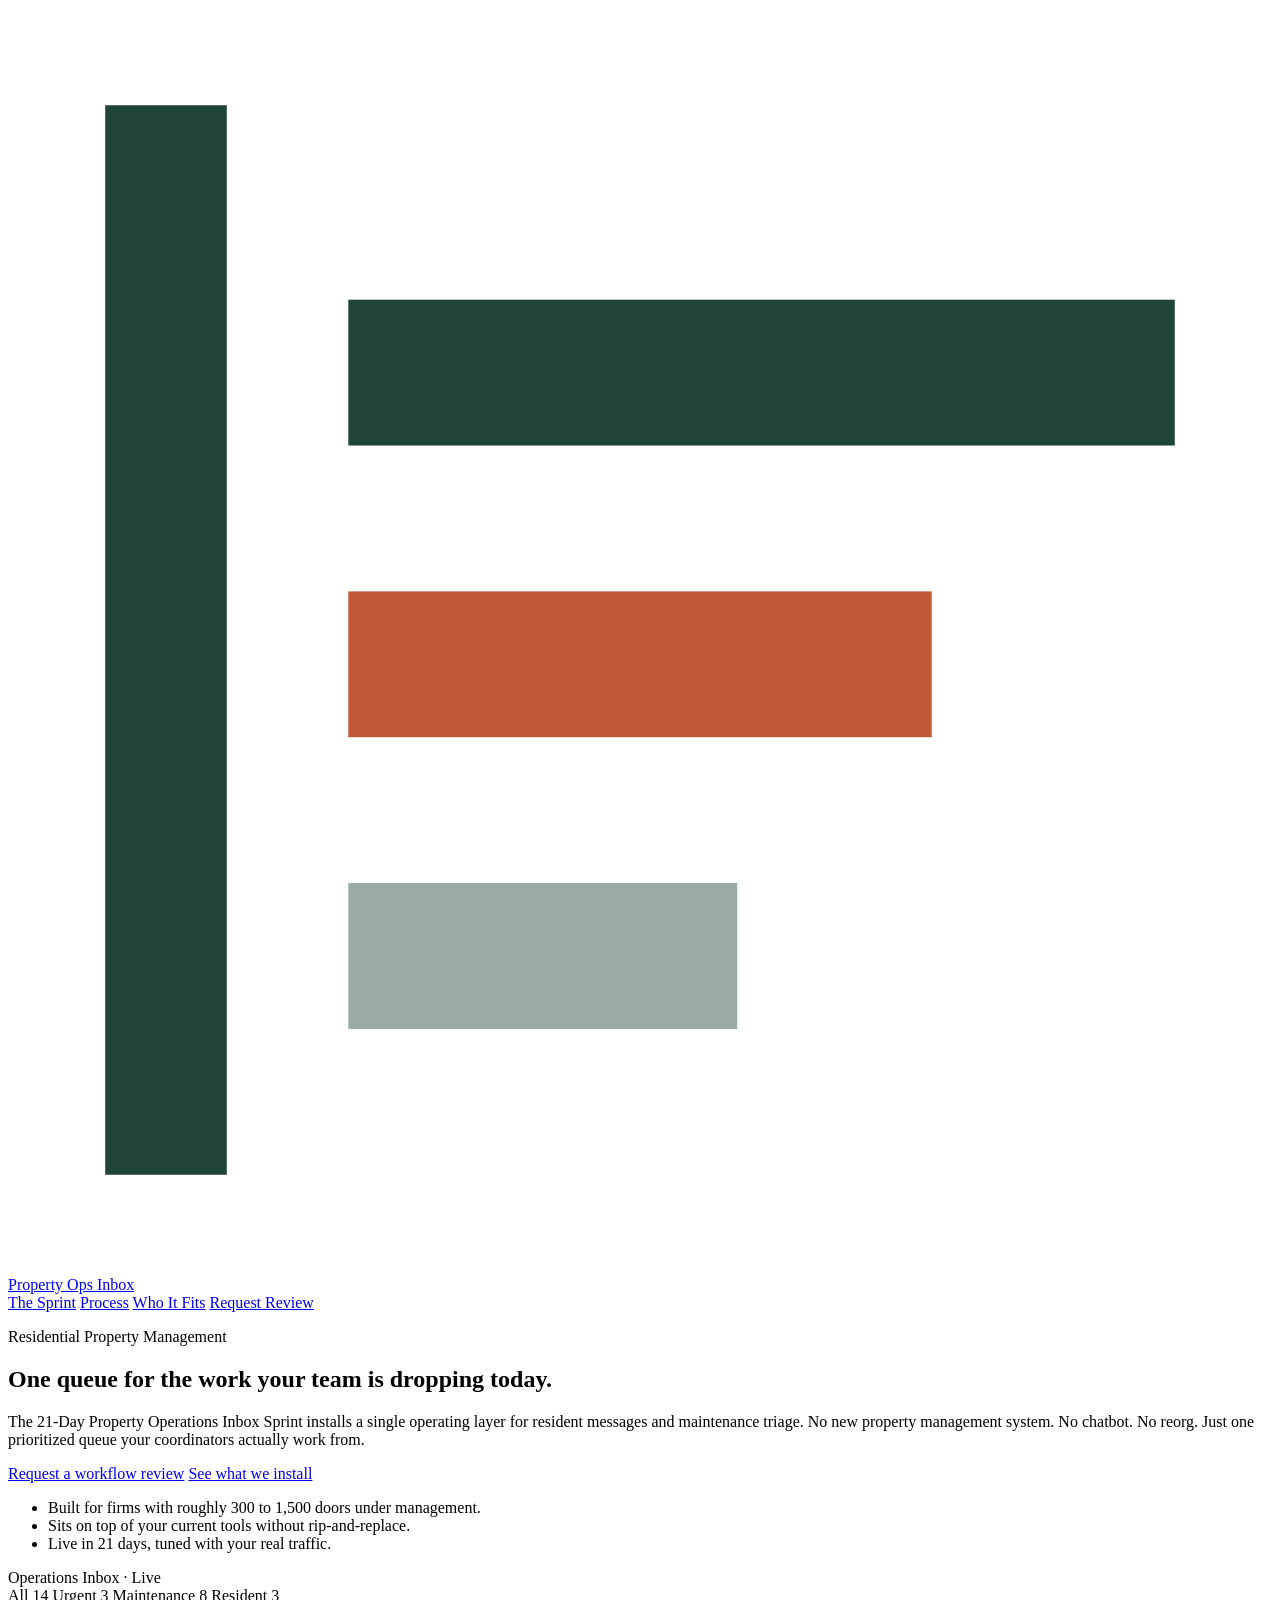
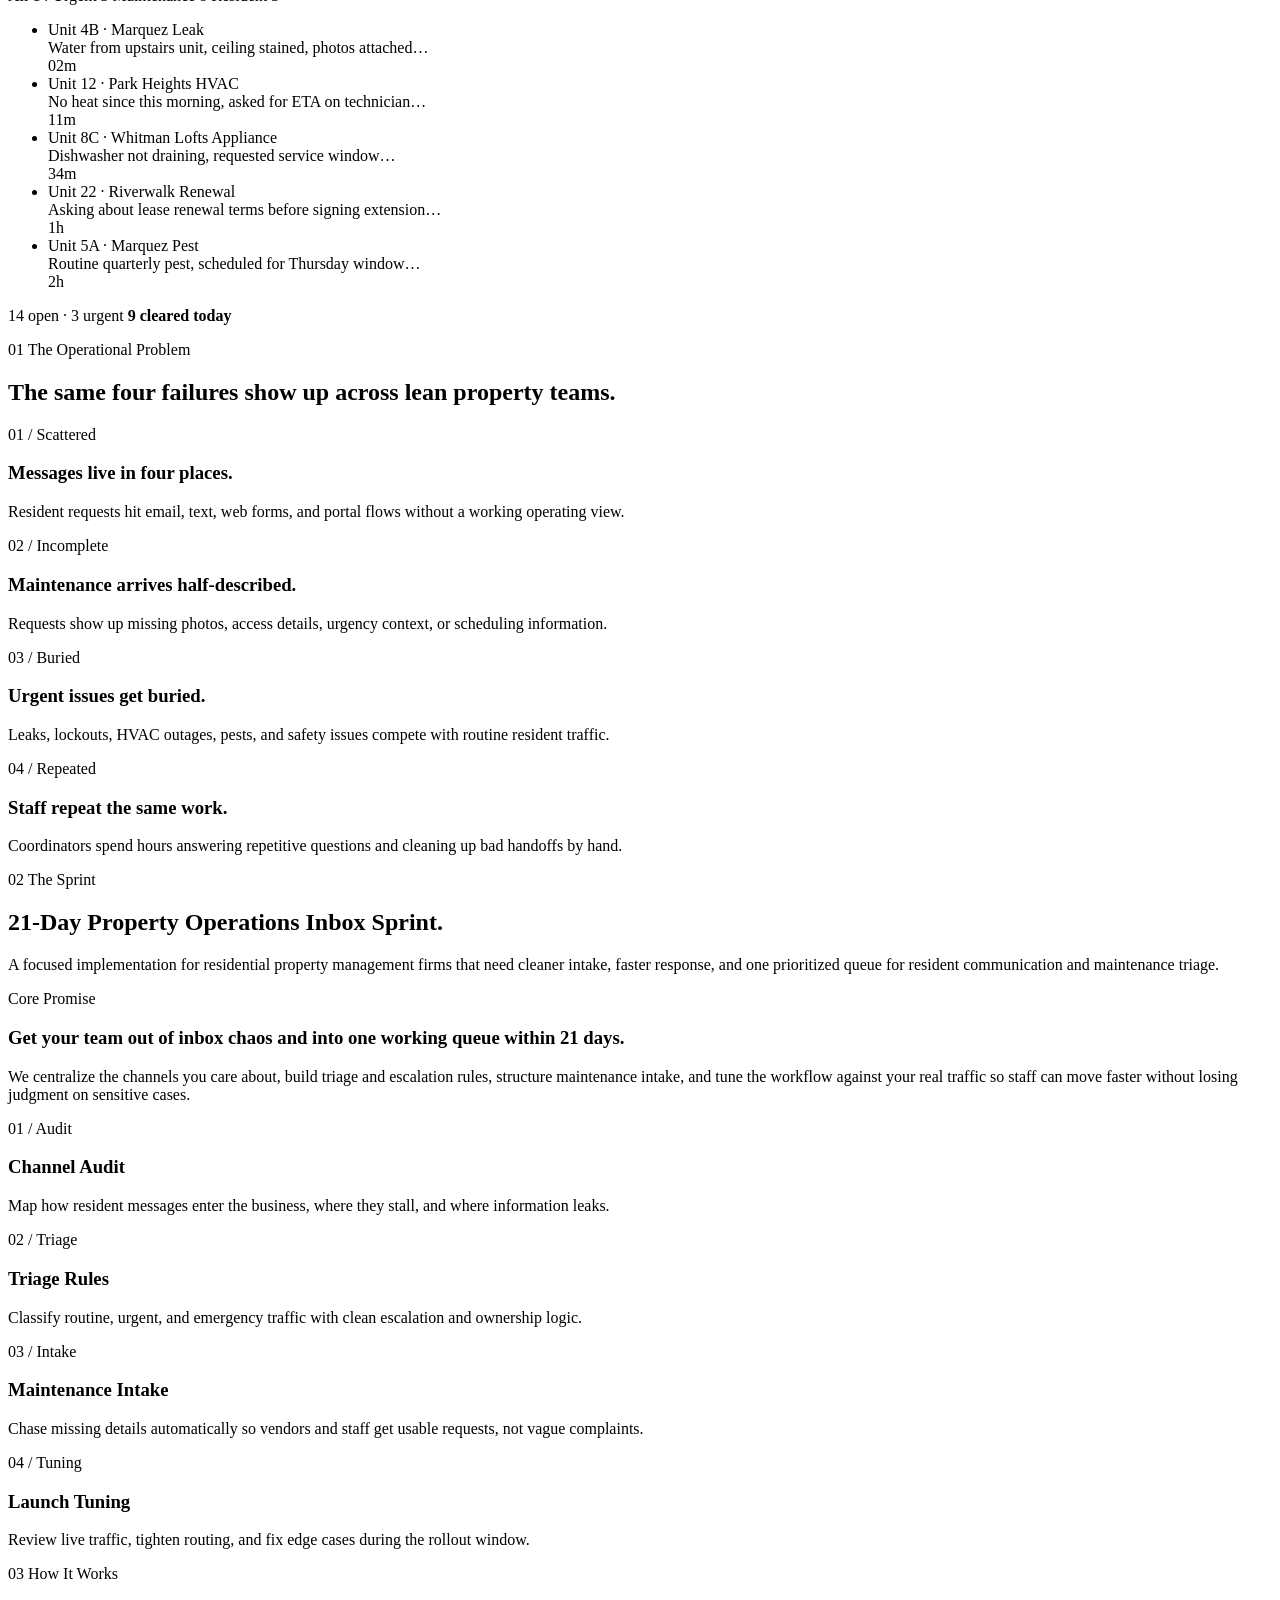
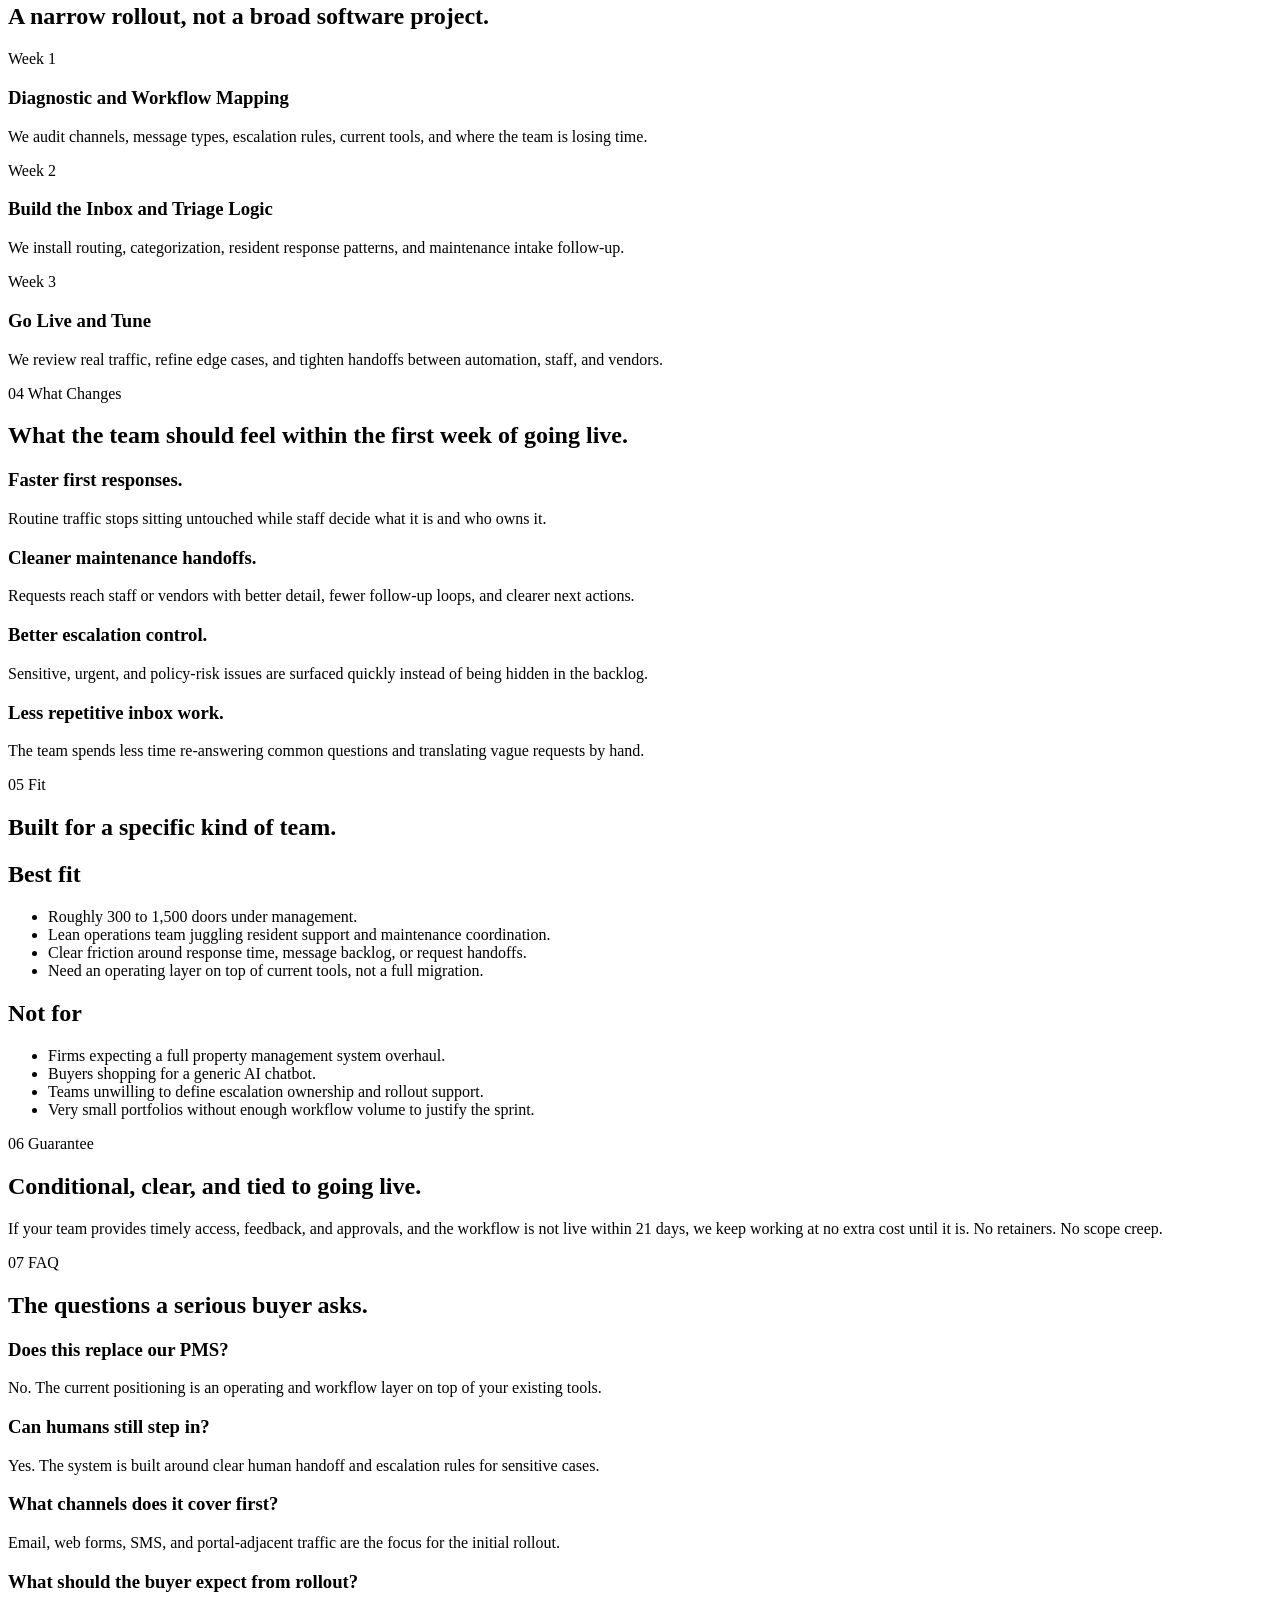
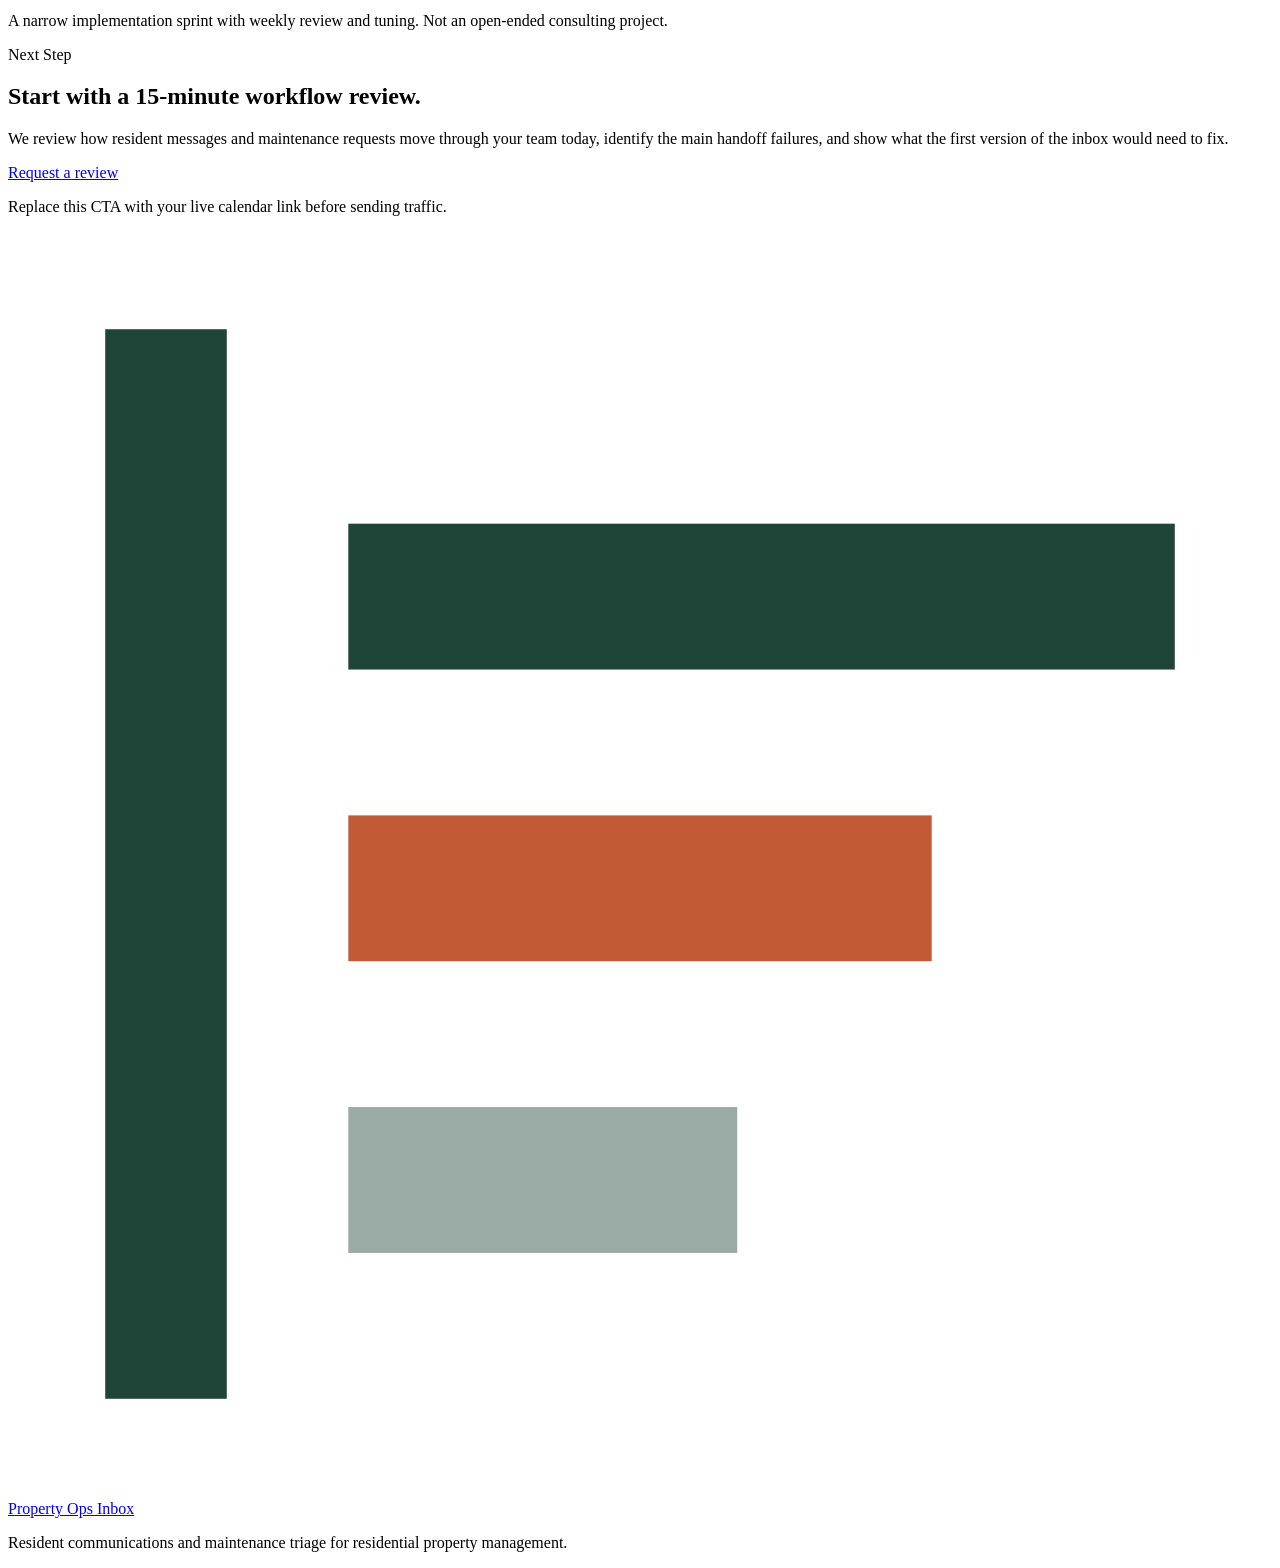
==== index.html @ 81536e62 "Create index.html" ====
<!doctype html>
<html lang="en">
  <head>
    <meta charset="UTF-8" />
    <meta name="viewport" content="width=device-width, initial-scale=1.0" />
    <title>Property Ops Inbox — One queue for resident messages and maintenance</title>
    <meta
      name="description"
      content="A 21-day implementation sprint that installs an operating layer for resident communications and maintenance triage. Built for residential property management firms with 300 to 1,500 doors."
    />
    <link rel="preconnect" href="https://fonts.googleapis.com" />
    <link rel="preconnect" href="https://fonts.gstatic.com" crossorigin />
    <link
      href="https://fonts.googleapis.com/css2?family=Fraunces:opsz,wght@9..144,500;9..144,600;9..144,700&family=IBM+Plex+Mono:wght@500;600&family=IBM+Plex+Sans:wght@400;500;600;700&display=swap"
      rel="stylesheet"
    />
    <link rel="stylesheet" href="styles.css" />
    <script src="script.js" defer></script>
  </head>
  <body>
    <div class="page-shell">
      <header class="site-header">
        <div class="shell header-inner">
          <a class="brand" href="#top" aria-label="Property Ops Inbox home">
            <svg class="brand-mark" viewBox="0 0 26 26" fill="none" xmlns="http://www.w3.org/2000/svg" aria-hidden="true">
              <rect x="2" y="2" width="2.5" height="22" fill="#1f4438" />
              <rect x="7" y="6" width="17" height="3" fill="#1f4438" />
              <rect x="7" y="12" width="12" height="3" fill="#c25a36" />
              <rect x="7" y="18" width="8" height="3" fill="#1f4438" opacity="0.45" />
            </svg>
            <span class="brand-text">Property Ops Inbox</span>
          </a>
          <nav class="site-nav" aria-label="Primary">
            <a href="#offer">The Sprint</a>
            <a href="#process">Process</a>
            <a href="#fit">Who It Fits</a>
            <a href="#contact" class="nav-cta">Request Review</a>
          </nav>
        </div>
      </header>

      <main id="top">
        <section class="hero shell reveal">
          <div class="hero-copy">
            <p class="label">Residential Property Management</p>
            <h1>One queue for the work your team is dropping today.</h1>
            <p class="lead">
              The 21-Day Property Operations Inbox Sprint installs a single operating layer for resident messages and maintenance triage. No new property management system. No chatbot. No reorg. Just one prioritized queue your coordinators actually work from.
            </p>
            <div class="hero-actions">
              <a class="button button-primary" href="#contact">Request a workflow review</a>
              <a class="button button-secondary" href="#offer">See what we install</a>
            </div>
            <ul class="hero-points" aria-label="Key points">
              <li>Built for firms with roughly 300 to 1,500 doors under management.</li>
              <li>Sits on top of your current tools without rip-and-replace.</li>
              <li>Live in 21 days, tuned with your real traffic.</li>
            </ul>
          </div>

          <aside class="inbox-preview" aria-label="Operations inbox preview">
            <div class="inbox-bar">
              <span>Operations Inbox · Live</span>
              <span class="inbox-bar-dots" aria-hidden="true">
                <span></span><span></span><span></span>
              </span>
            </div>
            <div class="inbox-tabs">
              <span class="inbox-tab active">All <span class="count">14</span></span>
              <span class="inbox-tab">Urgent <span class="count">3</span></span>
              <span class="inbox-tab">Maintenance <span class="count">8</span></span>
              <span class="inbox-tab">Resident <span class="count">3</span></span>
            </div>
            <ul class="inbox-list">
              <li class="inbox-item">
                <span class="priority urgent" aria-hidden="true"></span>
                <div class="inbox-meta">
                  <div class="inbox-from">
                    Unit 4B · Marquez
                    <span class="tag urgent">Leak</span>
                  </div>
                  <div class="inbox-snippet">Water from upstairs unit, ceiling stained, photos attached…</div>
                </div>
                <span class="inbox-time">02m</span>
              </li>
              <li class="inbox-item">
                <span class="priority urgent" aria-hidden="true"></span>
                <div class="inbox-meta">
                  <div class="inbox-from">
                    Unit 12 · Park Heights
                    <span class="tag urgent">HVAC</span>
                  </div>
                  <div class="inbox-snippet">No heat since this morning, asked for ETA on technician…</div>
                </div>
                <span class="inbox-time">11m</span>
              </li>
              <li class="inbox-item">
                <span class="priority normal" aria-hidden="true"></span>
                <div class="inbox-meta">
                  <div class="inbox-from">
                    Unit 8C · Whitman Lofts
                    <span class="tag">Appliance</span>
                  </div>
                  <div class="inbox-snippet">Dishwasher not draining, requested service window…</div>
                </div>
                <span class="inbox-time">34m</span>
              </li>
              <li class="inbox-item">
                <span class="priority normal" aria-hidden="true"></span>
                <div class="inbox-meta">
                  <div class="inbox-from">
                    Unit 22 · Riverwalk
                    <span class="tag">Renewal</span>
                  </div>
                  <div class="inbox-snippet">Asking about lease renewal terms before signing extension…</div>
                </div>
                <span class="inbox-time">1h</span>
              </li>
              <li class="inbox-item">
                <span class="priority routine" aria-hidden="true"></span>
                <div class="inbox-meta">
                  <div class="inbox-from">
                    Unit 5A · Marquez
                    <span class="tag">Pest</span>
                  </div>
                  <div class="inbox-snippet">Routine quarterly pest, scheduled for Thursday window…</div>
                </div>
                <span class="inbox-time">2h</span>
              </li>
            </ul>
            <div class="inbox-foot">
              <span>14 open · 3 urgent</span>
              <span><strong>9 cleared today</strong></span>
            </div>
          </aside>
        </section>

        <section class="problem-strip shell reveal">
          <div class="section-intro">
            <p class="label"><span class="label-num">01</span> The Operational Problem</p>
            <h2>The same four failures show up across lean property teams.</h2>
          </div>
          <div class="problem-grid">
            <article class="problem-item">
              <p class="problem-num">01 / Scattered</p>
              <h3>Messages live in four places.</h3>
              <p>Resident requests hit email, text, web forms, and portal flows without a working operating view.</p>
            </article>
            <article class="problem-item">
              <p class="problem-num">02 / Incomplete</p>
              <h3>Maintenance arrives half-described.</h3>
              <p>Requests show up missing photos, access details, urgency context, or scheduling information.</p>
            </article>
            <article class="problem-item">
              <p class="problem-num">03 / Buried</p>
              <h3>Urgent issues get buried.</h3>
              <p>Leaks, lockouts, HVAC outages, pests, and safety issues compete with routine resident traffic.</p>
            </article>
            <article class="problem-item">
              <p class="problem-num">04 / Repeated</p>
              <h3>Staff repeat the same work.</h3>
              <p>Coordinators spend hours answering repetitive questions and cleaning up bad handoffs by hand.</p>
            </article>
          </div>
        </section>

        <section class="offer-section shell reveal" id="offer">
          <div class="section-intro">
            <p class="label"><span class="label-num">02</span> The Sprint</p>
            <h2>21-Day Property Operations Inbox Sprint.</h2>
            <p>
              A focused implementation for residential property management firms that need cleaner intake, faster response, and one prioritized queue for resident communication and maintenance triage.
            </p>
          </div>

          <div class="offer-grid">
            <article class="offer-headline">
              <p class="label">Core Promise</p>
              <h3>Get your team out of inbox chaos and into one working queue within 21 days.</h3>
              <p>
                We centralize the channels you care about, build triage and escalation rules, structure maintenance intake, and tune the workflow against your real traffic so staff can move faster without losing judgment on sensitive cases.
              </p>
            </article>

            <div class="offer-deliverables">
              <article class="deliverable">
                <p class="deliverable-num">01 / Audit</p>
                <h3>Channel Audit</h3>
                <p>Map how resident messages enter the business, where they stall, and where information leaks.</p>
              </article>
              <article class="deliverable">
                <p class="deliverable-num">02 / Triage</p>
                <h3>Triage Rules</h3>
                <p>Classify routine, urgent, and emergency traffic with clean escalation and ownership logic.</p>
              </article>
              <article class="deliverable">
                <p class="deliverable-num">03 / Intake</p>
                <h3>Maintenance Intake</h3>
                <p>Chase missing details automatically so vendors and staff get usable requests, not vague complaints.</p>
              </article>
              <article class="deliverable">
                <p class="deliverable-num">04 / Tuning</p>
                <h3>Launch Tuning</h3>
                <p>Review live traffic, tighten routing, and fix edge cases during the rollout window.</p>
              </article>
            </div>
          </div>
        </section>

        <section class="process-section shell reveal" id="process">
          <div class="section-intro">
            <p class="label"><span class="label-num">03</span> How It Works</p>
            <h2>A narrow rollout, not a broad software project.</h2>
          </div>
          <div class="timeline">
            <article class="timeline-step">
              <p class="timeline-week">Week 1</p>
              <h3>Diagnostic and Workflow Mapping</h3>
              <p>We audit channels, message types, escalation rules, current tools, and where the team is losing time.</p>
            </article>
            <article class="timeline-step">
              <p class="timeline-week">Week 2</p>
              <h3>Build the Inbox and Triage Logic</h3>
              <p>We install routing, categorization, resident response patterns, and maintenance intake follow-up.</p>
            </article>
            <article class="timeline-step">
              <p class="timeline-week">Week 3</p>
              <h3>Go Live and Tune</h3>
              <p>We review real traffic, refine edge cases, and tighten handoffs between automation, staff, and vendors.</p>
            </article>
          </div>
        </section>

        <section class="results-section shell reveal">
          <div class="section-intro">
            <p class="label"><span class="label-num">04</span> What Changes</p>
            <h2>What the team should feel within the first week of going live.</h2>
          </div>
          <div class="results-board">
            <article class="result-item">
              <h3>Faster first responses.</h3>
              <p>Routine traffic stops sitting untouched while staff decide what it is and who owns it.</p>
            </article>
            <article class="result-item">
              <h3>Cleaner maintenance handoffs.</h3>
              <p>Requests reach staff or vendors with better detail, fewer follow-up loops, and clearer next actions.</p>
            </article>
            <article class="result-item">
              <h3>Better escalation control.</h3>
              <p>Sensitive, urgent, and policy-risk issues are surfaced quickly instead of being hidden in the backlog.</p>
            </article>
            <article class="result-item">
              <h3>Less repetitive inbox work.</h3>
              <p>The team spends less time re-answering common questions and translating vague requests by hand.</p>
            </article>
          </div>
        </section>

        <section class="fit-section shell reveal" id="fit">
          <div class="section-intro">
            <p class="label"><span class="label-num">05</span> Fit</p>
            <h2>Built for a specific kind of team.</h2>
          </div>
          <div class="fit-grid">
            <article class="fit-col good">
              <h2>Best fit</h2>
              <ul>
                <li>Roughly 300 to 1,500 doors under management.</li>
                <li>Lean operations team juggling resident support and maintenance coordination.</li>
                <li>Clear friction around response time, message backlog, or request handoffs.</li>
                <li>Need an operating layer on top of current tools, not a full migration.</li>
              </ul>
            </article>
            <article class="fit-col bad">
              <h2>Not for</h2>
              <ul>
                <li>Firms expecting a full property management system overhaul.</li>
                <li>Buyers shopping for a generic AI chatbot.</li>
                <li>Teams unwilling to define escalation ownership and rollout support.</li>
                <li>Very small portfolios without enough workflow volume to justify the sprint.</li>
              </ul>
            </article>
          </div>
        </section>

        <section class="guarantee-section shell reveal">
          <div class="guarantee-card">
            <div>
              <p class="label"><span class="label-num">06</span> Guarantee</p>
              <h2>Conditional, clear, and tied to going live.</h2>
            </div>
            <p>
              If your team provides timely access, feedback, and approvals, and the workflow is not live within 21 days, we keep working at no extra cost until it is. No retainers. No scope creep.
            </p>
          </div>
        </section>

        <section class="faq-section shell reveal">
          <div class="section-intro">
            <p class="label"><span class="label-num">07</span> FAQ</p>
            <h2>The questions a serious buyer asks.</h2>
          </div>
          <div class="faq-list">
            <article class="faq-item">
              <h3>Does this replace our PMS?</h3>
              <p>No. The current positioning is an operating and workflow layer on top of your existing tools.</p>
            </article>
            <article class="faq-item">
              <h3>Can humans still step in?</h3>
              <p>Yes. The system is built around clear human handoff and escalation rules for sensitive cases.</p>
            </article>
            <article class="faq-item">
              <h3>What channels does it cover first?</h3>
              <p>Email, web forms, SMS, and portal-adjacent traffic are the focus for the initial rollout.</p>
            </article>
            <article class="faq-item">
              <h3>What should the buyer expect from rollout?</h3>
              <p>A narrow implementation sprint with weekly review and tuning. Not an open-ended consulting project.</p>
            </article>
          </div>
        </section>

        <section class="contact-section shell reveal" id="contact">
          <div class="contact-card">
            <div>
              <p class="label">Next Step</p>
              <h2>Start with a 15-minute workflow review.</h2>
              <p>
                We review how resident messages and maintenance requests move through your team today, identify the main handoff failures, and show what the first version of the inbox would need to fix.
              </p>
            </div>
            <div class="contact-actions">
              <a class="button button-primary" href="#top">Request a review</a>
              <p class="contact-note">Replace this CTA with your live calendar link before sending traffic.</p>
            </div>
          </div>
        </section>
      </main>

      <footer class="site-footer">
        <div class="shell footer-inner">
          <a class="brand" href="#top">
            <svg class="brand-mark" viewBox="0 0 26 26" fill="none" xmlns="http://www.w3.org/2000/svg" aria-hidden="true">
              <rect x="2" y="2" width="2.5" height="22" fill="#1f4438" />
              <rect x="7" y="6" width="17" height="3" fill="#1f4438" />
              <rect x="7" y="12" width="12" height="3" fill="#c25a36" />
              <rect x="7" y="18" width="8" height="3" fill="#1f4438" opacity="0.45" />
            </svg>
            <span class="brand-text">Property Ops Inbox</span>
          </a>
          <p>Resident communications and maintenance triage for residential property management.</p>
        </div>
      </footer>
    </div>
  </body>
</html>
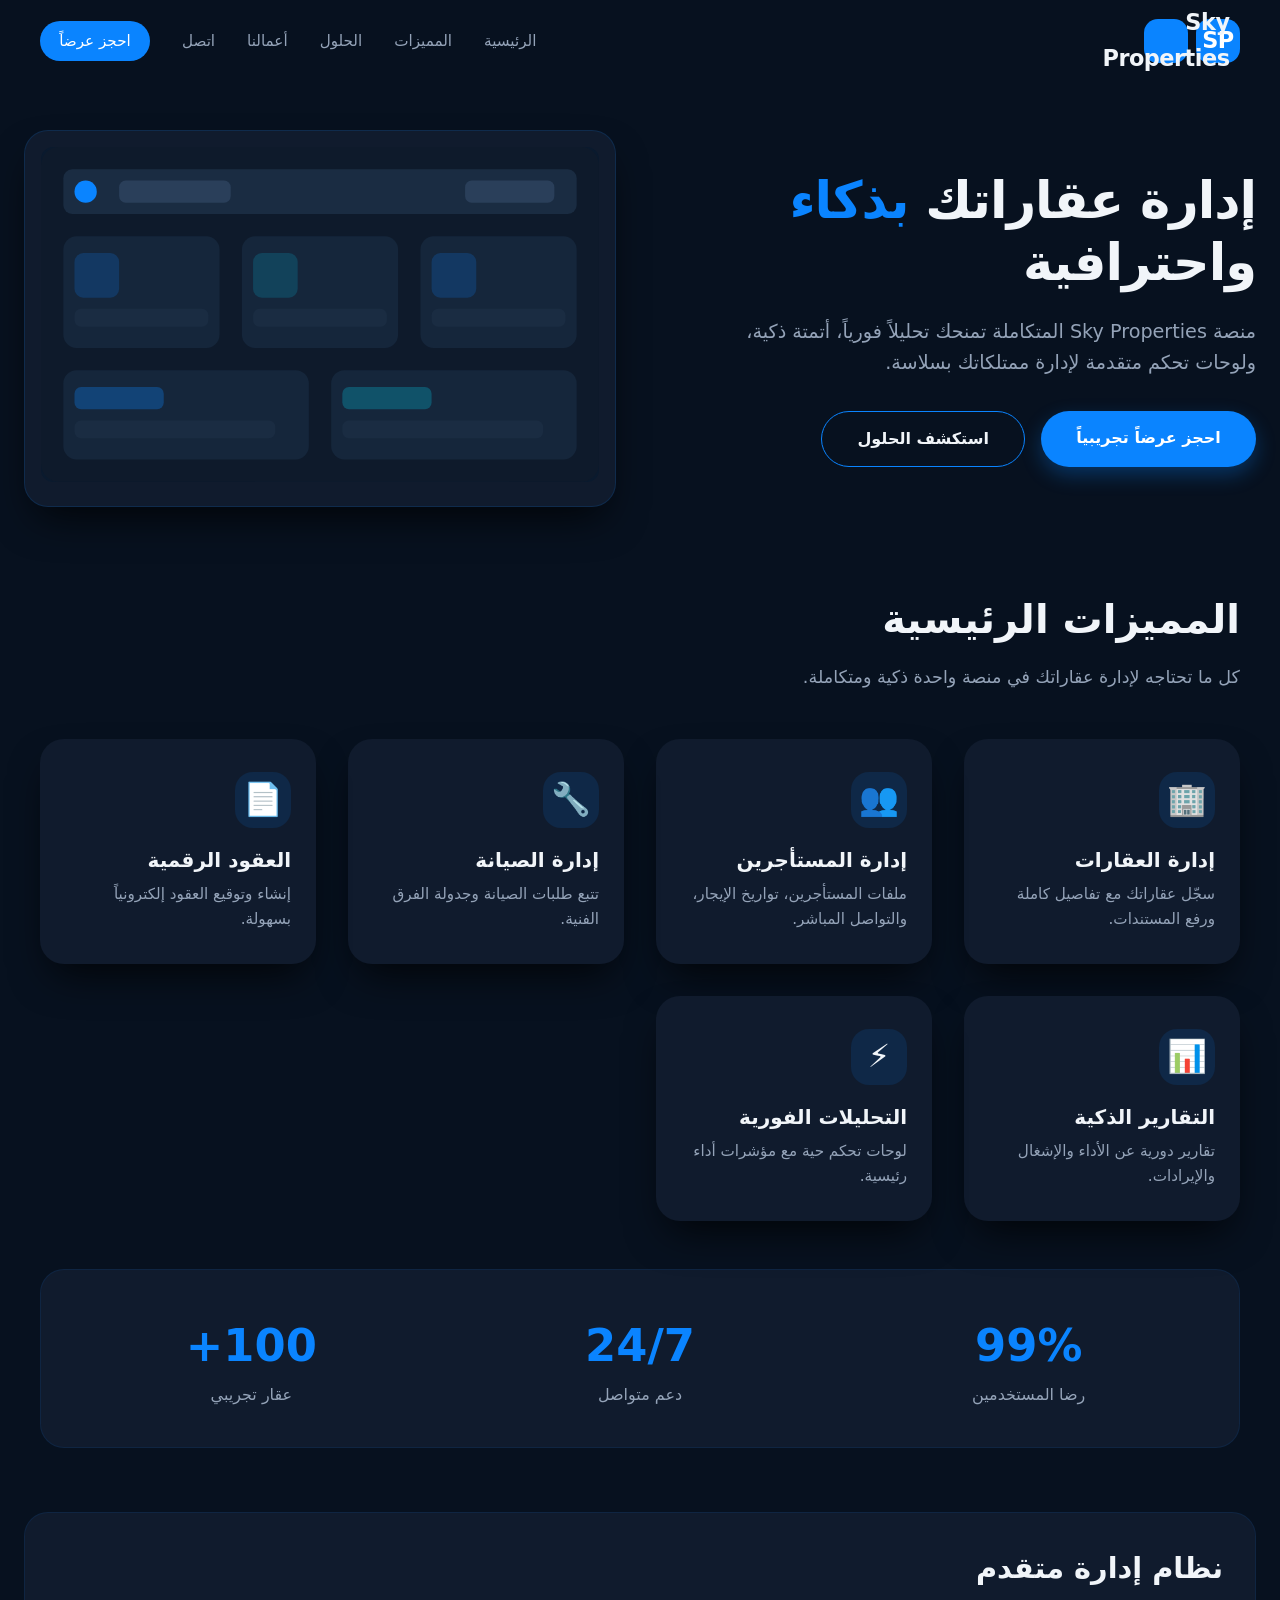
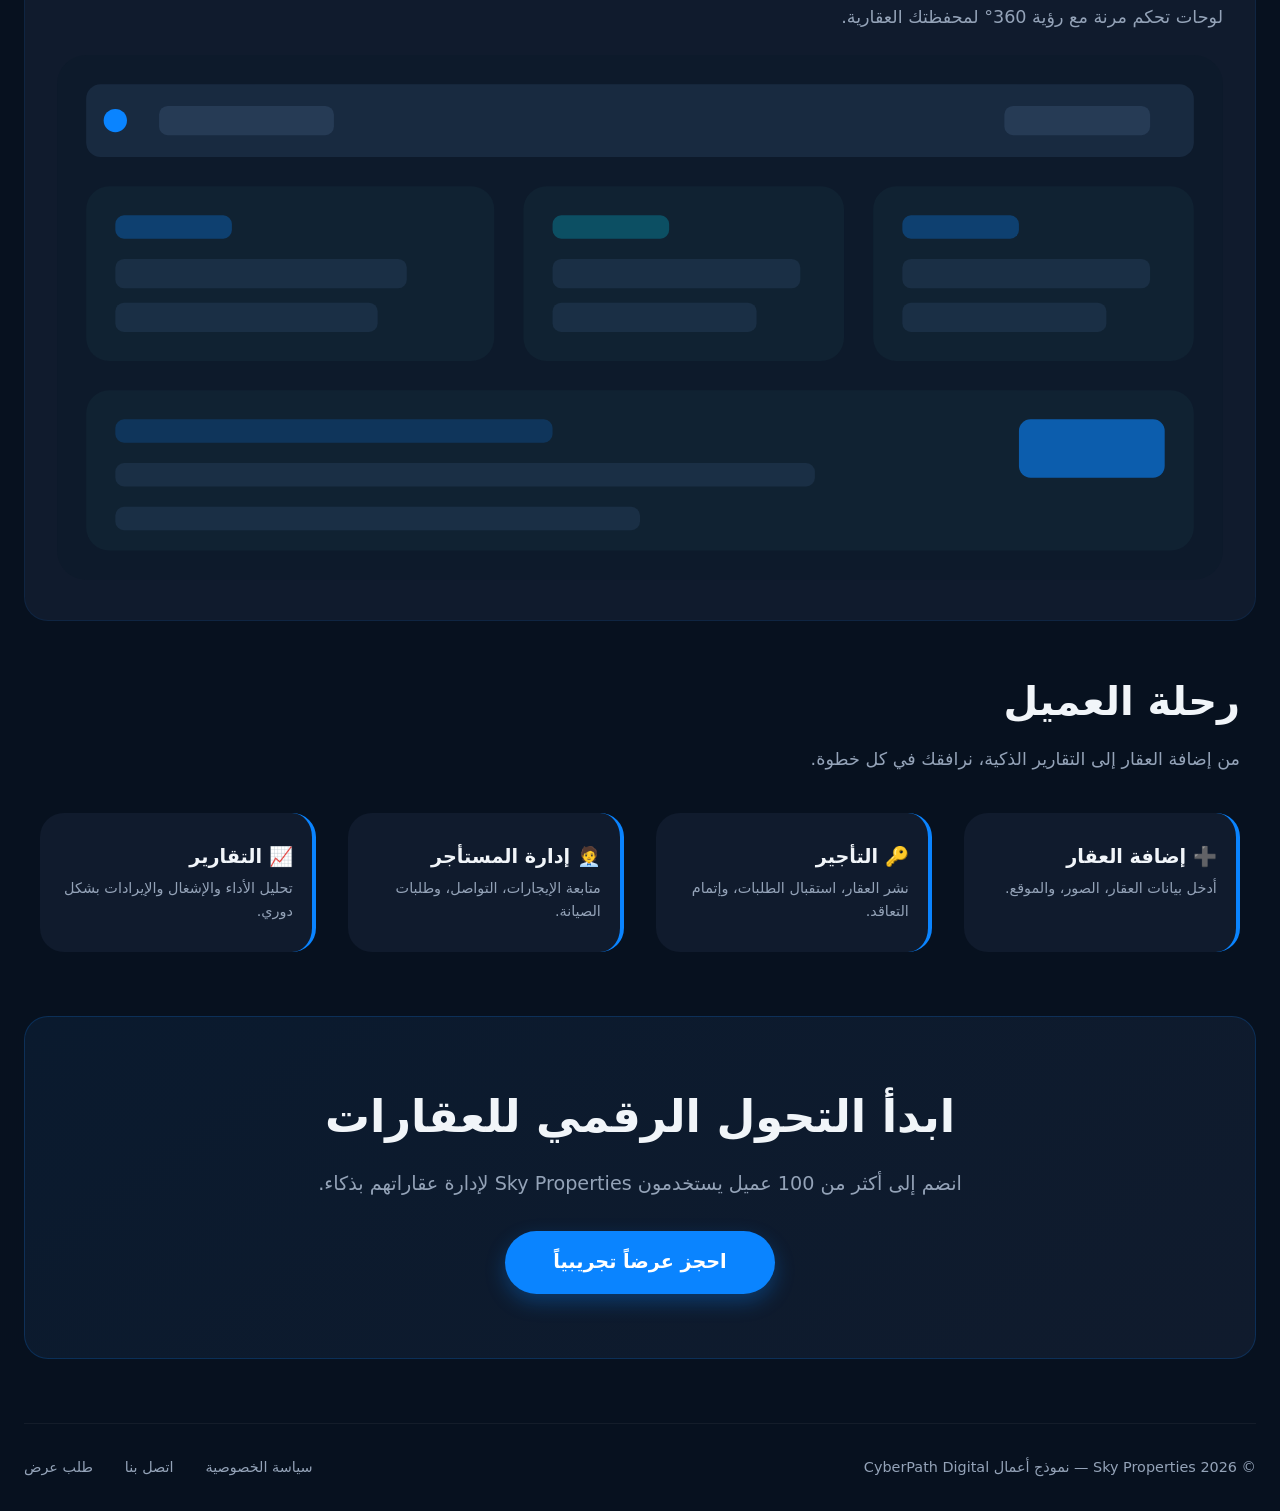
==== commit 362a3181: "Create index.html" ====
--- a/index.html
+++ b/index.html
@@ -1,356 +1,576 @@
-<!doctype html>
-<html lang="en">
-  <head>
-    <meta charset="UTF-8" />
-    <meta name="viewport" content="width=device-width, initial-scale=1.0" />
-    <title>Property Ops Inbox — One queue for resident messages and maintenance</title>
-    <meta
-      name="description"
-      content="A 21-day implementation sprint that installs an operating layer for resident communications and maintenance triage. Built for residential property management firms with 300 to 1,500 doors."
-    />
-    <link rel="preconnect" href="https://fonts.googleapis.com" />
-    <link rel="preconnect" href="https://fonts.gstatic.com" crossorigin />
-    <link
-      href="https://fonts.googleapis.com/css2?family=Fraunces:opsz,wght@9..144,500;9..144,600;9..144,700&family=IBM+Plex+Mono:wght@500;600&family=IBM+Plex+Sans:wght@400;500;600;700&display=swap"
-      rel="stylesheet"
-    />
-    <link rel="stylesheet" href="styles.css" />
-    <script src="script.js" defer></script>
-  </head>
-  <body>
-    <div class="page-shell">
-      <header class="site-header">
-        <div class="shell header-inner">
-          <a class="brand" href="#top" aria-label="Property Ops Inbox home">
-            <svg class="brand-mark" viewBox="0 0 26 26" fill="none" xmlns="http://www.w3.org/2000/svg" aria-hidden="true">
-              <rect x="2" y="2" width="2.5" height="22" fill="#1f4438" />
-              <rect x="7" y="6" width="17" height="3" fill="#1f4438" />
-              <rect x="7" y="12" width="12" height="3" fill="#c25a36" />
-              <rect x="7" y="18" width="8" height="3" fill="#1f4438" opacity="0.45" />
-            </svg>
-            <span class="brand-text">Property Ops Inbox</span>
-          </a>
-          <nav class="site-nav" aria-label="Primary">
-            <a href="#offer">The Sprint</a>
-            <a href="#process">Process</a>
-            <a href="#fit">Who It Fits</a>
-            <a href="#contact" class="nav-cta">Request Review</a>
-          </nav>
+<!DOCTYPE html>
+<html lang="ar" dir="rtl">
+<head>
+  <meta charset="UTF-8" />
+  <meta name="viewport" content="width=device-width, initial-scale=1.0" />
+  <title>Sky Properties | سكاي بروبرتيز - منصة إدارة العقارات الذكية</title>
+  <meta name="description" content="منصة Sky Properties لإدارة وتسويق العقارات بحلول رقمية متقدمة، لوحات تحكم، تقارير ذكية، وأتمتة العقارات." />
+  <link rel="icon" href="data:image/svg+xml,<svg xmlns='http://www.w3.org/2000/svg' viewBox='0 0 100 100'><text y='.9em' font-size='90'>🏙️</text></svg>" />
+  
+  <!-- Open Graph / Social -->
+  <meta property="og:title" content="Sky Properties | سكاي بروبرتيز" />
+  <meta property="og:description" content="منصة إدارة العقارات المتكاملة بحلول رقمية وتقارير ذكية." />
+  <meta property="og:type" content="website" />
+  <meta property="og:url" content="#" />
+  <meta name="theme-color" content="#0A84FF" />
+
+  <style>
+    /* ===== CSS Variables ===== */
+    :root {
+      --primary: #0A84FF;
+      --secondary: #06B6D4;
+      --bg-dark: #07111F;
+      --bg-card: #101B2D;
+      --text-light: #F1F5F9;
+      --text-muted: #94A3B8;
+      --border-glow: rgba(10, 132, 255, 0.2);
+      --shadow-card: 0 20px 40px -12px rgba(0,0,0,0.8);
+      --radius-card: 24px;
+      --transition: 0.25s cubic-bezier(0.4, 0, 0.2, 1);
+      --font-sans: 'Segoe UI', system-ui, -apple-system, sans-serif;
+    }
+
+    /* ===== Reset & Base ===== */
+    * {
+      margin: 0;
+      padding: 0;
+      box-sizing: border-box;
+    }
+    html {
+      scroll-behavior: smooth;
+      -webkit-font-smoothing: antialiased;
+    }
+    body {
+      background: var(--bg-dark);
+      color: var(--text-light);
+      font-family: var(--font-sans);
+      line-height: 1.6;
+      padding: 0 1.5rem;
+    }
+    a { color: var(--primary); text-decoration: none; }
+    img { max-width: 100%; display: block; }
+    .container {
+      max-width: 1280px;
+      margin: 0 auto;
+      padding: 0 1rem;
+    }
+
+    /* ===== Accessibility / Focus ===== */
+    :focus-visible {
+      outline: 2px solid var(--primary);
+      outline-offset: 4px;
+      border-radius: 6px;
+    }
+
+    /* ===== Buttons ===== */
+    .btn-primary {
+      background: var(--primary);
+      color: #fff;
+      border: none;
+      padding: 0.9rem 2.2rem;
+      border-radius: 60px;
+      font-weight: 600;
+      font-size: 1rem;
+      cursor: pointer;
+      transition: var(--transition);
+      box-shadow: 0 8px 20px rgba(10, 132, 255, 0.3);
+      display: inline-block;
+    }
+    .btn-primary:hover {
+      background: #0066cc;
+      transform: translateY(-3px);
+      box-shadow: 0 12px 28px rgba(10, 132, 255, 0.5);
+    }
+    .btn-outline {
+      background: transparent;
+      border: 1.5px solid var(--primary);
+      color: var(--text-light);
+      padding: 0.9rem 2.2rem;
+      border-radius: 60px;
+      font-weight: 600;
+      font-size: 1rem;
+      cursor: pointer;
+      transition: var(--transition);
+      display: inline-block;
+    }
+    .btn-outline:hover {
+      background: var(--primary);
+      color: #fff;
+      transform: translateY(-3px);
+    }
+
+    /* ===== Header / Nav ===== */
+    .navbar {
+      display: flex;
+      align-items: center;
+      justify-content: space-between;
+      padding: 1.2rem 0;
+      flex-wrap: wrap;
+      gap: 1rem;
+    }
+    .logo {
+      display: flex;
+      align-items: center;
+      gap: 8px;
+      font-size: 1.6rem;
+      font-weight: 700;
+      letter-spacing: -0.5px;
+    }
+    .logo span {
+      background: var(--primary);
+      color: #fff;
+      width: 44px;
+      height: 44px;
+      display: flex;
+      align-items: center;
+      justify-content: center;
+      border-radius: 14px;
+      font-size: 1.4rem;
+      font-weight: 800;
+    }
+    .nav-links {
+      display: flex;
+      gap: 2rem;
+      align-items: center;
+      flex-wrap: wrap;
+    }
+    .nav-links a {
+      color: var(--text-muted);
+      font-weight: 500;
+      transition: var(--transition);
+      font-size: 0.95rem;
+    }
+    .nav-links a:hover {
+      color: #fff;
+    }
+    .nav-cta {
+      background: var(--primary);
+      color: #fff !important;
+      padding: 0.5rem 1.2rem;
+      border-radius: 40px;
+      font-weight: 600;
+    }
+    .nav-cta:hover {
+      background: #0066cc !important;
+      color: #fff !important;
+    }
+
+    /* ===== Hero ===== */
+    .hero {
+      display: grid;
+      grid-template-columns: 1fr 1fr;
+      gap: 3rem;
+      align-items: center;
+      padding: 3rem 0 5rem;
+    }
+    .hero-content h1 {
+      font-size: 3.2rem;
+      font-weight: 800;
+      line-height: 1.2;
+      letter-spacing: -1px;
+    }
+    .hero-content h1 span {
+      color: var(--primary);
+    }
+    .hero-content p {
+      color: var(--text-muted);
+      font-size: 1.2rem;
+      margin: 1.5rem 0 2rem;
+      max-width: 90%;
+    }
+    .hero-buttons {
+      display: flex;
+      gap: 1rem;
+      flex-wrap: wrap;
+    }
+    .hero-image {
+      background: var(--bg-card);
+      border-radius: var(--radius-card);
+      padding: 1rem;
+      box-shadow: var(--shadow-card);
+      border: 1px solid rgba(10, 132, 255, 0.15);
+    }
+    .hero-image svg {
+      width: 100%;
+      height: auto;
+      border-radius: 12px;
+      background: #0a1a2e;
+    }
+
+    /* ===== Section Headers ===== */
+    .section-title {
+      font-size: 2.5rem;
+      font-weight: 700;
+      margin-bottom: 0.75rem;
+    }
+    .section-sub {
+      color: var(--text-muted);
+      font-size: 1.1rem;
+      max-width: 650px;
+    }
+
+    /* ===== Features Grid ===== */
+    .features-grid {
+      display: grid;
+      grid-template-columns: repeat(auto-fit, minmax(220px, 1fr));
+      gap: 2rem;
+      margin: 3rem 0;
+    }
+    .feature-card {
+      background: var(--bg-card);
+      padding: 2rem 1.5rem;
+      border-radius: var(--radius-card);
+      border: 1px solid transparent;
+      transition: var(--transition);
+      box-shadow: var(--shadow-card);
+    }
+    .feature-card:hover {
+      border-color: var(--primary);
+      transform: translateY(-8px);
+    }
+    .feature-card .icon {
+      background: rgba(10, 132, 255, 0.12);
+      width: 56px;
+      height: 56px;
+      border-radius: 18px;
+      display: flex;
+      align-items: center;
+      justify-content: center;
+      font-size: 2rem;
+      margin-bottom: 1rem;
+    }
+    .feature-card h3 {
+      font-size: 1.25rem;
+      margin-bottom: 0.4rem;
+    }
+    .feature-card p {
+      color: var(--text-muted);
+      font-size: 0.95rem;
+    }
+
+    /* ===== Stats ===== */
+    .stats-grid {
+      display: grid;
+      grid-template-columns: repeat(3, 1fr);
+      gap: 2rem;
+      background: var(--bg-card);
+      padding: 2.5rem 2rem;
+      border-radius: var(--radius-card);
+      margin: 2rem 0 4rem;
+      text-align: center;
+      border: 1px solid rgba(10, 132, 255, 0.1);
+    }
+    .stats-grid h2 {
+      font-size: 2.8rem;
+      color: var(--primary);
+      font-weight: 700;
+    }
+    .stats-grid p {
+      color: var(--text-muted);
+      font-size: 1rem;
+    }
+
+    /* ===== Mockup / Dashboard ===== */
+    .mockup-section {
+      background: var(--bg-card);
+      border-radius: var(--radius-card);
+      padding: 2rem;
+      border: 1px solid rgba(10, 132, 255, 0.1);
+      margin: 3rem 0;
+    }
+    .mockup-section svg {
+      width: 100%;
+      height: auto;
+    }
+
+    /* ===== Journey ===== */
+    .journey-grid {
+      display: grid;
+      grid-template-columns: repeat(auto-fit, minmax(200px, 1fr));
+      gap: 2rem;
+      margin: 2.5rem 0;
+    }
+    .journey-step {
+      background: var(--bg-card);
+      padding: 1.8rem 1.2rem;
+      border-radius: var(--radius-card);
+      border-right: 4px solid var(--primary);
+      transition: var(--transition);
+    }
+    .journey-step:hover {
+      transform: translateX(-6px);
+    }
+    .journey-step h4 {
+      font-size: 1.2rem;
+      margin-bottom: 0.3rem;
+    }
+    .journey-step p {
+      color: var(--text-muted);
+      font-size: 0.9rem;
+    }
+
+    /* ===== CTA ===== */
+    .cta-section {
+      background: linear-gradient(145deg, #0a1a2e, var(--bg-card));
+      border-radius: var(--radius-card);
+      padding: 4rem 2rem;
+      text-align: center;
+      border: 1px solid rgba(10, 132, 255, 0.2);
+      margin: 4rem 0;
+    }
+    .cta-section h2 {
+      font-size: 2.8rem;
+      font-weight: 700;
+    }
+    .cta-section p {
+      color: var(--text-muted);
+      margin: 1rem 0 2rem;
+      font-size: 1.2rem;
+    }
+
+    /* ===== Footer ===== */
+    .footer {
+      border-top: 1px solid rgba(255,255,255,0.05);
+      padding: 2rem 0;
+      display: flex;
+      justify-content: space-between;
+      flex-wrap: wrap;
+      gap: 1rem;
+      color: var(--text-muted);
+      font-size: 0.9rem;
+    }
+    .footer-links {
+      display: flex;
+      gap: 2rem;
+    }
+    .footer-links a {
+      color: var(--text-muted);
+    }
+    .footer-links a:hover {
+      color: #fff;
+    }
+
+    /* ===== Responsive ===== */
+    @media (max-width: 900px) {
+      .hero {
+        grid-template-columns: 1fr;
+        text-align: center;
+      }
+      .hero-content p {
+        max-width: 100%;
+      }
+      .hero-buttons {
+        justify-content: center;
+      }
+      .stats-grid {
+        grid-template-columns: 1fr 1fr;
+      }
+      .section-title {
+        font-size: 2rem;
+      }
+    }
+    @media (max-width: 600px) {
+      body { padding: 0 1rem; }
+      .nav-links { gap: 1rem; }
+      .stats-grid { grid-template-columns: 1fr; }
+      .hero-content h1 { font-size: 2.3rem; }
+      .cta-section h2 { font-size: 2rem; }
+      .footer { flex-direction: column; align-items: center; }
+    }
+
+    /* ===== Lazy loading / utility ===== */
+    .lazy {
+      opacity: 0;
+      transition: opacity 0.6s;
+    }
+    .lazy.loaded {
+      opacity: 1;
+    }
+  </style>
+</head>
+<body>
+
+  <!-- ===== HEADER ===== -->
+  <header class="container">
+    <nav class="navbar" aria-label="القائمة الرئيسية">
+      <div class="logo">
+        <span>SP</span>
+        <span style="color: var(--text-light);">Sky Properties</span>
+      </div>
+      <div class="nav-links">
+        <a href="#">الرئيسية</a>
+        <a href="#features">المميزات</a>
+        <a href="#solutions">الحلول</a>
+        <a href="#portfolio">أعمالنا</a>
+        <a href="#contact">اتصل</a>
+        <a href="#" class="nav-cta">احجز عرضاً</a>
+      </div>
+    </nav>
+  </header>
+
+  <main>
+    <!-- ===== HERO ===== -->
+    <section class="container hero" aria-label="القسم الرئيسي">
+      <div class="hero-content">
+        <h1>إدارة عقاراتك <span>بذكاء</span> واحترافية</h1>
+        <p>منصة Sky Properties المتكاملة تمنحك تحليلاً فورياً، أتمتة ذكية، ولوحات تحكم متقدمة لإدارة ممتلكاتك بسلاسة.</p>
+        <div class="hero-buttons">
+          <a href="#" class="btn-primary">احجز عرضاً تجريبياً</a>
+          <a href="#" class="btn-outline">استكشف الحلول</a>
         </div>
-      </header>
-
-      <main id="top">
-        <section class="hero shell reveal">
-          <div class="hero-copy">
-            <p class="label">Residential Property Management</p>
-            <h1>One queue for the work your team is dropping today.</h1>
-            <p class="lead">
-              The 21-Day Property Operations Inbox Sprint installs a single operating layer for resident messages and maintenance triage. No new property management system. No chatbot. No reorg. Just one prioritized queue your coordinators actually work from.
-            </p>
-            <div class="hero-actions">
-              <a class="button button-primary" href="#contact">Request a workflow review</a>
-              <a class="button button-secondary" href="#offer">See what we install</a>
-            </div>
-            <ul class="hero-points" aria-label="Key points">
-              <li>Built for firms with roughly 300 to 1,500 doors under management.</li>
-              <li>Sits on top of your current tools without rip-and-replace.</li>
-              <li>Live in 21 days, tuned with your real traffic.</li>
-            </ul>
-          </div>
-
-          <aside class="inbox-preview" aria-label="Operations inbox preview">
-            <div class="inbox-bar">
-              <span>Operations Inbox · Live</span>
-              <span class="inbox-bar-dots" aria-hidden="true">
-                <span></span><span></span><span></span>
-              </span>
-            </div>
-            <div class="inbox-tabs">
-              <span class="inbox-tab active">All <span class="count">14</span></span>
-              <span class="inbox-tab">Urgent <span class="count">3</span></span>
-              <span class="inbox-tab">Maintenance <span class="count">8</span></span>
-              <span class="inbox-tab">Resident <span class="count">3</span></span>
-            </div>
-            <ul class="inbox-list">
-              <li class="inbox-item">
-                <span class="priority urgent" aria-hidden="true"></span>
-                <div class="inbox-meta">
-                  <div class="inbox-from">
-                    Unit 4B · Marquez
-                    <span class="tag urgent">Leak</span>
-                  </div>
-                  <div class="inbox-snippet">Water from upstairs unit, ceiling stained, photos attached…</div>
-                </div>
-                <span class="inbox-time">02m</span>
-              </li>
-              <li class="inbox-item">
-                <span class="priority urgent" aria-hidden="true"></span>
-                <div class="inbox-meta">
-                  <div class="inbox-from">
-                    Unit 12 · Park Heights
-                    <span class="tag urgent">HVAC</span>
-                  </div>
-                  <div class="inbox-snippet">No heat since this morning, asked for ETA on technician…</div>
-                </div>
-                <span class="inbox-time">11m</span>
-              </li>
-              <li class="inbox-item">
-                <span class="priority normal" aria-hidden="true"></span>
-                <div class="inbox-meta">
-                  <div class="inbox-from">
-                    Unit 8C · Whitman Lofts
-                    <span class="tag">Appliance</span>
-                  </div>
-                  <div class="inbox-snippet">Dishwasher not draining, requested service window…</div>
-                </div>
-                <span class="inbox-time">34m</span>
-              </li>
-              <li class="inbox-item">
-                <span class="priority normal" aria-hidden="true"></span>
-                <div class="inbox-meta">
-                  <div class="inbox-from">
-                    Unit 22 · Riverwalk
-                    <span class="tag">Renewal</span>
-                  </div>
-                  <div class="inbox-snippet">Asking about lease renewal terms before signing extension…</div>
-                </div>
-                <span class="inbox-time">1h</span>
-              </li>
-              <li class="inbox-item">
-                <span class="priority routine" aria-hidden="true"></span>
-                <div class="inbox-meta">
-                  <div class="inbox-from">
-                    Unit 5A · Marquez
-                    <span class="tag">Pest</span>
-                  </div>
-                  <div class="inbox-snippet">Routine quarterly pest, scheduled for Thursday window…</div>
-                </div>
-                <span class="inbox-time">2h</span>
-              </li>
-            </ul>
-            <div class="inbox-foot">
-              <span>14 open · 3 urgent</span>
-              <span><strong>9 cleared today</strong></span>
-            </div>
-          </aside>
-        </section>
-
-        <section class="problem-strip shell reveal">
-          <div class="section-intro">
-            <p class="label"><span class="label-num">01</span> The Operational Problem</p>
-            <h2>The same four failures show up across lean property teams.</h2>
-          </div>
-          <div class="problem-grid">
-            <article class="problem-item">
-              <p class="problem-num">01 / Scattered</p>
-              <h3>Messages live in four places.</h3>
-              <p>Resident requests hit email, text, web forms, and portal flows without a working operating view.</p>
-            </article>
-            <article class="problem-item">
-              <p class="problem-num">02 / Incomplete</p>
-              <h3>Maintenance arrives half-described.</h3>
-              <p>Requests show up missing photos, access details, urgency context, or scheduling information.</p>
-            </article>
-            <article class="problem-item">
-              <p class="problem-num">03 / Buried</p>
-              <h3>Urgent issues get buried.</h3>
-              <p>Leaks, lockouts, HVAC outages, pests, and safety issues compete with routine resident traffic.</p>
-            </article>
-            <article class="problem-item">
-              <p class="problem-num">04 / Repeated</p>
-              <h3>Staff repeat the same work.</h3>
-              <p>Coordinators spend hours answering repetitive questions and cleaning up bad handoffs by hand.</p>
-            </article>
-          </div>
-        </section>
-
-        <section class="offer-section shell reveal" id="offer">
-          <div class="section-intro">
-            <p class="label"><span class="label-num">02</span> The Sprint</p>
-            <h2>21-Day Property Operations Inbox Sprint.</h2>
-            <p>
-              A focused implementation for residential property management firms that need cleaner intake, faster response, and one prioritized queue for resident communication and maintenance triage.
-            </p>
-          </div>
-
-          <div class="offer-grid">
-            <article class="offer-headline">
-              <p class="label">Core Promise</p>
-              <h3>Get your team out of inbox chaos and into one working queue within 21 days.</h3>
-              <p>
-                We centralize the channels you care about, build triage and escalation rules, structure maintenance intake, and tune the workflow against your real traffic so staff can move faster without losing judgment on sensitive cases.
-              </p>
-            </article>
-
-            <div class="offer-deliverables">
-              <article class="deliverable">
-                <p class="deliverable-num">01 / Audit</p>
-                <h3>Channel Audit</h3>
-                <p>Map how resident messages enter the business, where they stall, and where information leaks.</p>
-              </article>
-              <article class="deliverable">
-                <p class="deliverable-num">02 / Triage</p>
-                <h3>Triage Rules</h3>
-                <p>Classify routine, urgent, and emergency traffic with clean escalation and ownership logic.</p>
-              </article>
-              <article class="deliverable">
-                <p class="deliverable-num">03 / Intake</p>
-                <h3>Maintenance Intake</h3>
-                <p>Chase missing details automatically so vendors and staff get usable requests, not vague complaints.</p>
-              </article>
-              <article class="deliverable">
-                <p class="deliverable-num">04 / Tuning</p>
-                <h3>Launch Tuning</h3>
-                <p>Review live traffic, tighten routing, and fix edge cases during the rollout window.</p>
-              </article>
-            </div>
-          </div>
-        </section>
-
-        <section class="process-section shell reveal" id="process">
-          <div class="section-intro">
-            <p class="label"><span class="label-num">03</span> How It Works</p>
-            <h2>A narrow rollout, not a broad software project.</h2>
-          </div>
-          <div class="timeline">
-            <article class="timeline-step">
-              <p class="timeline-week">Week 1</p>
-              <h3>Diagnostic and Workflow Mapping</h3>
-              <p>We audit channels, message types, escalation rules, current tools, and where the team is losing time.</p>
-            </article>
-            <article class="timeline-step">
-              <p class="timeline-week">Week 2</p>
-              <h3>Build the Inbox and Triage Logic</h3>
-              <p>We install routing, categorization, resident response patterns, and maintenance intake follow-up.</p>
-            </article>
-            <article class="timeline-step">
-              <p class="timeline-week">Week 3</p>
-              <h3>Go Live and Tune</h3>
-              <p>We review real traffic, refine edge cases, and tighten handoffs between automation, staff, and vendors.</p>
-            </article>
-          </div>
-        </section>
-
-        <section class="results-section shell reveal">
-          <div class="section-intro">
-            <p class="label"><span class="label-num">04</span> What Changes</p>
-            <h2>What the team should feel within the first week of going live.</h2>
-          </div>
-          <div class="results-board">
-            <article class="result-item">
-              <h3>Faster first responses.</h3>
-              <p>Routine traffic stops sitting untouched while staff decide what it is and who owns it.</p>
-            </article>
-            <article class="result-item">
-              <h3>Cleaner maintenance handoffs.</h3>
-              <p>Requests reach staff or vendors with better detail, fewer follow-up loops, and clearer next actions.</p>
-            </article>
-            <article class="result-item">
-              <h3>Better escalation control.</h3>
-              <p>Sensitive, urgent, and policy-risk issues are surfaced quickly instead of being hidden in the backlog.</p>
-            </article>
-            <article class="result-item">
-              <h3>Less repetitive inbox work.</h3>
-              <p>The team spends less time re-answering common questions and translating vague requests by hand.</p>
-            </article>
-          </div>
-        </section>
-
-        <section class="fit-section shell reveal" id="fit">
-          <div class="section-intro">
-            <p class="label"><span class="label-num">05</span> Fit</p>
-            <h2>Built for a specific kind of team.</h2>
-          </div>
-          <div class="fit-grid">
-            <article class="fit-col good">
-              <h2>Best fit</h2>
-              <ul>
-                <li>Roughly 300 to 1,500 doors under management.</li>
-                <li>Lean operations team juggling resident support and maintenance coordination.</li>
-                <li>Clear friction around response time, message backlog, or request handoffs.</li>
-                <li>Need an operating layer on top of current tools, not a full migration.</li>
-              </ul>
-            </article>
-            <article class="fit-col bad">
-              <h2>Not for</h2>
-              <ul>
-                <li>Firms expecting a full property management system overhaul.</li>
-                <li>Buyers shopping for a generic AI chatbot.</li>
-                <li>Teams unwilling to define escalation ownership and rollout support.</li>
-                <li>Very small portfolios without enough workflow volume to justify the sprint.</li>
-              </ul>
-            </article>
-          </div>
-        </section>
-
-        <section class="guarantee-section shell reveal">
-          <div class="guarantee-card">
-            <div>
-              <p class="label"><span class="label-num">06</span> Guarantee</p>
-              <h2>Conditional, clear, and tied to going live.</h2>
-            </div>
-            <p>
-              If your team provides timely access, feedback, and approvals, and the workflow is not live within 21 days, we keep working at no extra cost until it is. No retainers. No scope creep.
-            </p>
-          </div>
-        </section>
-
-        <section class="faq-section shell reveal">
-          <div class="section-intro">
-            <p class="label"><span class="label-num">07</span> FAQ</p>
-            <h2>The questions a serious buyer asks.</h2>
-          </div>
-          <div class="faq-list">
-            <article class="faq-item">
-              <h3>Does this replace our PMS?</h3>
-              <p>No. The current positioning is an operating and workflow layer on top of your existing tools.</p>
-            </article>
-            <article class="faq-item">
-              <h3>Can humans still step in?</h3>
-              <p>Yes. The system is built around clear human handoff and escalation rules for sensitive cases.</p>
-            </article>
-            <article class="faq-item">
-              <h3>What channels does it cover first?</h3>
-              <p>Email, web forms, SMS, and portal-adjacent traffic are the focus for the initial rollout.</p>
-            </article>
-            <article class="faq-item">
-              <h3>What should the buyer expect from rollout?</h3>
-              <p>A narrow implementation sprint with weekly review and tuning. Not an open-ended consulting project.</p>
-            </article>
-          </div>
-        </section>
-
-        <section class="contact-section shell reveal" id="contact">
-          <div class="contact-card">
-            <div>
-              <p class="label">Next Step</p>
-              <h2>Start with a 15-minute workflow review.</h2>
-              <p>
-                We review how resident messages and maintenance requests move through your team today, identify the main handoff failures, and show what the first version of the inbox would need to fix.
-              </p>
-            </div>
-            <div class="contact-actions">
-              <a class="button button-primary" href="#top">Request a review</a>
-              <p class="contact-note">Replace this CTA with your live calendar link before sending traffic.</p>
-            </div>
-          </div>
-        </section>
-      </main>
-
-      <footer class="site-footer">
-        <div class="shell footer-inner">
-          <a class="brand" href="#top">
-            <svg class="brand-mark" viewBox="0 0 26 26" fill="none" xmlns="http://www.w3.org/2000/svg" aria-hidden="true">
-              <rect x="2" y="2" width="2.5" height="22" fill="#1f4438" />
-              <rect x="7" y="6" width="17" height="3" fill="#1f4438" />
-              <rect x="7" y="12" width="12" height="3" fill="#c25a36" />
-              <rect x="7" y="18" width="8" height="3" fill="#1f4438" opacity="0.45" />
-            </svg>
-            <span class="brand-text">Property Ops Inbox</span>
-          </a>
-          <p>Resident communications and maintenance triage for residential property management.</p>
-        </div>
-      </footer>
+      </div>
+      <div class="hero-image">
+        <!-- Mockup Dashboard SVG (minimal) -->
+        <svg viewBox="0 0 500 300" fill="none" xmlns="http://www.w3.org/2000/svg">
+          <rect width="500" height="300" rx="16" fill="#0E1A2B" />
+          <rect x="20" y="20" width="460" height="40" rx="8" fill="#1A2C42" />
+          <circle cx="40" cy="40" r="10" fill="#0A84FF" />
+          <rect x="70" y="30" width="100" height="20" rx="6" fill="#2A3F5A" />
+          <rect x="380" y="30" width="80" height="20" rx="6" fill="#2A3F5A" />
+          
+          <rect x="20" y="80" width="140" height="100" rx="12" fill="#15263B" />
+          <rect x="30" y="95" width="40" height="40" rx="8" fill="#0A84FF" opacity="0.2" />
+          <rect x="30" y="145" width="120" height="16" rx="6" fill="#1A2C42" />
+          
+          <rect x="180" y="80" width="140" height="100" rx="12" fill="#15263B" />
+          <rect x="190" y="95" width="40" height="40" rx="8" fill="#06B6D4" opacity="0.2" />
+          <rect x="190" y="145" width="120" height="16" rx="6" fill="#1A2C42" />
+          
+          <rect x="340" y="80" width="140" height="100" rx="12" fill="#15263B" />
+          <rect x="350" y="95" width="40" height="40" rx="8" fill="#0A84FF" opacity="0.2" />
+          <rect x="350" y="145" width="120" height="16" rx="6" fill="#1A2C42" />
+
+          <rect x="20" y="200" width="220" height="80" rx="12" fill="#15263B" />
+          <rect x="30" y="215" width="80" height="20" rx="6" fill="#0A84FF" opacity="0.3" />
+          <rect x="30" y="245" width="180" height="16" rx="6" fill="#1A2C42" />
+          
+          <rect x="260" y="200" width="220" height="80" rx="12" fill="#15263B" />
+          <rect x="270" y="215" width="80" height="20" rx="6" fill="#06B6D4" opacity="0.3" />
+          <rect x="270" y="245" width="180" height="16" rx="6" fill="#1A2C42" />
+        </svg>
+      </div>
+    </section>
+
+    <!-- ===== FEATURES ===== -->
+    <section id="features" class="container">
+      <h2 class="section-title">المميزات الرئيسية</h2>
+      <p class="section-sub">كل ما تحتاجه لإدارة عقاراتك في منصة واحدة ذكية ومتكاملة.</p>
+      <div class="features-grid">
+        <div class="feature-card"><div class="icon">🏢</div><h3>إدارة العقارات</h3><p>سجّل عقاراتك مع تفاصيل كاملة ورفع المستندات.</p></div>
+        <div class="feature-card"><div class="icon">👥</div><h3>إدارة المستأجرين</h3><p>ملفات المستأجرين، تواريخ الإيجار، والتواصل المباشر.</p></div>
+        <div class="feature-card"><div class="icon">🔧</div><h3>إدارة الصيانة</h3><p>تتبع طلبات الصيانة وجدولة الفرق الفنية.</p></div>
+        <div class="feature-card"><div class="icon">📄</div><h3>العقود الرقمية</h3><p>إنشاء وتوقيع العقود إلكترونياً بسهولة.</p></div>
+        <div class="feature-card"><div class="icon">📊</div><h3>التقارير الذكية</h3><p>تقارير دورية عن الأداء والإشغال والإيرادات.</p></div>
+        <div class="feature-card"><div class="icon">⚡</div><h3>التحليلات الفورية</h3><p>لوحات تحكم حية مع مؤشرات أداء رئيسية.</p></div>
+      </div>
+    </section>
+
+    <!-- ===== STATS ===== -->
+    <section class="container">
+      <div class="stats-grid">
+        <div><h2>99%</h2><p>رضا المستخدمين</p></div>
+        <div><h2>24/7</h2><p>دعم متواصل</p></div>
+        <div><h2>100+</h2><p>عقار تجريبي</p></div>
+      </div>
+    </section>
+
+    <!-- ===== MOCKUP ===== -->
+    <section class="container mockup-section">
+      <h2 class="section-title" style="font-size: 1.8rem;">نظام إدارة متقدم</h2>
+      <p class="section-sub" style="margin-bottom: 1.5rem;">لوحات تحكم مرنة مع رؤية 360° لمحفظتك العقارية.</p>
+      <svg viewBox="0 0 800 360" fill="none" xmlns="http://www.w3.org/2000/svg">
+        <rect width="800" height="360" rx="20" fill="#0D1A2B" />
+        <rect x="20" y="20" width="760" height="50" rx="10" fill="#182A40" />
+        <circle cx="40" cy="45" r="8" fill="#0A84FF" />
+        <rect x="70" y="35" width="120" height="20" rx="6" fill="#263B55" />
+        <rect x="650" y="35" width="100" height="20" rx="6" fill="#263B55" />
+        
+        <rect x="20" y="90" width="280" height="120" rx="16" fill="#102232" />
+        <rect x="40" y="110" width="80" height="16" rx="6" fill="#0A84FF" opacity="0.3" />
+        <rect x="40" y="140" width="200" height="20" rx="6" fill="#1A2F45" />
+        <rect x="40" y="170" width="180" height="20" rx="6" fill="#1A2F45" />
+        
+        <rect x="320" y="90" width="220" height="120" rx="16" fill="#102232" />
+        <rect x="340" y="110" width="80" height="16" rx="6" fill="#06B6D4" opacity="0.3" />
+        <rect x="340" y="140" width="170" height="20" rx="6" fill="#1A2F45" />
+        <rect x="340" y="170" width="140" height="20" rx="6" fill="#1A2F45" />
+
+        <rect x="560" y="90" width="220" height="120" rx="16" fill="#102232" />
+        <rect x="580" y="110" width="80" height="16" rx="6" fill="#0A84FF" opacity="0.3" />
+        <rect x="580" y="140" width="170" height="20" rx="6" fill="#1A2F45" />
+        <rect x="580" y="170" width="140" height="20" rx="6" fill="#1A2F45" />
+
+        <rect x="20" y="230" width="760" height="110" rx="16" fill="#102232" />
+        <rect x="40" y="250" width="300" height="16" rx="6" fill="#0A84FF" opacity="0.2" />
+        <rect x="40" y="280" width="480" height="16" rx="6" fill="#1A2F45" />
+        <rect x="40" y="310" width="360" height="16" rx="6" fill="#1A2F45" />
+        <rect x="660" y="250" width="100" height="40" rx="8" fill="#0A84FF" opacity="0.6" />
+      </svg>
+    </section>
+
+    <!-- ===== JOURNEY ===== -->
+    <section class="container">
+      <h2 class="section-title">رحلة العميل</h2>
+      <p class="section-sub">من إضافة العقار إلى التقارير الذكية، نرافقك في كل خطوة.</p>
+      <div class="journey-grid">
+        <div class="journey-step"><h4>➕ إضافة العقار</h4><p>أدخل بيانات العقار، الصور، والموقع.</p></div>
+        <div class="journey-step"><h4>🔑 التأجير</h4><p>نشر العقار، استقبال الطلبات، وإتمام التعاقد.</p></div>
+        <div class="journey-step"><h4>🧑‍💼 إدارة المستأجر</h4><p>متابعة الإيجارات، التواصل، وطلبات الصيانة.</p></div>
+        <div class="journey-step"><h4>📈 التقارير</h4><p>تحليل الأداء والإشغال والإيرادات بشكل دوري.</p></div>
+      </div>
+    </section>
+
+    <!-- ===== CTA ===== -->
+    <section class="container cta-section">
+      <h2>ابدأ التحول الرقمي للعقارات</h2>
+      <p>انضم إلى أكثر من 100 عميل يستخدمون Sky Properties لإدارة عقاراتهم بذكاء.</p>
+      <a href="#" class="btn-primary" style="font-size: 1.2rem; padding: 1rem 3rem;">احجز عرضاً تجريبياً</a>
+    </section>
+  </main>
+
+  <!-- ===== FOOTER ===== -->
+  <footer class="container footer">
+    <div>© 2026 Sky Properties — نموذج أعمال CyberPath Digital</div>
+    <div class="footer-links">
+      <a href="#">سياسة الخصوصية</a>
+      <a href="#">اتصل بنا</a>
+      <a href="#">طلب عرض</a>
     </div>
-  </body>
+  </footer>
+
+  <!-- ===== JavaScript (minimal) ===== -->
+  <script>
+    (function() {
+      // Lazy loading simulation for demo (just a class toggling)
+      const lazyElements = document.querySelectorAll('.lazy');
+      if ('IntersectionObserver' in window) {
+        const observer = new IntersectionObserver((entries) => {
+          entries.forEach(entry => {
+            if (entry.isIntersecting) {
+              entry.target.classList.add('loaded');
+              observer.unobserve(entry.target);
+            }
+          });
+        }, { rootMargin: '0px 0px -50px 0px' });
+        lazyElements.forEach(el => observer.observe(el));
+      } else {
+        // fallback
+        lazyElements.forEach(el => el.classList.add('loaded'));
+      }
+
+      // smooth anchor (optional)
+      document.querySelectorAll('a[href^="#"]').forEach(anchor => {
+        anchor.addEventListener('click', function(e) {
+          const targetId = this.getAttribute('href');
+          if (targetId === '#') return;
+          const target = document.querySelector(targetId);
+          if (target) {
+            e.preventDefault();
+            target.scrollIntoView({ behavior: 'smooth', block: 'start' });
+          }
+        });
+      });
+    })();
+  </script>
+</body>
 </html>
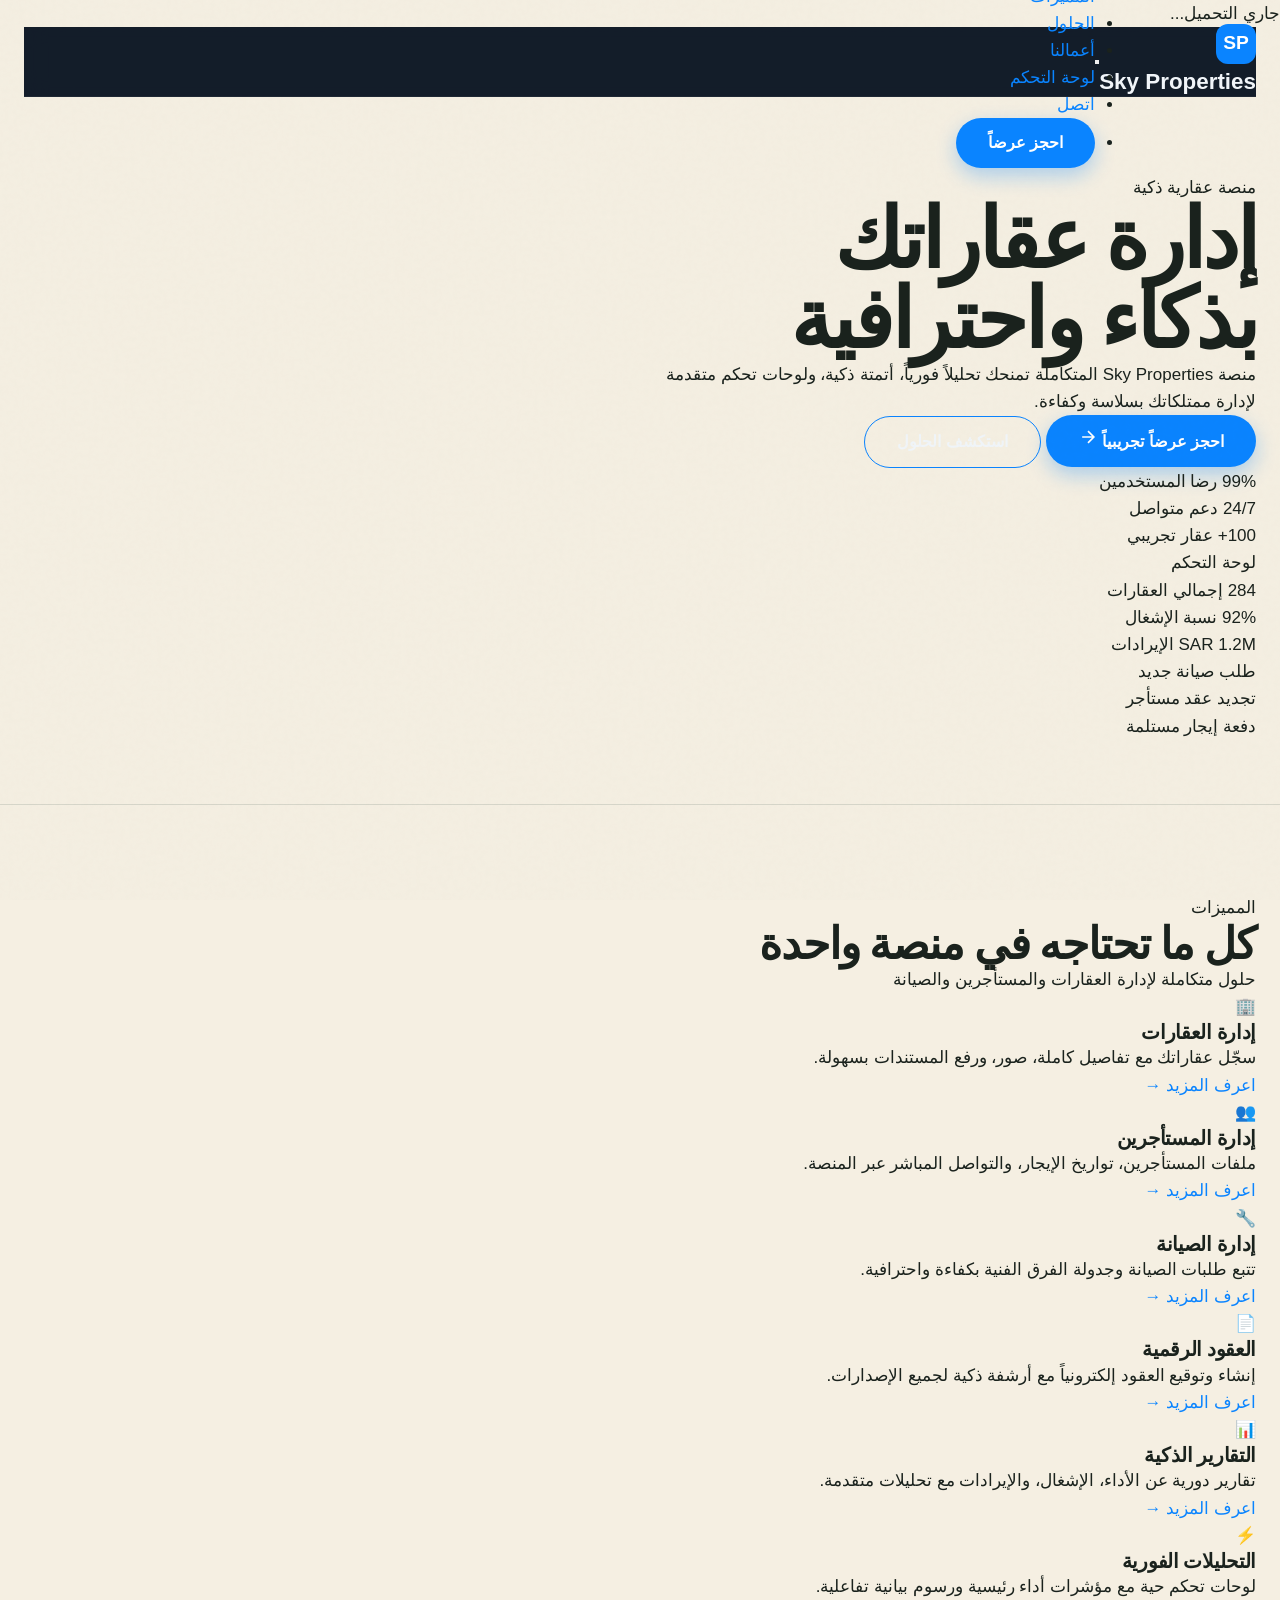
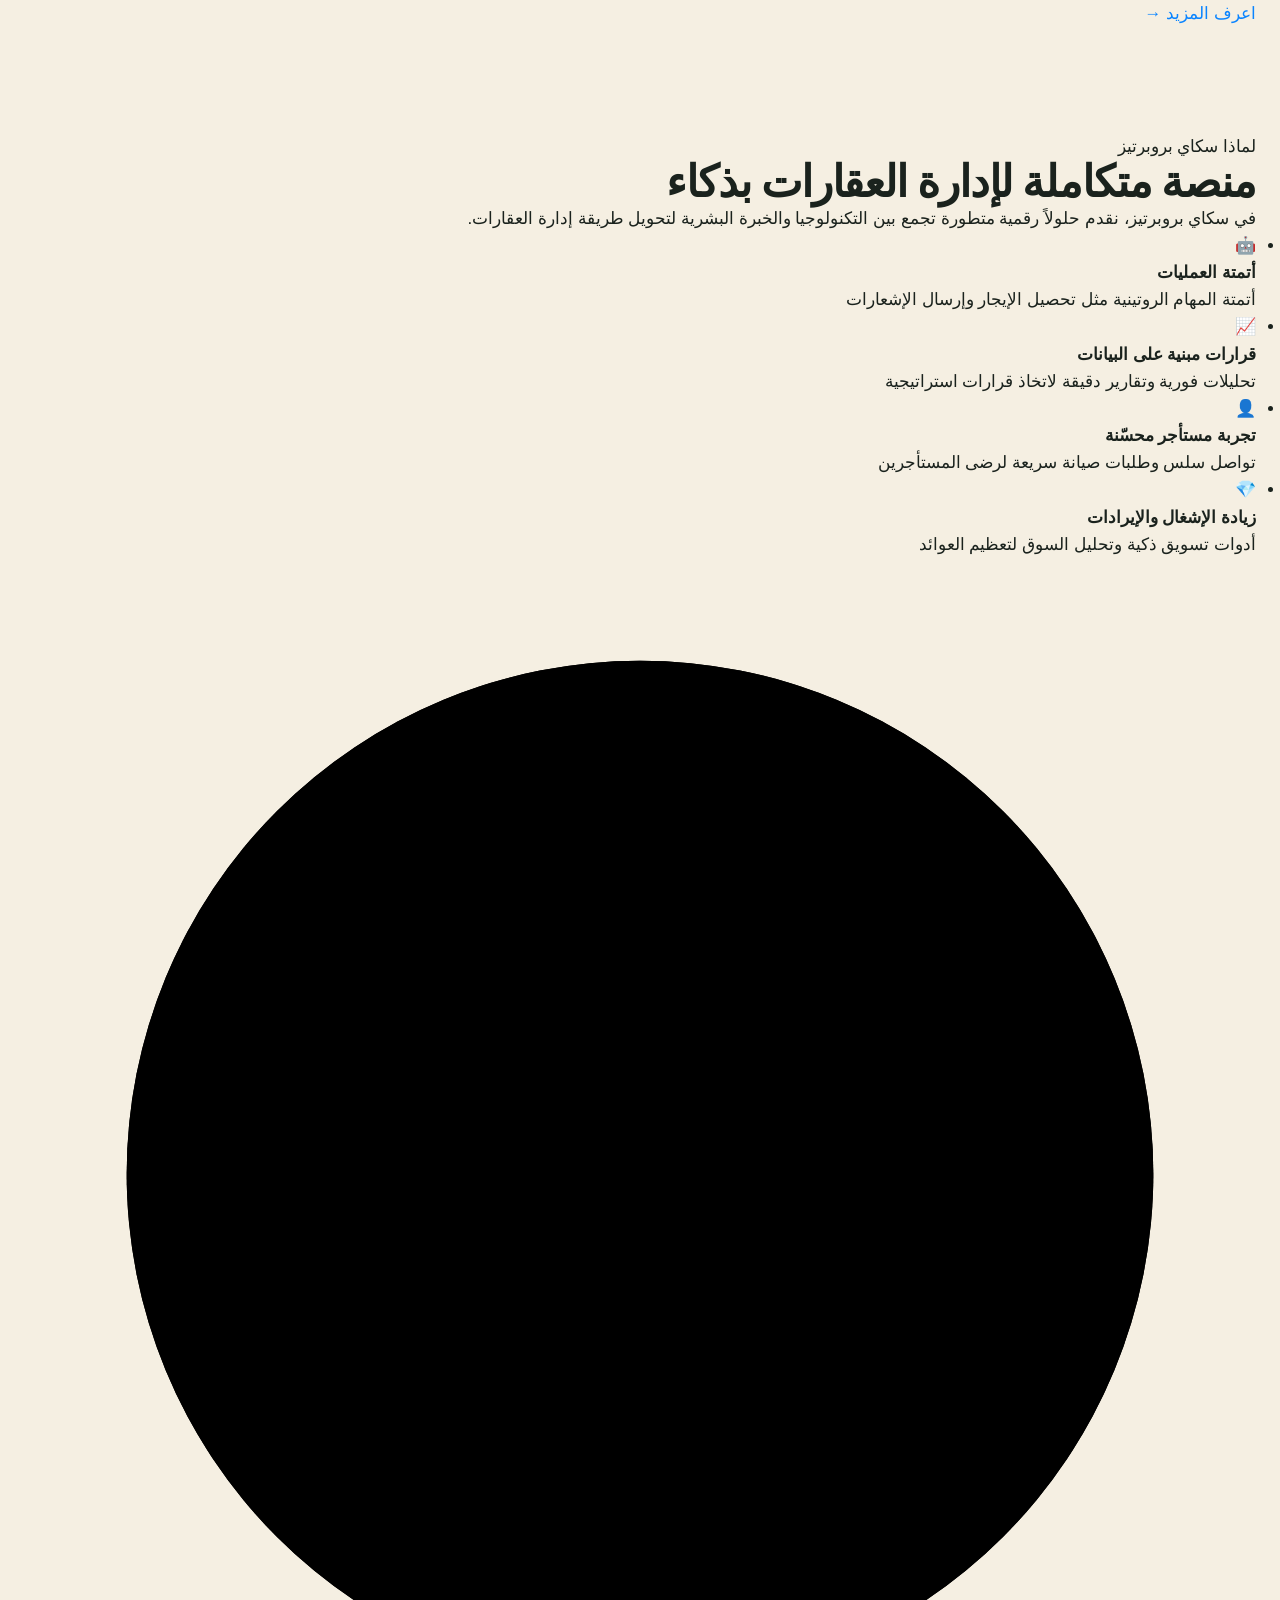
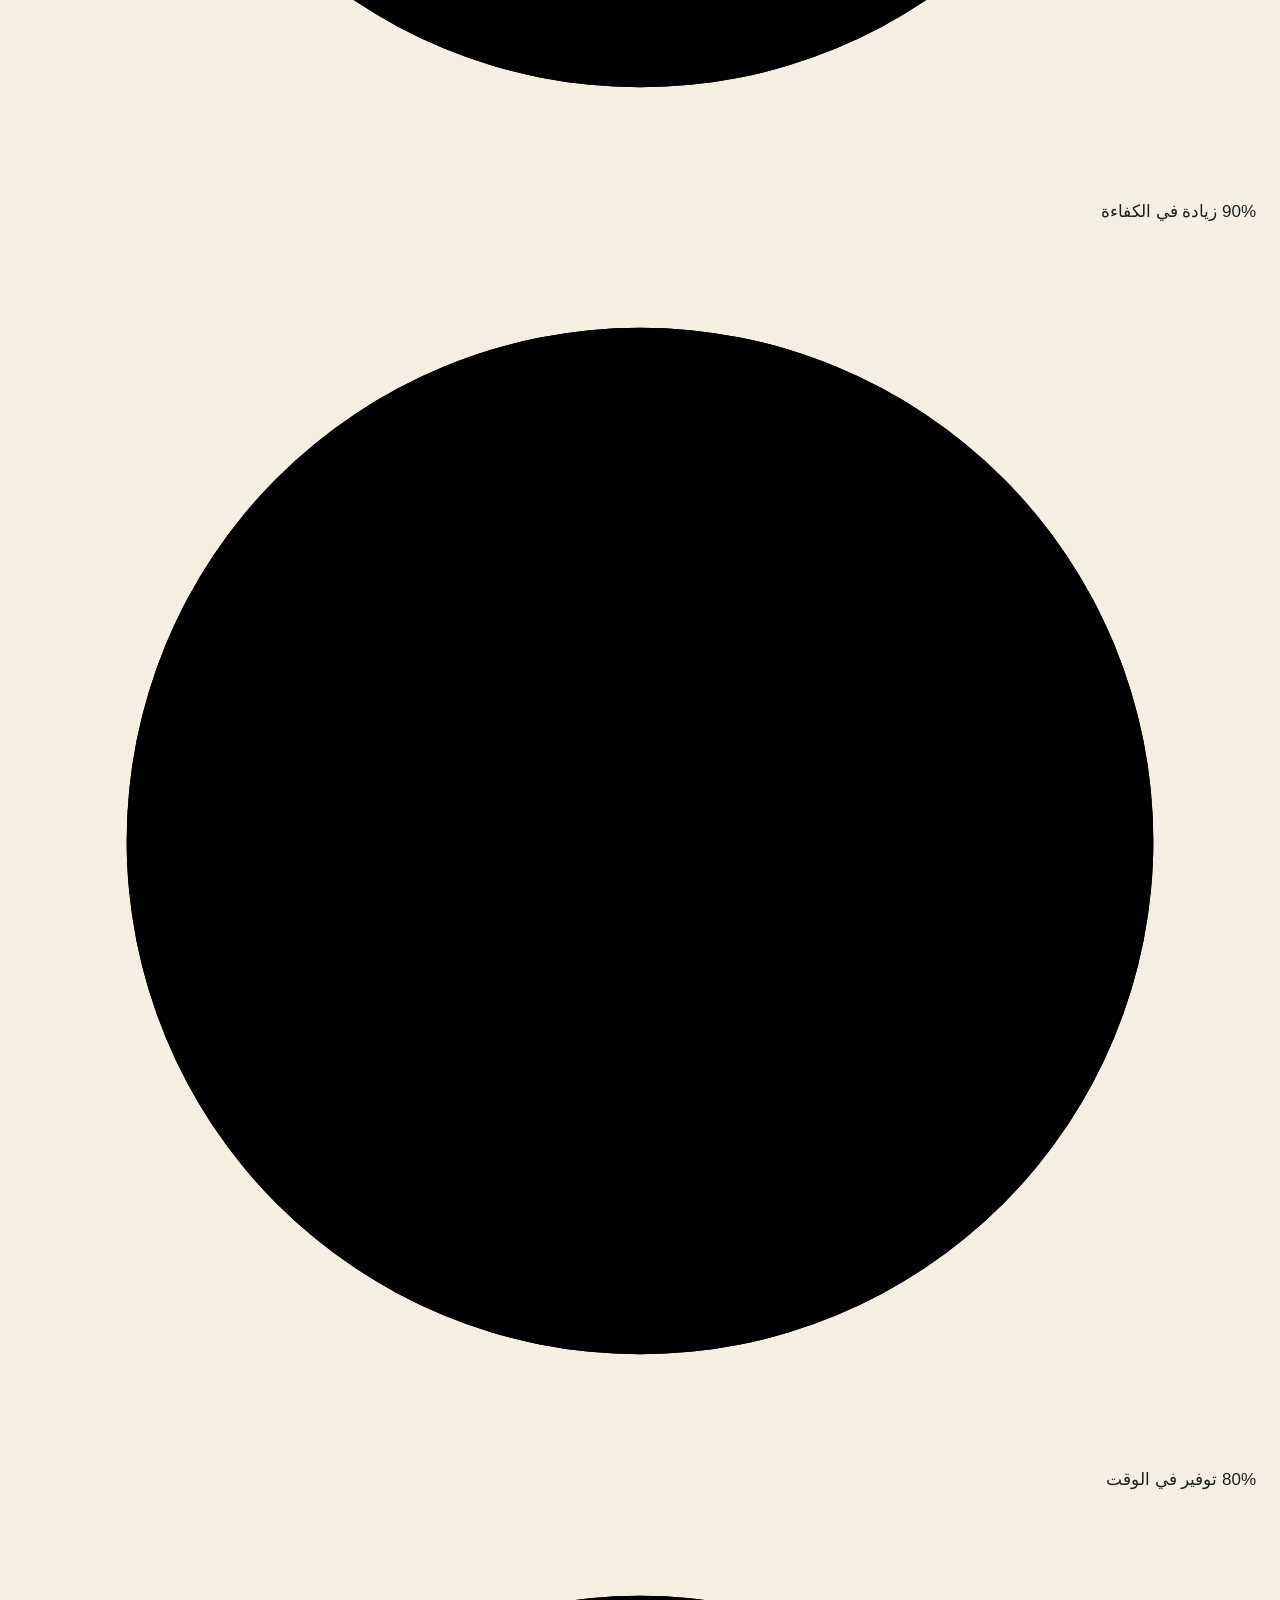
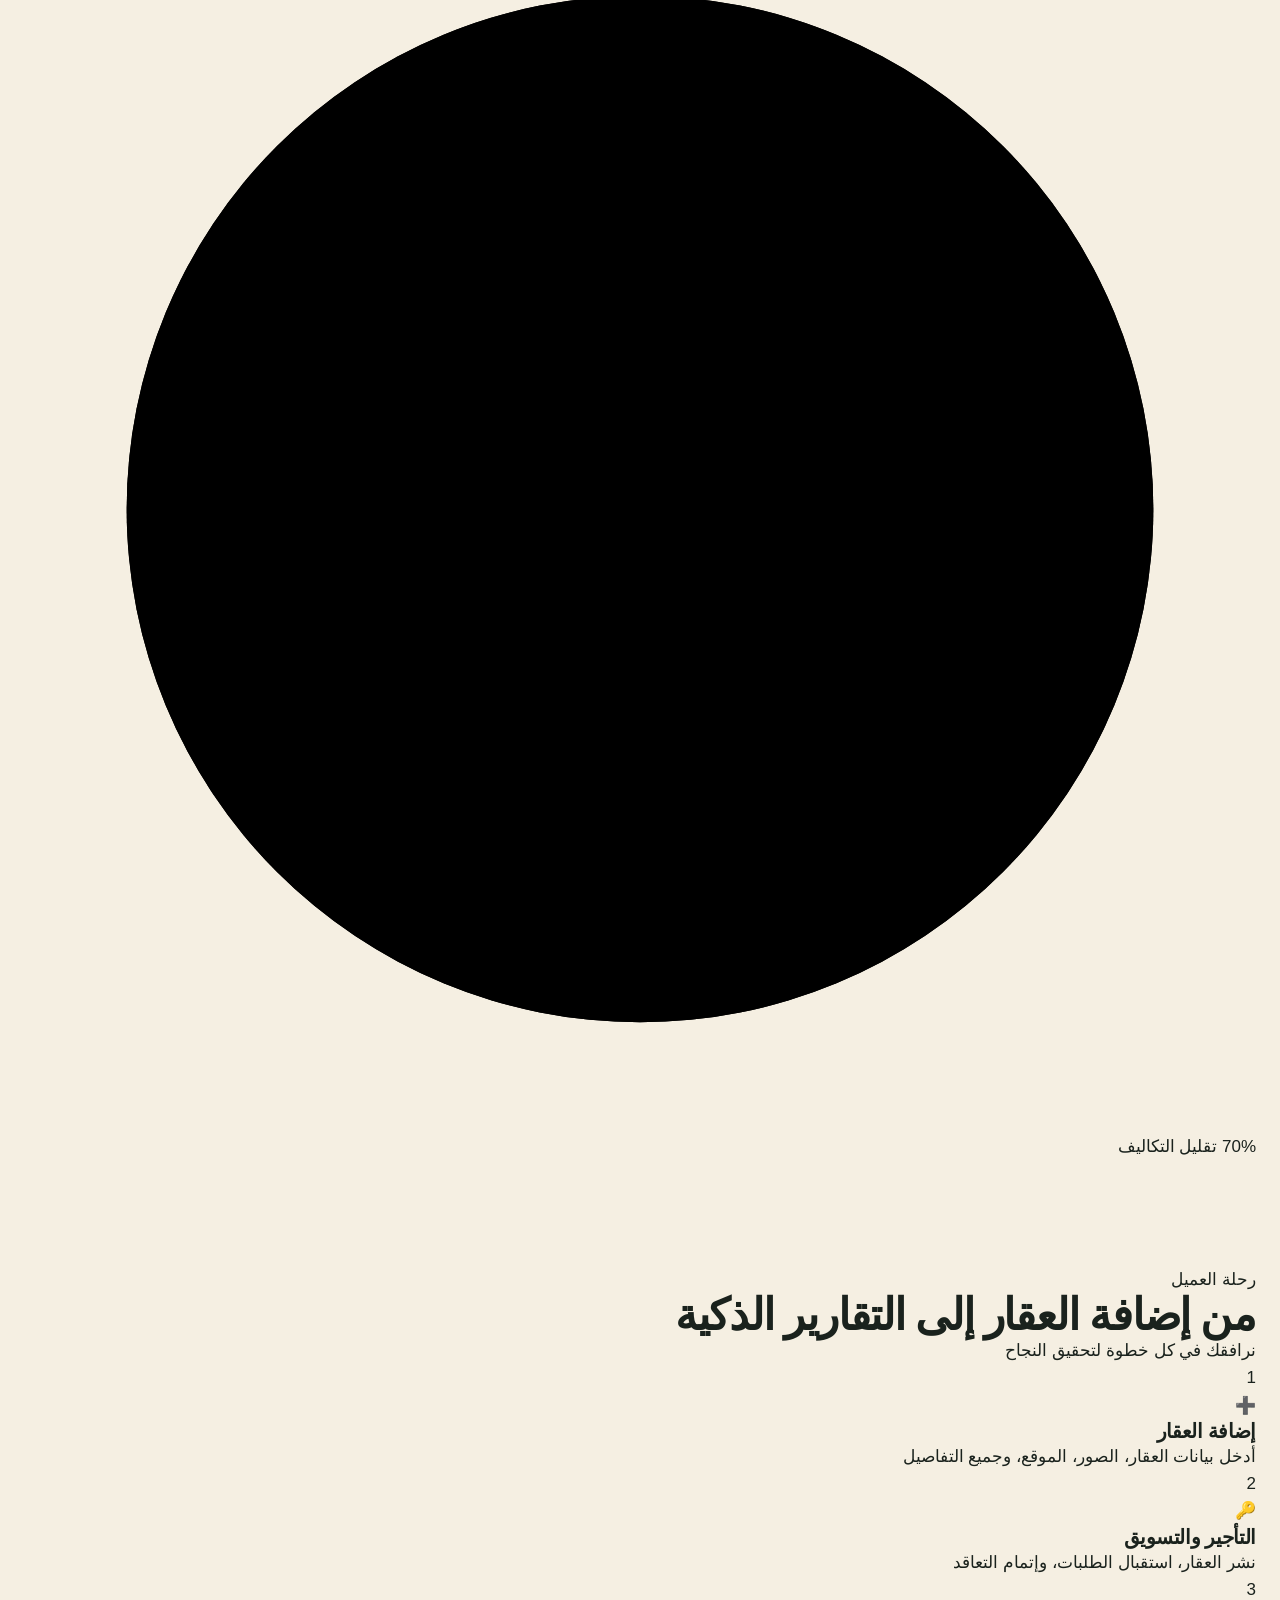
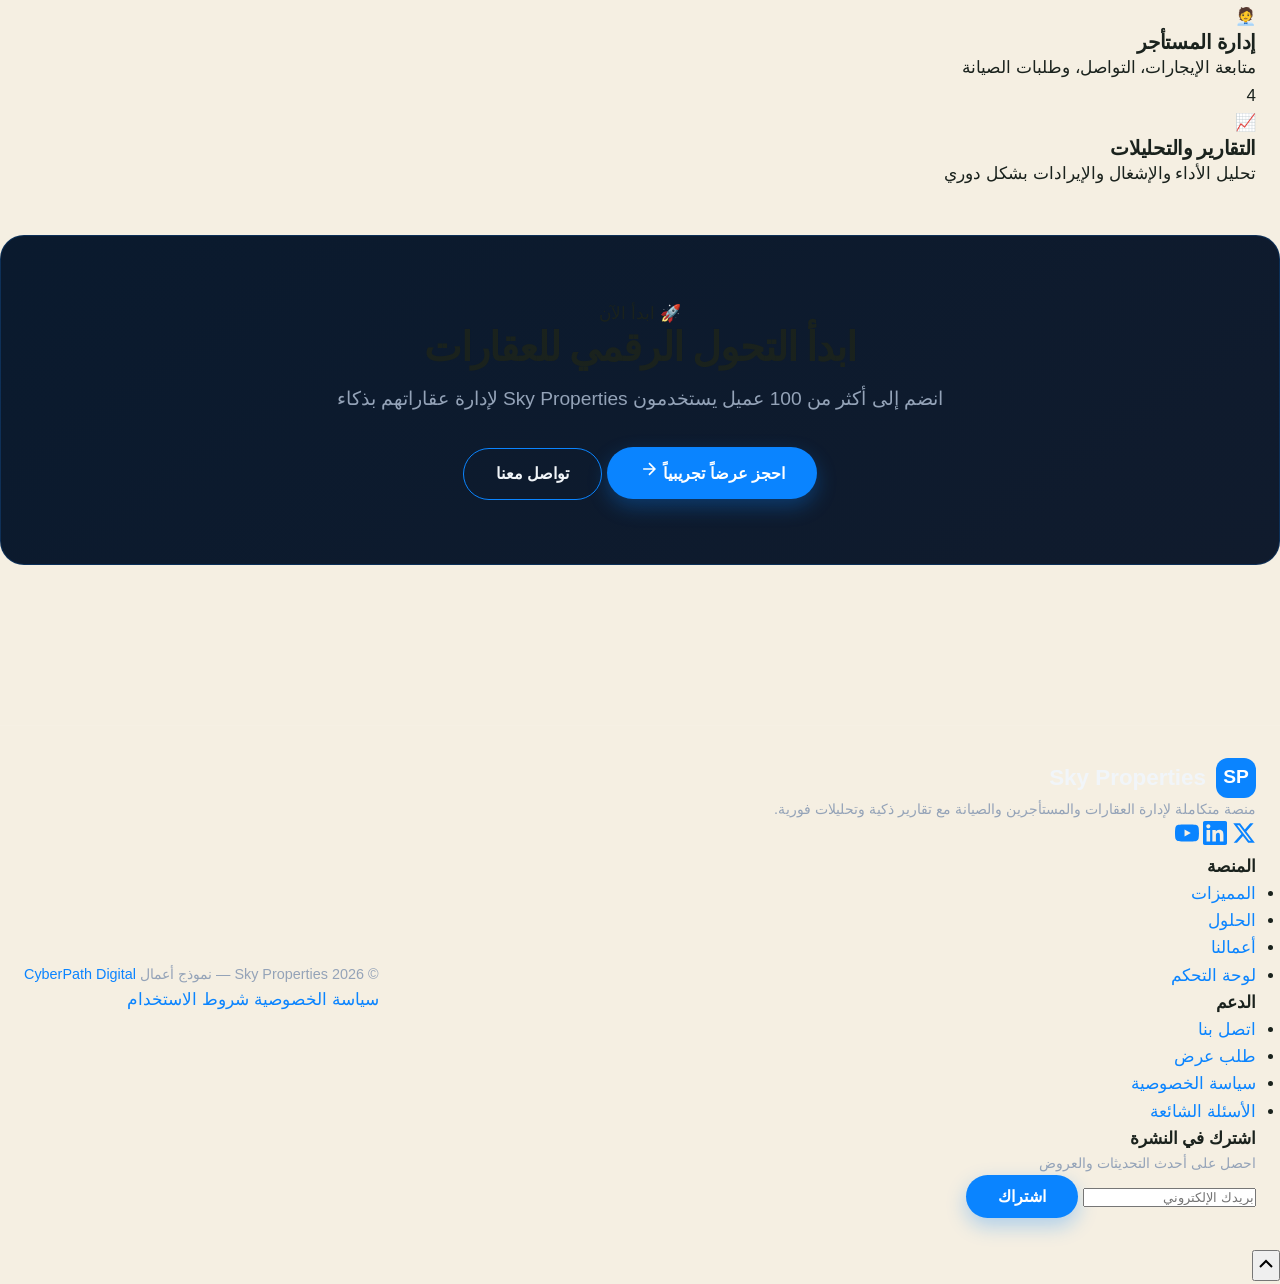
==== commit 1c106d2c: "Update index.html" ====
--- a/index.html
+++ b/index.html
@@ -1,576 +1,475 @@
 <!DOCTYPE html>
 <html lang="ar" dir="rtl">
 <head>
-  <meta charset="UTF-8" />
-  <meta name="viewport" content="width=device-width, initial-scale=1.0" />
-  <title>Sky Properties | سكاي بروبرتيز - منصة إدارة العقارات الذكية</title>
-  <meta name="description" content="منصة Sky Properties لإدارة وتسويق العقارات بحلول رقمية متقدمة، لوحات تحكم، تقارير ذكية، وأتمتة العقارات." />
-  <link rel="icon" href="data:image/svg+xml,<svg xmlns='http://www.w3.org/2000/svg' viewBox='0 0 100 100'><text y='.9em' font-size='90'>🏙️</text></svg>" />
-  
-  <!-- Open Graph / Social -->
-  <meta property="og:title" content="Sky Properties | سكاي بروبرتيز" />
-  <meta property="og:description" content="منصة إدارة العقارات المتكاملة بحلول رقمية وتقارير ذكية." />
-  <meta property="og:type" content="website" />
-  <meta property="og:url" content="#" />
-  <meta name="theme-color" content="#0A84FF" />
-
-  <style>
-    /* ===== CSS Variables ===== */
-    :root {
-      --primary: #0A84FF;
-      --secondary: #06B6D4;
-      --bg-dark: #07111F;
-      --bg-card: #101B2D;
-      --text-light: #F1F5F9;
-      --text-muted: #94A3B8;
-      --border-glow: rgba(10, 132, 255, 0.2);
-      --shadow-card: 0 20px 40px -12px rgba(0,0,0,0.8);
-      --radius-card: 24px;
-      --transition: 0.25s cubic-bezier(0.4, 0, 0.2, 1);
-      --font-sans: 'Segoe UI', system-ui, -apple-system, sans-serif;
+    <meta charset="UTF-8" />
+    <meta name="viewport" content="width=device-width, initial-scale=1.0" />
+    <title>Sky Properties | سكاي بروبرتيز - منصة إدارة العقارات الذكية</title>
+    <meta name="description" content="منصة Sky Properties المتكاملة لإدارة العقارات، المستأجرين، الصيانة، مع تقارير ذكية وتحليلات فورية." />
+    <meta name="keywords" content="إدارة عقارات, منصة عقارية, PropTech, إدارة مستأجرين, صيانة عقارات" />
+    <link rel="icon" href="data:image/svg+xml,<svg xmlns='http://www.w3.org/2000/svg' viewBox='0 0 100 100'><text y='.9em' font-size='90'>🏙️</text></svg>" />
+    
+    <!-- Open Graph -->
+    <meta property="og:title" content="Sky Properties | سكاي بروبرتيز" />
+    <meta property="og:description" content="منصة إدارة العقارات المتكاملة بحلول رقمية وتقارير ذكية." />
+    <meta property="og:type" content="website" />
+    <meta property="og:url" content="https://yousif192025.github.io/sky-properties/" />
+    <meta property="og:image" content="https://yousif192025.github.io/sky-properties/assets/images/og-image.jpg" />
+    
+    <!-- Theme Color -->
+    <meta name="theme-color" content="#0A84FF" />
+    
+    <!-- Structured Data -->
+    <script type="application/ld+json">
+    {
+        "@context": "https://schema.org",
+        "@type": "SoftwareApplication",
+        "name": "Sky Properties",
+        "applicationCategory": "BusinessApplication",
+        "operatingSystem": "Web",
+        "description": "منصة متكاملة لإدارة العقارات والمستأجرين والصيانة مع تقارير ذكية وتحليلات فورية.",
+        "offers": {
+            "@type": "Offer",
+            "price": "0",
+            "priceCurrency": "USD"
+        }
     }
-
-    /* ===== Reset & Base ===== */
-    * {
-      margin: 0;
-      padding: 0;
-      box-sizing: border-box;
-    }
-    html {
-      scroll-behavior: smooth;
-      -webkit-font-smoothing: antialiased;
-    }
-    body {
-      background: var(--bg-dark);
-      color: var(--text-light);
-      font-family: var(--font-sans);
-      line-height: 1.6;
-      padding: 0 1.5rem;
-    }
-    a { color: var(--primary); text-decoration: none; }
-    img { max-width: 100%; display: block; }
-    .container {
-      max-width: 1280px;
-      margin: 0 auto;
-      padding: 0 1rem;
-    }
-
-    /* ===== Accessibility / Focus ===== */
-    :focus-visible {
-      outline: 2px solid var(--primary);
-      outline-offset: 4px;
-      border-radius: 6px;
-    }
-
-    /* ===== Buttons ===== */
-    .btn-primary {
-      background: var(--primary);
-      color: #fff;
-      border: none;
-      padding: 0.9rem 2.2rem;
-      border-radius: 60px;
-      font-weight: 600;
-      font-size: 1rem;
-      cursor: pointer;
-      transition: var(--transition);
-      box-shadow: 0 8px 20px rgba(10, 132, 255, 0.3);
-      display: inline-block;
-    }
-    .btn-primary:hover {
-      background: #0066cc;
-      transform: translateY(-3px);
-      box-shadow: 0 12px 28px rgba(10, 132, 255, 0.5);
-    }
-    .btn-outline {
-      background: transparent;
-      border: 1.5px solid var(--primary);
-      color: var(--text-light);
-      padding: 0.9rem 2.2rem;
-      border-radius: 60px;
-      font-weight: 600;
-      font-size: 1rem;
-      cursor: pointer;
-      transition: var(--transition);
-      display: inline-block;
-    }
-    .btn-outline:hover {
-      background: var(--primary);
-      color: #fff;
-      transform: translateY(-3px);
-    }
-
-    /* ===== Header / Nav ===== */
-    .navbar {
-      display: flex;
-      align-items: center;
-      justify-content: space-between;
-      padding: 1.2rem 0;
-      flex-wrap: wrap;
-      gap: 1rem;
-    }
-    .logo {
-      display: flex;
-      align-items: center;
-      gap: 8px;
-      font-size: 1.6rem;
-      font-weight: 700;
-      letter-spacing: -0.5px;
-    }
-    .logo span {
-      background: var(--primary);
-      color: #fff;
-      width: 44px;
-      height: 44px;
-      display: flex;
-      align-items: center;
-      justify-content: center;
-      border-radius: 14px;
-      font-size: 1.4rem;
-      font-weight: 800;
-    }
-    .nav-links {
-      display: flex;
-      gap: 2rem;
-      align-items: center;
-      flex-wrap: wrap;
-    }
-    .nav-links a {
-      color: var(--text-muted);
-      font-weight: 500;
-      transition: var(--transition);
-      font-size: 0.95rem;
-    }
-    .nav-links a:hover {
-      color: #fff;
-    }
-    .nav-cta {
-      background: var(--primary);
-      color: #fff !important;
-      padding: 0.5rem 1.2rem;
-      border-radius: 40px;
-      font-weight: 600;
-    }
-    .nav-cta:hover {
-      background: #0066cc !important;
-      color: #fff !important;
-    }
-
-    /* ===== Hero ===== */
-    .hero {
-      display: grid;
-      grid-template-columns: 1fr 1fr;
-      gap: 3rem;
-      align-items: center;
-      padding: 3rem 0 5rem;
-    }
-    .hero-content h1 {
-      font-size: 3.2rem;
-      font-weight: 800;
-      line-height: 1.2;
-      letter-spacing: -1px;
-    }
-    .hero-content h1 span {
-      color: var(--primary);
-    }
-    .hero-content p {
-      color: var(--text-muted);
-      font-size: 1.2rem;
-      margin: 1.5rem 0 2rem;
-      max-width: 90%;
-    }
-    .hero-buttons {
-      display: flex;
-      gap: 1rem;
-      flex-wrap: wrap;
-    }
-    .hero-image {
-      background: var(--bg-card);
-      border-radius: var(--radius-card);
-      padding: 1rem;
-      box-shadow: var(--shadow-card);
-      border: 1px solid rgba(10, 132, 255, 0.15);
-    }
-    .hero-image svg {
-      width: 100%;
-      height: auto;
-      border-radius: 12px;
-      background: #0a1a2e;
-    }
-
-    /* ===== Section Headers ===== */
-    .section-title {
-      font-size: 2.5rem;
-      font-weight: 700;
-      margin-bottom: 0.75rem;
-    }
-    .section-sub {
-      color: var(--text-muted);
-      font-size: 1.1rem;
-      max-width: 650px;
-    }
-
-    /* ===== Features Grid ===== */
-    .features-grid {
-      display: grid;
-      grid-template-columns: repeat(auto-fit, minmax(220px, 1fr));
-      gap: 2rem;
-      margin: 3rem 0;
-    }
-    .feature-card {
-      background: var(--bg-card);
-      padding: 2rem 1.5rem;
-      border-radius: var(--radius-card);
-      border: 1px solid transparent;
-      transition: var(--transition);
-      box-shadow: var(--shadow-card);
-    }
-    .feature-card:hover {
-      border-color: var(--primary);
-      transform: translateY(-8px);
-    }
-    .feature-card .icon {
-      background: rgba(10, 132, 255, 0.12);
-      width: 56px;
-      height: 56px;
-      border-radius: 18px;
-      display: flex;
-      align-items: center;
-      justify-content: center;
-      font-size: 2rem;
-      margin-bottom: 1rem;
-    }
-    .feature-card h3 {
-      font-size: 1.25rem;
-      margin-bottom: 0.4rem;
-    }
-    .feature-card p {
-      color: var(--text-muted);
-      font-size: 0.95rem;
-    }
-
-    /* ===== Stats ===== */
-    .stats-grid {
-      display: grid;
-      grid-template-columns: repeat(3, 1fr);
-      gap: 2rem;
-      background: var(--bg-card);
-      padding: 2.5rem 2rem;
-      border-radius: var(--radius-card);
-      margin: 2rem 0 4rem;
-      text-align: center;
-      border: 1px solid rgba(10, 132, 255, 0.1);
-    }
-    .stats-grid h2 {
-      font-size: 2.8rem;
-      color: var(--primary);
-      font-weight: 700;
-    }
-    .stats-grid p {
-      color: var(--text-muted);
-      font-size: 1rem;
-    }
-
-    /* ===== Mockup / Dashboard ===== */
-    .mockup-section {
-      background: var(--bg-card);
-      border-radius: var(--radius-card);
-      padding: 2rem;
-      border: 1px solid rgba(10, 132, 255, 0.1);
-      margin: 3rem 0;
-    }
-    .mockup-section svg {
-      width: 100%;
-      height: auto;
-    }
-
-    /* ===== Journey ===== */
-    .journey-grid {
-      display: grid;
-      grid-template-columns: repeat(auto-fit, minmax(200px, 1fr));
-      gap: 2rem;
-      margin: 2.5rem 0;
-    }
-    .journey-step {
-      background: var(--bg-card);
-      padding: 1.8rem 1.2rem;
-      border-radius: var(--radius-card);
-      border-right: 4px solid var(--primary);
-      transition: var(--transition);
-    }
-    .journey-step:hover {
-      transform: translateX(-6px);
-    }
-    .journey-step h4 {
-      font-size: 1.2rem;
-      margin-bottom: 0.3rem;
-    }
-    .journey-step p {
-      color: var(--text-muted);
-      font-size: 0.9rem;
-    }
-
-    /* ===== CTA ===== */
-    .cta-section {
-      background: linear-gradient(145deg, #0a1a2e, var(--bg-card));
-      border-radius: var(--radius-card);
-      padding: 4rem 2rem;
-      text-align: center;
-      border: 1px solid rgba(10, 132, 255, 0.2);
-      margin: 4rem 0;
-    }
-    .cta-section h2 {
-      font-size: 2.8rem;
-      font-weight: 700;
-    }
-    .cta-section p {
-      color: var(--text-muted);
-      margin: 1rem 0 2rem;
-      font-size: 1.2rem;
-    }
-
-    /* ===== Footer ===== */
-    .footer {
-      border-top: 1px solid rgba(255,255,255,0.05);
-      padding: 2rem 0;
-      display: flex;
-      justify-content: space-between;
-      flex-wrap: wrap;
-      gap: 1rem;
-      color: var(--text-muted);
-      font-size: 0.9rem;
-    }
-    .footer-links {
-      display: flex;
-      gap: 2rem;
-    }
-    .footer-links a {
-      color: var(--text-muted);
-    }
-    .footer-links a:hover {
-      color: #fff;
-    }
-
-    /* ===== Responsive ===== */
-    @media (max-width: 900px) {
-      .hero {
-        grid-template-columns: 1fr;
-        text-align: center;
-      }
-      .hero-content p {
-        max-width: 100%;
-      }
-      .hero-buttons {
-        justify-content: center;
-      }
-      .stats-grid {
-        grid-template-columns: 1fr 1fr;
-      }
-      .section-title {
-        font-size: 2rem;
-      }
-    }
-    @media (max-width: 600px) {
-      body { padding: 0 1rem; }
-      .nav-links { gap: 1rem; }
-      .stats-grid { grid-template-columns: 1fr; }
-      .hero-content h1 { font-size: 2.3rem; }
-      .cta-section h2 { font-size: 2rem; }
-      .footer { flex-direction: column; align-items: center; }
-    }
-
-    /* ===== Lazy loading / utility ===== */
-    .lazy {
-      opacity: 0;
-      transition: opacity 0.6s;
-    }
-    .lazy.loaded {
-      opacity: 1;
-    }
-  </style>
+    </script>
+
+    <!-- Google Fonts -->
+    <link rel="preconnect" href="https://fonts.googleapis.com">
+    <link rel="preconnect" href="https://fonts.gstatic.com" crossorigin>
+    <link href="https://fonts.googleapis.com/css2?family=Cairo:wght@400;600;700;800&display=swap" rel="stylesheet">
+    
+    <link rel="stylesheet" href="assets/css/style.css">
+    <link rel="stylesheet" href="assets/css/components.css">
 </head>
 <body>
-
-  <!-- ===== HEADER ===== -->
-  <header class="container">
-    <nav class="navbar" aria-label="القائمة الرئيسية">
-      <div class="logo">
-        <span>SP</span>
-        <span style="color: var(--text-light);">Sky Properties</span>
-      </div>
-      <div class="nav-links">
-        <a href="#">الرئيسية</a>
-        <a href="#features">المميزات</a>
-        <a href="#solutions">الحلول</a>
-        <a href="#portfolio">أعمالنا</a>
-        <a href="#contact">اتصل</a>
-        <a href="#" class="nav-cta">احجز عرضاً</a>
-      </div>
-    </nav>
-  </header>
-
-  <main>
-    <!-- ===== HERO ===== -->
-    <section class="container hero" aria-label="القسم الرئيسي">
-      <div class="hero-content">
-        <h1>إدارة عقاراتك <span>بذكاء</span> واحترافية</h1>
-        <p>منصة Sky Properties المتكاملة تمنحك تحليلاً فورياً، أتمتة ذكية، ولوحات تحكم متقدمة لإدارة ممتلكاتك بسلاسة.</p>
-        <div class="hero-buttons">
-          <a href="#" class="btn-primary">احجز عرضاً تجريبياً</a>
-          <a href="#" class="btn-outline">استكشف الحلول</a>
+    <!-- ===== PRELOADER ===== -->
+    <div id="preloader">
+        <div class="loader">
+            <div class="loader-spinner"></div>
+            <div class="loader-text">جاري التحميل...</div>
         </div>
-      </div>
-      <div class="hero-image">
-        <!-- Mockup Dashboard SVG (minimal) -->
-        <svg viewBox="0 0 500 300" fill="none" xmlns="http://www.w3.org/2000/svg">
-          <rect width="500" height="300" rx="16" fill="#0E1A2B" />
-          <rect x="20" y="20" width="460" height="40" rx="8" fill="#1A2C42" />
-          <circle cx="40" cy="40" r="10" fill="#0A84FF" />
-          <rect x="70" y="30" width="100" height="20" rx="6" fill="#2A3F5A" />
-          <rect x="380" y="30" width="80" height="20" rx="6" fill="#2A3F5A" />
-          
-          <rect x="20" y="80" width="140" height="100" rx="12" fill="#15263B" />
-          <rect x="30" y="95" width="40" height="40" rx="8" fill="#0A84FF" opacity="0.2" />
-          <rect x="30" y="145" width="120" height="16" rx="6" fill="#1A2C42" />
-          
-          <rect x="180" y="80" width="140" height="100" rx="12" fill="#15263B" />
-          <rect x="190" y="95" width="40" height="40" rx="8" fill="#06B6D4" opacity="0.2" />
-          <rect x="190" y="145" width="120" height="16" rx="6" fill="#1A2C42" />
-          
-          <rect x="340" y="80" width="140" height="100" rx="12" fill="#15263B" />
-          <rect x="350" y="95" width="40" height="40" rx="8" fill="#0A84FF" opacity="0.2" />
-          <rect x="350" y="145" width="120" height="16" rx="6" fill="#1A2C42" />
-
-          <rect x="20" y="200" width="220" height="80" rx="12" fill="#15263B" />
-          <rect x="30" y="215" width="80" height="20" rx="6" fill="#0A84FF" opacity="0.3" />
-          <rect x="30" y="245" width="180" height="16" rx="6" fill="#1A2C42" />
-          
-          <rect x="260" y="200" width="220" height="80" rx="12" fill="#15263B" />
-          <rect x="270" y="215" width="80" height="20" rx="6" fill="#06B6D4" opacity="0.3" />
-          <rect x="270" y="245" width="180" height="16" rx="6" fill="#1A2C42" />
+    </div>
+
+    <!-- ===== HEADER ===== -->
+    <header class="header" role="banner">
+        <div class="container">
+            <nav class="navbar" aria-label="القائمة الرئيسية">
+                <div class="logo">
+                    <a href="index.html" aria-label="الرئيسية">
+                        <span class="logo-icon">SP</span>
+                        <span class="logo-text">Sky Properties</span>
+                    </a>
+                </div>
+                
+                <button class="nav-toggle" aria-label="فتح القائمة" aria-expanded="false">
+                    <span></span>
+                    <span></span>
+                    <span></span>
+                </button>
+                
+                <ul class="nav-menu">
+                    <li><a href="index.html" class="active">الرئيسية</a></li>
+                    <li><a href="features.html">المميزات</a></li>
+                    <li><a href="solutions.html">الحلول</a></li>
+                    <li><a href="portfolio.html">أعمالنا</a></li>
+                    <li><a href="dashboard.html">لوحة التحكم</a></li>
+                    <li><a href="contact.html">اتصل</a></li>
+                    <li><a href="get-demo.html" class="btn-primary btn-sm">احجز عرضاً</a></li>
+                </ul>
+            </nav>
+        </div>
+    </header>
+
+    <main>
+        <!-- ===== HERO SECTION ===== -->
+        <section class="hero" aria-label="القسم الرئيسي">
+            <div class="container">
+                <div class="hero-grid">
+                    <div class="hero-content">
+                        <div class="hero-badge">
+                            <span class="badge-dot"></span>
+                            منصة عقارية ذكية
+                        </div>
+                        <h1>
+                            إدارة عقاراتك<br>
+                            <span class="gradient-text">بذكاء واحترافية</span>
+                        </h1>
+                        <p class="hero-description">
+                            منصة Sky Properties المتكاملة تمنحك تحليلاً فورياً، أتمتة ذكية، 
+                            ولوحات تحكم متقدمة لإدارة ممتلكاتك بسلاسة وكفاءة.
+                        </p>
+                        <div class="hero-buttons">
+                            <a href="get-demo.html" class="btn-primary btn-lg">
+                                <span>احجز عرضاً تجريبياً</span>
+                                <svg width="20" height="20" viewBox="0 0 24 24" fill="none" stroke="currentColor" stroke-width="2">
+                                    <path d="M5 12h14M12 5l7 7-7 7"/>
+                                </svg>
+                            </a>
+                            <a href="features.html" class="btn-outline btn-lg">
+                                استكشف الحلول
+                            </a>
+                        </div>
+                        <div class="hero-stats">
+                            <div class="stat-item">
+                                <span class="stat-number">99%</span>
+                                <span class="stat-label">رضا المستخدمين</span>
+                            </div>
+                            <div class="stat-divider"></div>
+                            <div class="stat-item">
+                                <span class="stat-number">24/7</span>
+                                <span class="stat-label">دعم متواصل</span>
+                            </div>
+                            <div class="stat-divider"></div>
+                            <div class="stat-item">
+                                <span class="stat-number">100+</span>
+                                <span class="stat-label">عقار تجريبي</span>
+                            </div>
+                        </div>
+                    </div>
+                    
+                    <div class="hero-visual">
+                        <div class="dashboard-mockup">
+                            <div class="mockup-header">
+                                <div class="mockup-dots">
+                                    <span></span>
+                                    <span></span>
+                                    <span></span>
+                                </div>
+                                <span class="mockup-title">لوحة التحكم</span>
+                            </div>
+                            <div class="mockup-body">
+                                <div class="mockup-stats">
+                                    <div class="mockup-stat">
+                                        <span class="stat-value">284</span>
+                                        <span class="stat-label">إجمالي العقارات</span>
+                                    </div>
+                                    <div class="mockup-stat">
+                                        <span class="stat-value">92%</span>
+                                        <span class="stat-label">نسبة الإشغال</span>
+                                    </div>
+                                    <div class="mockup-stat">
+                                        <span class="stat-value">SAR 1.2M</span>
+                                        <span class="stat-label">الإيرادات</span>
+                                    </div>
+                                </div>
+                                <div class="mockup-chart">
+                                    <div class="chart-bar" style="height: 60%"></div>
+                                    <div class="chart-bar" style="height: 80%"></div>
+                                    <div class="chart-bar" style="height: 45%"></div>
+                                    <div class="chart-bar" style="height: 90%"></div>
+                                    <div class="chart-bar" style="height: 70%"></div>
+                                    <div class="chart-bar" style="height: 55%"></div>
+                                    <div class="chart-bar" style="height: 85%"></div>
+                                </div>
+                                <div class="mockup-recent">
+                                    <div class="recent-item">
+                                        <span class="recent-status active"></span>
+                                        <span class="recent-text">طلب صيانة جديد</span>
+                                    </div>
+                                    <div class="recent-item">
+                                        <span class="recent-status warning"></span>
+                                        <span class="recent-text">تجديد عقد مستأجر</span>
+                                    </div>
+                                    <div class="recent-item">
+                                        <span class="recent-status success"></span>
+                                        <span class="recent-text">دفعة إيجار مستلمة</span>
+                                    </div>
+                                </div>
+                            </div>
+                        </div>
+                    </div>
+                </div>
+            </div>
+        </section>
+
+        <!-- ===== FEATURES ===== -->
+        <section id="features" class="features" aria-labelledby="features-title">
+            <div class="container">
+                <div class="section-header">
+                    <span class="section-tag">المميزات</span>
+                    <h2 id="features-title" class="section-title">كل ما تحتاجه في منصة واحدة</h2>
+                    <p class="section-subtitle">حلول متكاملة لإدارة العقارات والمستأجرين والصيانة</p>
+                </div>
+                
+                <div class="features-grid">
+                    <div class="feature-card" data-delay="0">
+                        <div class="feature-icon">🏢</div>
+                        <h3>إدارة العقارات</h3>
+                        <p>سجّل عقاراتك مع تفاصيل كاملة، صور، ورفع المستندات بسهولة.</p>
+                        <a href="features.html#properties" class="feature-link">اعرف المزيد →</a>
+                    </div>
+                    
+                    <div class="feature-card" data-delay="100">
+                        <div class="feature-icon">👥</div>
+                        <h3>إدارة المستأجرين</h3>
+                        <p>ملفات المستأجرين، تواريخ الإيجار، والتواصل المباشر عبر المنصة.</p>
+                        <a href="features.html#tenants" class="feature-link">اعرف المزيد →</a>
+                    </div>
+                    
+                    <div class="feature-card" data-delay="200">
+                        <div class="feature-icon">🔧</div>
+                        <h3>إدارة الصيانة</h3>
+                        <p>تتبع طلبات الصيانة وجدولة الفرق الفنية بكفاءة واحترافية.</p>
+                        <a href="features.html#maintenance" class="feature-link">اعرف المزيد →</a>
+                    </div>
+                    
+                    <div class="feature-card" data-delay="300">
+                        <div class="feature-icon">📄</div>
+                        <h3>العقود الرقمية</h3>
+                        <p>إنشاء وتوقيع العقود إلكترونياً مع أرشفة ذكية لجميع الإصدارات.</p>
+                        <a href="features.html#contracts" class="feature-link">اعرف المزيد →</a>
+                    </div>
+                    
+                    <div class="feature-card" data-delay="400">
+                        <div class="feature-icon">📊</div>
+                        <h3>التقارير الذكية</h3>
+                        <p>تقارير دورية عن الأداء، الإشغال، والإيرادات مع تحليلات متقدمة.</p>
+                        <a href="features.html#reports" class="feature-link">اعرف المزيد →</a>
+                    </div>
+                    
+                    <div class="feature-card" data-delay="500">
+                        <div class="feature-icon">⚡</div>
+                        <h3>التحليلات الفورية</h3>
+                        <p>لوحات تحكم حية مع مؤشرات أداء رئيسية ورسوم بيانية تفاعلية.</p>
+                        <a href="features.html#analytics" class="feature-link">اعرف المزيد →</a>
+                    </div>
+                </div>
+            </div>
+        </section>
+
+        <!-- ===== WHY SKY ===== -->
+        <section class="why-sky" aria-labelledby="why-title">
+            <div class="container">
+                <div class="why-grid">
+                    <div class="why-content">
+                        <span class="section-tag">لماذا سكاي بروبرتيز</span>
+                        <h2 id="why-title" class="section-title">منصة متكاملة لإدارة العقارات بذكاء</h2>
+                        <p class="why-description">
+                            في سكاي بروبرتيز، نقدم حلولاً رقمية متطورة تجمع بين التكنولوجيا والخبرة البشرية 
+                            لتحويل طريقة إدارة العقارات.
+                        </p>
+                        <ul class="why-list">
+                            <li>
+                                <span class="why-icon">🤖</span>
+                                <div>
+                                    <h4>أتمتة العمليات</h4>
+                                    <p>أتمتة المهام الروتينية مثل تحصيل الإيجار وإرسال الإشعارات</p>
+                                </div>
+                            </li>
+                            <li>
+                                <span class="why-icon">📈</span>
+                                <div>
+                                    <h4>قرارات مبنية على البيانات</h4>
+                                    <p>تحليلات فورية وتقارير دقيقة لاتخاذ قرارات استراتيجية</p>
+                                </div>
+                            </li>
+                            <li>
+                                <span class="why-icon">👤</span>
+                                <div>
+                                    <h4>تجربة مستأجر محسّنة</h4>
+                                    <p>تواصل سلس وطلبات صيانة سريعة لرضى المستأجرين</p>
+                                </div>
+                            </li>
+                            <li>
+                                <span class="why-icon">💎</span>
+                                <div>
+                                    <h4>زيادة الإشغال والإيرادات</h4>
+                                    <p>أدوات تسويق ذكية وتحليل السوق لتعظيم العوائد</p>
+                                </div>
+                            </li>
+                        </ul>
+                    </div>
+                    
+                    <div class="why-visual">
+                        <div class="stats-showcase">
+                            <div class="stat-circle">
+                                <svg viewBox="0 0 120 120">
+                                    <circle class="circle-bg" cx="60" cy="60" r="50"/>
+                                    <circle class="circle-progress" cx="60" cy="60" r="50" 
+                                            stroke-dasharray="314" stroke-dashoffset="31.4"/>
+                                </svg>
+                                <div class="stat-circle-content">
+                                    <span class="stat-number">90%</span>
+                                    <span class="stat-label">زيادة في الكفاءة</span>
+                                </div>
+                            </div>
+                            <div class="stat-circle">
+                                <svg viewBox="0 0 120 120">
+                                    <circle class="circle-bg" cx="60" cy="60" r="50"/>
+                                    <circle class="circle-progress" cx="60" cy="60" r="50" 
+                                            stroke-dasharray="314" stroke-dashoffset="62.8"/>
+                                </svg>
+                                <div class="stat-circle-content">
+                                    <span class="stat-number">80%</span>
+                                    <span class="stat-label">توفير في الوقت</span>
+                                </div>
+                            </div>
+                            <div class="stat-circle">
+                                <svg viewBox="0 0 120 120">
+                                    <circle class="circle-bg" cx="60" cy="60" r="50"/>
+                                    <circle class="circle-progress" cx="60" cy="60" r="50" 
+                                            stroke-dasharray="314" stroke-dashoffset="94.2"/>
+                                </svg>
+                                <div class="stat-circle-content">
+                                    <span class="stat-number">70%</span>
+                                    <span class="stat-label">تقليل التكاليف</span>
+                                </div>
+                            </div>
+                        </div>
+                    </div>
+                </div>
+            </div>
+        </section>
+
+        <!-- ===== JOURNEY ===== -->
+        <section class="journey" aria-labelledby="journey-title">
+            <div class="container">
+                <div class="section-header">
+                    <span class="section-tag">رحلة العميل</span>
+                    <h2 id="journey-title" class="section-title">من إضافة العقار إلى التقارير الذكية</h2>
+                    <p class="section-subtitle">نرافقك في كل خطوة لتحقيق النجاح</p>
+                </div>
+                
+                <div class="journey-timeline">
+                    <div class="journey-step" data-step="1">
+                        <div class="step-number">1</div>
+                        <div class="step-content">
+                            <div class="step-icon">➕</div>
+                            <h3>إضافة العقار</h3>
+                            <p>أدخل بيانات العقار، الصور، الموقع، وجميع التفاصيل</p>
+                        </div>
+                    </div>
+                    
+                    <div class="journey-step" data-step="2">
+                        <div class="step-number">2</div>
+                        <div class="step-content">
+                            <div class="step-icon">🔑</div>
+                            <h3>التأجير والتسويق</h3>
+                            <p>نشر العقار، استقبال الطلبات، وإتمام التعاقد</p>
+                        </div>
+                    </div>
+                    
+                    <div class="journey-step" data-step="3">
+                        <div class="step-number">3</div>
+                        <div class="step-content">
+                            <div class="step-icon">🧑‍💼</div>
+                            <h3>إدارة المستأجر</h3>
+                            <p>متابعة الإيجارات، التواصل، وطلبات الصيانة</p>
+                        </div>
+                    </div>
+                    
+                    <div class="journey-step" data-step="4">
+                        <div class="step-number">4</div>
+                        <div class="step-content">
+                            <div class="step-icon">📈</div>
+                            <h3>التقارير والتحليلات</h3>
+                            <p>تحليل الأداء والإشغال والإيرادات بشكل دوري</p>
+                        </div>
+                    </div>
+                </div>
+            </div>
+        </section>
+
+        <!-- ===== CTA ===== -->
+        <section class="cta-section" aria-labelledby="cta-title">
+            <div class="container">
+                <div class="cta-content">
+                    <span class="cta-badge">🚀 ابدأ الآن</span>
+                    <h2 id="cta-title">ابدأ التحول الرقمي للعقارات</h2>
+                    <p>انضم إلى أكثر من 100 عميل يستخدمون Sky Properties لإدارة عقاراتهم بذكاء</p>
+                    <div class="cta-buttons">
+                        <a href="get-demo.html" class="btn-primary btn-lg">
+                            احجز عرضاً تجريبياً
+                            <svg width="20" height="20" viewBox="0 0 24 24" fill="none" stroke="currentColor" stroke-width="2">
+                                <path d="M5 12h14M12 5l7 7-7 7"/>
+                            </svg>
+                        </a>
+                        <a href="contact.html" class="btn-outline btn-lg">تواصل معنا</a>
+                    </div>
+                </div>
+            </div>
+        </section>
+    </main>
+
+    <!-- ===== FOOTER ===== -->
+    <footer class="footer" role="contentinfo">
+        <div class="container">
+            <div class="footer-grid">
+                <div class="footer-brand">
+                    <div class="logo">
+                        <span class="logo-icon">SP</span>
+                        <span class="logo-text">Sky Properties</span>
+                    </div>
+                    <p>منصة متكاملة لإدارة العقارات والمستأجرين والصيانة مع تقارير ذكية وتحليلات فورية.</p>
+                    <div class="social-links">
+                        <a href="#" aria-label="تويتر">
+                            <svg width="24" height="24" viewBox="0 0 24 24" fill="currentColor">
+                                <path d="M18.244 2.25h3.308l-7.227 8.26 8.502 11.24H16.17l-5.214-6.817L4.99 21.75H1.68l7.73-8.835L1.254 2.25H8.08l4.713 6.231zm-1.161 17.52h1.833L7.084 4.126H5.117z"/>
+                            </svg>
+                        </a>
+                        <a href="#" aria-label="لينكد إن">
+                            <svg width="24" height="24" viewBox="0 0 24 24" fill="currentColor">
+                                <path d="M20.447 20.452h-3.554v-5.569c0-1.328-.027-3.037-1.852-3.037-1.853 0-2.136 1.445-2.136 2.939v5.667H9.351V9h3.414v1.561h.046c.477-.9 1.637-1.85 3.37-1.85 3.601 0 4.267 2.37 4.267 5.455v6.286zM5.337 7.433c-1.144 0-2.063-.926-2.063-2.065 0-1.138.92-2.063 2.063-2.063 1.14 0 2.064.925 2.064 2.063 0 1.139-.925 2.065-2.064 2.065zm1.782 13.019H3.555V9h3.564v11.452zM22.225 0H1.771C.792 0 0 .774 0 1.729v20.542C0 23.227.792 24 1.771 24h20.451C23.2 24 24 23.227 24 22.271V1.729C24 .774 23.2 0 22.222 0h.003z"/>
+                            </svg>
+                        </a>
+                        <a href="#" aria-label="يوتيوب">
+                            <svg width="24" height="24" viewBox="0 0 24 24" fill="currentColor">
+                                <path d="M23.498 6.186a3.016 3.016 0 00-2.122-2.136C19.505 3.545 12 3.545 12 3.545s-7.505 0-9.377.505A3.017 3.017 0 00.502 6.186C0 8.07 0 12 0 12s0 3.93.502 5.814a3.016 3.016 0 002.122 2.136c1.871.505 9.376.505 9.376.505s7.505 0 9.377-.505a3.015 3.015 0 002.122-2.136C24 15.93 24 12 24 12s0-3.93-.502-5.814zM9.545 15.568V8.432L15.818 12l-6.273 3.568z"/>
+                            </svg>
+                        </a>
+                    </div>
+                </div>
+                
+                <div class="footer-links">
+                    <h4>المنصة</h4>
+                    <ul>
+                        <li><a href="features.html">المميزات</a></li>
+                        <li><a href="solutions.html">الحلول</a></li>
+                        <li><a href="portfolio.html">أعمالنا</a></li>
+                        <li><a href="dashboard.html">لوحة التحكم</a></li>
+                    </ul>
+                </div>
+                
+                <div class="footer-links">
+                    <h4>الدعم</h4>
+                    <ul>
+                        <li><a href="contact.html">اتصل بنا</a></li>
+                        <li><a href="get-demo.html">طلب عرض</a></li>
+                        <li><a href="privacy.html">سياسة الخصوصية</a></li>
+                        <li><a href="#">الأسئلة الشائعة</a></li>
+                    </ul>
+                </div>
+                
+                <div class="footer-newsletter">
+                    <h4>اشترك في النشرة</h4>
+                    <p>احصل على أحدث التحديثات والعروض</p>
+                    <form class="newsletter-form">
+                        <input type="email" placeholder="بريدك الإلكتروني" aria-label="البريد الإلكتروني">
+                        <button type="submit" class="btn-primary btn-sm">اشتراك</button>
+                    </form>
+                </div>
+            </div>
+            
+            <div class="footer-bottom">
+                <p>© 2026 Sky Properties — نموذج أعمال <a href="#">CyberPath Digital</a></p>
+                <div class="footer-legal">
+                    <a href="privacy.html">سياسة الخصوصية</a>
+                    <a href="#">شروط الاستخدام</a>
+                </div>
+            </div>
+        </div>
+    </footer>
+
+    <!-- ===== BACK TO TOP ===== -->
+    <button class="back-to-top" aria-label="العودة للأعلى">
+        <svg width="24" height="24" viewBox="0 0 24 24" fill="none" stroke="currentColor" stroke-width="2">
+            <path d="M18 15l-6-6-6 6"/>
         </svg>
-      </div>
-    </section>
-
-    <!-- ===== FEATURES ===== -->
-    <section id="features" class="container">
-      <h2 class="section-title">المميزات الرئيسية</h2>
-      <p class="section-sub">كل ما تحتاجه لإدارة عقاراتك في منصة واحدة ذكية ومتكاملة.</p>
-      <div class="features-grid">
-        <div class="feature-card"><div class="icon">🏢</div><h3>إدارة العقارات</h3><p>سجّل عقاراتك مع تفاصيل كاملة ورفع المستندات.</p></div>
-        <div class="feature-card"><div class="icon">👥</div><h3>إدارة المستأجرين</h3><p>ملفات المستأجرين، تواريخ الإيجار، والتواصل المباشر.</p></div>
-        <div class="feature-card"><div class="icon">🔧</div><h3>إدارة الصيانة</h3><p>تتبع طلبات الصيانة وجدولة الفرق الفنية.</p></div>
-        <div class="feature-card"><div class="icon">📄</div><h3>العقود الرقمية</h3><p>إنشاء وتوقيع العقود إلكترونياً بسهولة.</p></div>
-        <div class="feature-card"><div class="icon">📊</div><h3>التقارير الذكية</h3><p>تقارير دورية عن الأداء والإشغال والإيرادات.</p></div>
-        <div class="feature-card"><div class="icon">⚡</div><h3>التحليلات الفورية</h3><p>لوحات تحكم حية مع مؤشرات أداء رئيسية.</p></div>
-      </div>
-    </section>
-
-    <!-- ===== STATS ===== -->
-    <section class="container">
-      <div class="stats-grid">
-        <div><h2>99%</h2><p>رضا المستخدمين</p></div>
-        <div><h2>24/7</h2><p>دعم متواصل</p></div>
-        <div><h2>100+</h2><p>عقار تجريبي</p></div>
-      </div>
-    </section>
-
-    <!-- ===== MOCKUP ===== -->
-    <section class="container mockup-section">
-      <h2 class="section-title" style="font-size: 1.8rem;">نظام إدارة متقدم</h2>
-      <p class="section-sub" style="margin-bottom: 1.5rem;">لوحات تحكم مرنة مع رؤية 360° لمحفظتك العقارية.</p>
-      <svg viewBox="0 0 800 360" fill="none" xmlns="http://www.w3.org/2000/svg">
-        <rect width="800" height="360" rx="20" fill="#0D1A2B" />
-        <rect x="20" y="20" width="760" height="50" rx="10" fill="#182A40" />
-        <circle cx="40" cy="45" r="8" fill="#0A84FF" />
-        <rect x="70" y="35" width="120" height="20" rx="6" fill="#263B55" />
-        <rect x="650" y="35" width="100" height="20" rx="6" fill="#263B55" />
-        
-        <rect x="20" y="90" width="280" height="120" rx="16" fill="#102232" />
-        <rect x="40" y="110" width="80" height="16" rx="6" fill="#0A84FF" opacity="0.3" />
-        <rect x="40" y="140" width="200" height="20" rx="6" fill="#1A2F45" />
-        <rect x="40" y="170" width="180" height="20" rx="6" fill="#1A2F45" />
-        
-        <rect x="320" y="90" width="220" height="120" rx="16" fill="#102232" />
-        <rect x="340" y="110" width="80" height="16" rx="6" fill="#06B6D4" opacity="0.3" />
-        <rect x="340" y="140" width="170" height="20" rx="6" fill="#1A2F45" />
-        <rect x="340" y="170" width="140" height="20" rx="6" fill="#1A2F45" />
-
-        <rect x="560" y="90" width="220" height="120" rx="16" fill="#102232" />
-        <rect x="580" y="110" width="80" height="16" rx="6" fill="#0A84FF" opacity="0.3" />
-        <rect x="580" y="140" width="170" height="20" rx="6" fill="#1A2F45" />
-        <rect x="580" y="170" width="140" height="20" rx="6" fill="#1A2F45" />
-
-        <rect x="20" y="230" width="760" height="110" rx="16" fill="#102232" />
-        <rect x="40" y="250" width="300" height="16" rx="6" fill="#0A84FF" opacity="0.2" />
-        <rect x="40" y="280" width="480" height="16" rx="6" fill="#1A2F45" />
-        <rect x="40" y="310" width="360" height="16" rx="6" fill="#1A2F45" />
-        <rect x="660" y="250" width="100" height="40" rx="8" fill="#0A84FF" opacity="0.6" />
-      </svg>
-    </section>
-
-    <!-- ===== JOURNEY ===== -->
-    <section class="container">
-      <h2 class="section-title">رحلة العميل</h2>
-      <p class="section-sub">من إضافة العقار إلى التقارير الذكية، نرافقك في كل خطوة.</p>
-      <div class="journey-grid">
-        <div class="journey-step"><h4>➕ إضافة العقار</h4><p>أدخل بيانات العقار، الصور، والموقع.</p></div>
-        <div class="journey-step"><h4>🔑 التأجير</h4><p>نشر العقار، استقبال الطلبات، وإتمام التعاقد.</p></div>
-        <div class="journey-step"><h4>🧑‍💼 إدارة المستأجر</h4><p>متابعة الإيجارات، التواصل، وطلبات الصيانة.</p></div>
-        <div class="journey-step"><h4>📈 التقارير</h4><p>تحليل الأداء والإشغال والإيرادات بشكل دوري.</p></div>
-      </div>
-    </section>
-
-    <!-- ===== CTA ===== -->
-    <section class="container cta-section">
-      <h2>ابدأ التحول الرقمي للعقارات</h2>
-      <p>انضم إلى أكثر من 100 عميل يستخدمون Sky Properties لإدارة عقاراتهم بذكاء.</p>
-      <a href="#" class="btn-primary" style="font-size: 1.2rem; padding: 1rem 3rem;">احجز عرضاً تجريبياً</a>
-    </section>
-  </main>
-
-  <!-- ===== FOOTER ===== -->
-  <footer class="container footer">
-    <div>© 2026 Sky Properties — نموذج أعمال CyberPath Digital</div>
-    <div class="footer-links">
-      <a href="#">سياسة الخصوصية</a>
-      <a href="#">اتصل بنا</a>
-      <a href="#">طلب عرض</a>
-    </div>
-  </footer>
-
-  <!-- ===== JavaScript (minimal) ===== -->
-  <script>
-    (function() {
-      // Lazy loading simulation for demo (just a class toggling)
-      const lazyElements = document.querySelectorAll('.lazy');
-      if ('IntersectionObserver' in window) {
-        const observer = new IntersectionObserver((entries) => {
-          entries.forEach(entry => {
-            if (entry.isIntersecting) {
-              entry.target.classList.add('loaded');
-              observer.unobserve(entry.target);
-            }
-          });
-        }, { rootMargin: '0px 0px -50px 0px' });
-        lazyElements.forEach(el => observer.observe(el));
-      } else {
-        // fallback
-        lazyElements.forEach(el => el.classList.add('loaded'));
-      }
-
-      // smooth anchor (optional)
-      document.querySelectorAll('a[href^="#"]').forEach(anchor => {
-        anchor.addEventListener('click', function(e) {
-          const targetId = this.getAttribute('href');
-          if (targetId === '#') return;
-          const target = document.querySelector(targetId);
-          if (target) {
-            e.preventDefault();
-            target.scrollIntoView({ behavior: 'smooth', block: 'start' });
-          }
-        });
-      });
-    })();
-  </script>
+    </button>
+
+    <script src="assets/js/main.js" defer></script>
+    <script src="assets/js/animations.js" defer></script>
 </body>
 </html>
--- a/assets/css/style.css
+++ b/assets/css/style.css
@@ -0,0 +1,1901 @@
+/* ===== Variables ===== */
+:root {
+    --primary: #0A84FF;
+    --secondary: #06B6D4;
+    --bg-dark: #07111F;
+    --bg-card: #101B2D;
+    --text-light: #F1F5F9;
+    --text-muted: #94A3B8;
+    --border-glow: rgba(10, 132, 255, 0.2);
+    --shadow-card: 0 20px 40px -12px rgba(0,0,0,0.8);
+    --radius-card: 24px;
+    --transition: 0.25s cubic-bezier(0.4, 0, 0.2, 1);
+    --font-sans: 'Segoe UI', system-ui, -apple-system, sans-serif;
+    --max-width: 1280px;
+    --header-height: 70px;
+}
+
+/* ===== Reset & Base ===== */
+* {
+    margin: 0;
+    padding: 0;
+    box-sizing: border-box;
+}
+
+html {
+    scroll-behavior: smooth;
+    -webkit-font-smoothing: antialiased;
+}
+
+body {
+    background: var(--bg-dark);
+    color: var(--text-light);
+    font-family: var(--font-sans);
+    line-height: 1.6;
+}
+
+a {
+    color: var(--primary);
+    text-decoration: none;
+    transition: var(--transition);
+}
+
+a:hover {
+    color: #fff;
+}
+
+img {
+    max-width: 100%;
+    display: block;
+}
+
+.container {
+    max-width: var(--max-width);
+    margin: 0 auto;
+    padding: 0 1.5rem;
+}
+
+/* ===== Accessibility ===== */
+:focus-visible {
+    outline: 2px solid var(--primary);
+    outline-offset: 4px;
+    border-radius: 6px;
+}
+
+/* ===== Buttons ===== */
+.btn-primary {
+    background: var(--primary);
+    color: #fff !important;
+    border: none;
+    padding: 0.75rem 2rem;
+    border-radius: 60px;
+    font-weight: 600;
+    font-size: 1rem;
+    cursor: pointer;
+    transition: var(--transition);
+    box-shadow: 0 8px 20px rgba(10, 132, 255, 0.3);
+    display: inline-block;
+    text-decoration: none;
+}
+
+.btn-primary:hover {
+    background: #0066cc;
+    transform: translateY(-3px);
+    box-shadow: 0 12px 28px rgba(10, 132, 255, 0.5);
+    color: #fff !important;
+}
+
+.btn-outline {
+    background: transparent;
+    border: 1.5px solid var(--primary);
+    color: var(--text-light);
+    padding: 0.75rem 2rem;
+    border-radius: 60px;
+    font-weight: 600;
+    font-size: 1rem;
+    cursor: pointer;
+    transition: var(--transition);
+    display: inline-block;
+    text-decoration: none;
+}
+
+.btn-outline:hover {
+    background: var(--primary);
+    color: #fff !important;
+    transform: translateY(-3px);
+}
+
+/* ===== Navbar ===== */
+.navbar {
+    background: rgba(7, 17, 31, 0.95);
+    backdrop-filter: blur(10px);
+    border-bottom: 1px solid rgba(255,255,255,0.05);
+    position: sticky;
+    top: 0;
+    z-index: 1000;
+    height: var(--header-height);
+    display: flex;
+    align-items: center;
+}
+
+.navbar .container {
+    display: flex;
+    align-items: center;
+    justify-content: space-between;
+    width: 100%;
+}
+
+.logo {
+    display: flex;
+    align-items: center;
+    gap: 10px;
+    font-size: 1.4rem;
+    font-weight: 700;
+}
+
+.logo span:first-child {
+    background: var(--primary);
+    color: #fff;
+    width: 40px;
+    height: 40px;
+    display: flex;
+    align-items: center;
+    justify-content: center;
+    border-radius: 12px;
+    font-size: 1.2rem;
+    font-weight: 800;
+}
+
+.logo span:last-child {
+    color: var(--text-light);
+}
+
+.navbar nav {
+    display: flex;
+    gap: 2rem;
+    align-items: center;
+    flex-wrap: wrap;
+}
+
+.navbar nav a {
+    color: var(--text-muted);
+    font-weight: 500;
+    transition: var(--transition);
+    font-size: 0.95rem;
+}
+
+.navbar nav a:hover,
+.navbar nav a.active {
+    color: #fff;
+}
+
+/* ===== Page Header ===== */
+.page-header {
+    padding: 4rem 0 2rem;
+    text-align: center;
+}
+
+.page-header h1 {
+    font-size: 3rem;
+    font-weight: 800;
+    margin-bottom: 1rem;
+}
+
+.page-header p {
+    color: var(--text-muted);
+    font-size: 1.2rem;
+    max-width: 600px;
+    margin: 0 auto;
+}
+
+/* ===== Features Detailed ===== */
+.features-detailed {
+    padding: 2rem 0 4rem;
+}
+
+.feature-row {
+    display: grid;
+    grid-template-columns: 1fr 1fr;
+    gap: 3rem;
+    align-items: center;
+    margin-bottom: 4rem;
+    padding: 2rem;
+    background: var(--bg-card);
+    border-radius: var(--radius-card);
+    border: 1px solid rgba(10, 132, 255, 0.1);
+    transition: var(--transition);
+}
+
+.feature-row:hover {
+    transform: translateY(-5px);
+    border-color: var(--primary);
+}
+
+.feature-row.reverse {
+    direction: ltr;
+}
+
+.feature-row.reverse .feature-content {
+    direction: rtl;
+}
+
+.feature-content h2 {
+    font-size: 2rem;
+    margin-bottom: 1rem;
+}
+
+.feature-content p {
+    color: var(--text-muted);
+    margin-bottom: 1.5rem;
+}
+
+.feature-content ul {
+    list-style: none;
+    padding: 0;
+}
+
+.feature-content ul li {
+    padding: 0.5rem 0;
+    color: var(--text-muted);
+    display: flex;
+    align-items: center;
+    gap: 0.5rem;
+}
+
+.feature-content ul li::before {
+    content: "✓";
+    color: var(--primary);
+    font-weight: 700;
+}
+
+.feature-image {
+    display: flex;
+    justify-content: center;
+    align-items: center;
+}
+
+.feature-image img {
+    max-width: 100%;
+    height: auto;
+    border-radius: 12px;
+}
+
+/* ===== Solutions ===== */
+.solutions-grid {
+    padding: 2rem 0 4rem;
+}
+
+.solutions-grid .container {
+    display: grid;
+    grid-template-columns: repeat(auto-fit, minmax(280px, 1fr));
+    gap: 2rem;
+}
+
+.solution-card {
+    background: var(--bg-card);
+    padding: 2rem;
+    border-radius: var(--radius-card);
+    border: 1px solid rgba(10, 132, 255, 0.1);
+    transition: var(--transition);
+}
+
+.solution-card:hover {
+    transform: translateY(-8px);
+    border-color: var(--primary);
+}
+
+.solution-icon {
+    font-size: 3rem;
+    margin-bottom: 1rem;
+}
+
+.solution-card h2 {
+    font-size: 1.5rem;
+    margin-bottom: 0.5rem;
+}
+
+.solution-card p {
+    color: var(--text-muted);
+    margin-bottom: 1.5rem;
+}
+
+.solution-card ul {
+    list-style: none;
+    padding: 0;
+    margin-bottom: 1.5rem;
+}
+
+.solution-card ul li {
+    padding: 0.4rem 0;
+    color: var(--text-muted);
+    display: flex;
+    align-items: center;
+    gap: 0.5rem;
+}
+
+.solution-card ul li::before {
+    content: "✦";
+    color: var(--secondary);
+}
+
+/* ===== Portfolio ===== */
+.portfolio-grid {
+    padding: 2rem 0 4rem;
+}
+
+.portfolio-item {
+    display: grid;
+    grid-template-columns: 1fr 1fr;
+    gap: 2rem;
+    background: var(--bg-card);
+    border-radius: var(--radius-card);
+    overflow: hidden;
+    margin-bottom: 2rem;
+    border: 1px solid rgba(10, 132, 255, 0.1);
+    transition: var(--transition);
+}
+
+.portfolio-item:hover {
+    transform: translateY(-5px);
+    border-color: var(--primary);
+}
+
+.portfolio-item.reverse {
+    direction: ltr;
+}
+
+.portfolio-item.reverse .portfolio-content {
+    direction: rtl;
+}
+
+.portfolio-image {
+    background: #0a1a2e;
+    display: flex;
+    align-items: center;
+    justify-content: center;
+    padding: 2rem;
+    min-height: 300px;
+}
+
+.portfolio-image img {
+    max-height: 250px;
+    width: auto;
+}
+
+.portfolio-content {
+    padding: 2rem;
+    display: flex;
+    flex-direction: column;
+    justify-content: center;
+}
+
+.portfolio-content h3 {
+    font-size: 1.8rem;
+    margin-bottom: 0.5rem;
+}
+
+.portfolio-content p {
+    color: var(--text-muted);
+    margin-bottom: 1.5rem;
+}
+
+.portfolio-meta {
+    display: flex;
+    gap: 1.5rem;
+    margin-bottom: 1.5rem;
+    flex-wrap: wrap;
+}
+
+.portfolio-meta span {
+    background: rgba(10, 132, 255, 0.1);
+    padding: 0.3rem 1rem;
+    border-radius: 20px;
+    font-size: 0.9rem;
+    color: var(--text-muted);
+}
+
+/* ===== Contact ===== */
+.contact-section {
+    padding: 2rem 0 4rem;
+}
+
+.contact-wrapper {
+    display: grid;
+    grid-template-columns: 1fr 1fr;
+    gap: 3rem;
+}
+
+.contact-info {
+    background: var(--bg-card);
+    padding: 2rem;
+    border-radius: var(--radius-card);
+    border: 1px solid rgba(10, 132, 255, 0.1);
+}
+
+.contact-info h2 {
+    margin-bottom: 2rem;
+}
+
+.info-item {
+    display: flex;
+    gap: 1rem;
+    margin-bottom: 1.5rem;
+}
+
+.info-item span {
+    font-size: 1.5rem;
+    min-width: 40px;
+}
+
+.info-item h4 {
+    font-size: 1rem;
+    margin-bottom: 0.2rem;
+}
+
+.info-item p {
+    color: var(--text-muted);
+}
+
+.contact-form {
+    background: var(--bg-card);
+    padding: 2rem;
+    border-radius: var(--radius-card);
+    border: 1px solid rgba(10, 132, 255, 0.1);
+}
+
+.form-group {
+    margin-bottom: 1.5rem;
+}
+
+.form-group label {
+    display: block;
+    margin-bottom: 0.5rem;
+    font-weight: 500;
+}
+
+.form-group input,
+.form-group select,
+.form-group textarea {
+    width: 100%;
+    padding: 0.75rem 1rem;
+    background: rgba(255,255,255,0.05);
+    border: 1px solid rgba(255,255,255,0.1);
+    border-radius: 12px;
+    color: var(--text-light);
+    font-size: 1rem;
+    transition: var(--transition);
+}
+
+.form-group input:focus,
+.form-group select:focus,
+.form-group textarea:focus {
+    outline: none;
+    border-color: var(--primary);
+    box-shadow: 0 0 0 3px rgba(10, 132, 255, 0.1);
+}
+
+.form-group input::placeholder,
+.form-group textarea::placeholder {
+    color: var(--text-muted);
+}
+
+/* ===== Demo ===== */
+.demo-section {
+    padding: 2rem 0 4rem;
+}
+
+.demo-wrapper {
+    display: grid;
+    grid-template-columns: 1fr 1fr;
+    gap: 3rem;
+}
+
+.demo-info {
+    background: var(--bg-card);
+    padding: 2rem;
+    border-radius: var(--radius-card);
+    border: 1px solid rgba(10, 132, 255, 0.1);
+}
+
+.demo-info h2 {
+    margin-bottom: 1.5rem;
+}
+
+.demo-info ul {
+    list-style: none;
+    padding: 0;
+    margin-bottom: 2rem;
+}
+
+.demo-info ul li {
+    padding: 0.5rem 0;
+    color: var(--text-muted);
+}
+
+.demo-highlights {
+    display: grid;
+    grid-template-columns: 1fr 1fr 1fr;
+    gap: 1rem;
+}
+
+.highlight {
+    background: rgba(10, 132, 255, 0.05);
+    padding: 1rem;
+    border-radius: 12px;
+    text-align: center;
+}
+
+.highlight span {
+    font-size: 2rem;
+    display: block;
+    margin-bottom: 0.5rem;
+}
+
+.highlight h4 {
+    font-size: 0.9rem;
+    margin-bottom: 0.2rem;
+}
+
+.highlight p {
+    color: var(--text-muted);
+    font-size: 0.9rem;
+}
+
+.demo-form {
+    background: var(--bg-card);
+    padding: 2rem;
+    border-radius: var(--radius-card);
+    border: 1px solid rgba(10, 132, 255, 0.1);
+}
+
+/* ===== Privacy ===== */
+.privacy-content {
+    padding: 2rem 0 4rem;
+}
+
+.privacy-section {
+    background: var(--bg-card);
+    padding: 2rem;
+    border-radius: var(--radius-card);
+    margin-bottom: 2rem;
+    border: 1px solid rgba(10, 132, 255, 0.1);
+}
+
+.privacy-section h2 {
+    font-size: 1.5rem;
+    margin-bottom: 1rem;
+    color: var(--primary);
+}
+
+.privacy-section p {
+    color: var(--text-muted);
+    margin-bottom: 1rem;
+}
+
+.privacy-section ul {
+    list-style: none;
+    padding: 0;
+}
+
+.privacy-section ul li {
+    padding: 0.5rem 0;
+    color: var(--text-muted);
+    display: flex;
+    align-items: center;
+    gap: 0.5rem;
+}
+
+.privacy-section ul li::before {
+    content: "•";
+    color: var(--primary);
+    font-weight: 700;
+}
+
+/* ===== CTA Section ===== */
+.cta-section {
+    background: linear-gradient(145deg, #0a1a2e, var(--bg-card));
+    border-radius: var(--radius-card);
+    padding: 4rem 2rem;
+    text-align: center;
+    border: 1px solid rgba(10, 132, 255, 0.2);
+    margin: 2rem auto;
+    max-width: var(--max-width);
+}
+
+.cta-section h2 {
+    font-size: 2.5rem;
+    font-weight: 700;
+    margin-bottom: 1rem;
+}
+
+.cta-section p {
+    color: var(--text-muted);
+    margin-bottom: 2rem;
+    font-size: 1.2rem;
+}
+
+/* ===== Footer ===== */
+footer {
+    border-top: 1px solid rgba(255,255,255,0.05);
+    padding: 2rem 0;
+    margin-top: 2rem;
+}
+
+footer .container {
+    display: flex;
+    justify-content: space-between;
+    align-items: center;
+    flex-wrap: wrap;
+    gap: 1rem;
+}
+
+footer p {
+    color: var(--text-muted);
+    font-size: 0.9rem;
+}
+
+footer nav {
+    display: flex;
+    gap: 2rem;
+}
+
+footer nav a {
+    color: var(--text-muted);
+    font-size: 0.9rem;
+}
+
+footer nav a:hover {
+    color: #fff;
+}
+
+/* ===== Responsive ===== */
+@media (max-width: 992px) {
+    .feature-row,
+    .portfolio-item {
+        grid-template-columns: 1fr;
+    }
+    
+    .feature-row.reverse,
+    .portfolio-item.reverse {
+        direction: rtl;
+    }
+    
+    .contact-wrapper,
+    .demo-wrapper {
+        grid-template-columns: 1fr;
+    }
+    
+    .demo-highlights {
+        grid-template-columns: 1fr 1fr;
+    }
+}
+
+@media (max-width: 768px) {
+    .navbar .container {
+        flex-direction: column;
+        padding: 1rem;
+    }
+    
+    .navbar nav {
+        gap: 1rem;
+        justify-content: center;
+    }
+    
+    .page-header h1 {
+        font-size: 2rem;
+    }
+    
+    .cta-section h2 {
+        font-size: 2rem;
+    }
+    
+    .demo-highlights {
+        grid-template-columns: 1fr;
+    }
+    
+    footer .container {
+        flex-direction: column;
+        text-align: center;
+    }
+    
+    footer nav {
+        flex-wrap: wrap;
+        justify-content: center;
+    }
+}
+
+@media (max-width: 480px) {
+    .container {
+        padding: 0 1rem;
+    }
+    
+    .navbar nav {
+        gap: 0.5rem;
+        flex-wrap: wrap;
+    }
+    
+    .navbar nav a {
+        font-size: 0.85rem;
+    }
+    
+    .btn-primary,
+    .btn-outline {
+        padding: 0.5rem 1.5rem;
+        font-size: 0.9rem;
+    }
+}
+
+
+/* Property Ops Inbox — see BRAND.md for the system */
+
+:root {
+  --paper: #f5efe2;
+  --paper-2: #efe7d3;
+  --mist: #e7decb;
+  --ink: #1a221d;
+  --slate: #5b675f;
+  --forest: #1f4438;
+  --forest-2: #2a5a4a;
+  --terracotta: #c25a36;
+  --line: rgba(31, 68, 56, 0.14);
+  --line-strong: rgba(31, 68, 56, 0.28);
+  --shell-max: 1240px;
+  --shell-pad: clamp(1.25rem, 4vw, 2.5rem);
+}
+
+* {
+  box-sizing: border-box;
+}
+
+html {
+  scroll-behavior: smooth;
+}
+
+body {
+  margin: 0;
+  min-width: 320px;
+  font-family: "IBM Plex Sans", sans-serif;
+  font-size: 17px;
+  line-height: 1.6;
+  color: var(--ink);
+  background: var(--paper);
+  -webkit-font-smoothing: antialiased;
+}
+
+/* Paper grain overlay */
+body::before {
+  content: "";
+  position: fixed;
+  inset: 0;
+  pointer-events: none;
+  z-index: 1;
+  background-image: url("data:image/svg+xml,%3Csvg viewBox='0 0 200 200' xmlns='http://www.w3.org/2000/svg'%3E%3Cfilter id='n'%3E%3CfeTurbulence type='fractalNoise' baseFrequency='0.85' numOctaves='2' seed='2'/%3E%3CfeColorMatrix values='0 0 0 0 0.12 0 0 0 0 0.27 0 0 0 0 0.22 0 0 0 0.5 0'/%3E%3C/filter%3E%3Crect width='200' height='200' filter='url(%23n)'/%3E%3C/svg%3E");
+  opacity: 0.045;
+  mix-blend-mode: multiply;
+}
+
+.page-shell {
+  position: relative;
+  z-index: 2;
+}
+
+.shell {
+  width: 100%;
+  max-width: var(--shell-max);
+  margin: 0 auto;
+  padding-left: var(--shell-pad);
+  padding-right: var(--shell-pad);
+}
+
+/* ---------- Typography ---------- */
+
+h1, h2, h3 {
+  margin: 0;
+  font-family: "Fraunces", serif;
+  font-weight: 600;
+  letter-spacing: -0.025em;
+  line-height: 1.02;
+  color: var(--ink);
+}
+
+h1 {
+  font-size: clamp(2.6rem, 6.5vw, 5.6rem);
+  line-height: 0.96;
+  letter-spacing: -0.035em;
+}
+
+h2 {
+  font-size: clamp(1.85rem, 3.4vw, 3.1rem);
+  line-height: 1.02;
+}
+
+h3 {
+  font-size: clamp(1.15rem, 1.6vw, 1.45rem);
+  line-height: 1.18;
+  letter-spacing: -0.015em;
+}
+
+p {
+  margin: 0;
+  color: var(--ink);
+}
+
+.lead {
+  font-size: clamp(1.05rem, 1.4vw, 1.2rem);
+  line-height: 1.55;
+  color: var(--ink);
+  max-width: 56ch;
+}
+
+.muted {
+  color: var(--slate);
+}
+
+/* Mono section labels — / 01 Section Name */
+.label {
+  display: inline-flex;
+  align-items: center;
+  gap: 0.55em;
+  margin: 0 0 1.5rem;
+  font-family: "IBM Plex Mono", "JetBrains Mono", monospace;
+  font-size: 0.78rem;
+  font-weight: 500;
+  letter-spacing: 0.02em;
+  text-transform: uppercase;
+  color: var(--forest);
+}
+
+.label::before {
+  content: "/";
+  color: var(--terracotta);
+  font-weight: 600;
+}
+
+.label-num {
+  color: var(--terracotta);
+  font-weight: 600;
+}
+
+/* ---------- Header ---------- */
+
+.site-header {
+  position: sticky;
+  top: 0;
+  z-index: 20;
+  background: rgba(245, 239, 226, 0.92);
+  backdrop-filter: blur(10px);
+  -webkit-backdrop-filter: blur(10px);
+  border-bottom: 1px solid var(--line);
+}
+
+.header-inner {
+  display: flex;
+  align-items: center;
+  justify-content: space-between;
+  gap: 1rem;
+  padding-top: 1.1rem;
+  padding-bottom: 1.1rem;
+}
+
+.brand {
+  display: inline-flex;
+  align-items: center;
+  gap: 0.7rem;
+  text-decoration: none;
+  color: var(--ink);
+}
+
+.brand-mark {
+  display: block;
+  width: 26px;
+  height: 26px;
+  flex-shrink: 0;
+}
+
+.brand-text {
+  font-family: "Fraunces", serif;
+  font-weight: 600;
+  font-size: 1.05rem;
+  letter-spacing: -0.012em;
+}
+
+.site-nav {
+  display: inline-flex;
+  align-items: center;
+  gap: 0.25rem;
+}
+
+.site-nav a {
+  position: relative;
+  color: var(--ink);
+  text-decoration: none;
+  font-size: 0.93rem;
+  font-weight: 500;
+  padding: 0.55rem 0.85rem;
+  border-radius: 4px;
+  transition: color 160ms ease;
+}
+
+.site-nav a:hover {
+  color: var(--forest);
+}
+
+.site-nav .nav-cta {
+  margin-left: 0.4rem;
+  background: var(--forest);
+  color: var(--paper);
+  padding: 0.7rem 1.1rem;
+  border: 1px solid var(--forest);
+}
+
+.site-nav .nav-cta:hover {
+  background: var(--forest-2);
+  color: var(--paper);
+}
+
+/* ---------- Buttons ---------- */
+
+.button {
+  display: inline-flex;
+  align-items: center;
+  gap: 0.55rem;
+  padding: 0.95rem 1.4rem;
+  font-family: "IBM Plex Sans", sans-serif;
+  font-weight: 600;
+  font-size: 0.96rem;
+  text-decoration: none;
+  border-radius: 4px;
+  border: 1px solid transparent;
+  transition: transform 180ms ease, background 180ms ease, border-color 180ms ease;
+}
+
+.button-primary {
+  background: var(--forest);
+  color: var(--paper);
+  border-color: var(--forest);
+}
+
+.button-primary::after {
+  content: "→";
+  font-size: 1.05em;
+  transform: translateX(0);
+  transition: transform 180ms ease;
+}
+
+.button-primary:hover {
+  background: var(--forest-2);
+}
+
+.button-primary:hover::after {
+  transform: translateX(3px);
+}
+
+.button-secondary {
+  background: transparent;
+  color: var(--ink);
+  border-color: var(--line-strong);
+}
+
+.button-secondary:hover {
+  border-color: var(--forest);
+  background: rgba(31, 68, 56, 0.04);
+}
+
+/* ---------- Sections ---------- */
+
+main {
+  padding: 0 0 6rem;
+}
+
+section {
+  padding-top: clamp(4rem, 7vw, 7rem);
+  padding-bottom: clamp(0.5rem, 2vw, 1rem);
+}
+
+.section-intro {
+  margin-bottom: 2.5rem;
+  max-width: 64ch;
+}
+
+.section-intro p {
+  color: var(--slate);
+  margin-top: 1rem;
+  font-size: 1.05rem;
+}
+
+/* ---------- Hero ---------- */
+
+.hero {
+  padding-top: clamp(3.5rem, 6vw, 6rem);
+  padding-bottom: clamp(2.5rem, 5vw, 4rem);
+  display: grid;
+  grid-template-columns: minmax(0, 1.05fr) minmax(0, 0.95fr);
+  gap: clamp(2rem, 4vw, 4rem);
+  align-items: start;
+  border-bottom: 1px solid var(--line);
+}
+
+.hero-copy h1 {
+  margin-top: 0.5rem;
+  max-width: 14ch;
+}
+
+.hero-copy .lead {
+  margin-top: 1.5rem;
+}
+
+.hero-actions {
+  display: flex;
+  gap: 0.85rem;
+  flex-wrap: wrap;
+  margin-top: 2rem;
+}
+
+.hero-points {
+  display: grid;
+  grid-template-columns: 1fr;
+  list-style: none;
+  padding: 0;
+  margin: 2.25rem 0 0;
+  border-top: 1px solid var(--line);
+}
+
+.hero-points li {
+  display: flex;
+  align-items: baseline;
+  gap: 1rem;
+  padding: 1rem 0;
+  border-bottom: 1px solid var(--line);
+  font-size: 0.97rem;
+  color: var(--ink);
+}
+
+.hero-points li::before {
+  content: counter(point, decimal-leading-zero);
+  counter-increment: point;
+  font-family: "IBM Plex Mono", monospace;
+  font-size: 0.78rem;
+  color: var(--terracotta);
+  font-weight: 600;
+  flex-shrink: 0;
+}
+
+.hero-points {
+  counter-reset: point;
+}
+
+/* ---------- Inbox preview (the hero panel — actual product mock) ---------- */
+
+.inbox-preview {
+  border: 1px solid var(--line-strong);
+  background: #fbf6e9;
+  border-radius: 6px;
+  overflow: hidden;
+  box-shadow:
+    0 1px 0 rgba(255, 255, 255, 0.6) inset,
+    0 30px 60px -30px rgba(31, 68, 56, 0.25);
+  font-family: "IBM Plex Sans", sans-serif;
+}
+
+.inbox-bar {
+  display: flex;
+  align-items: center;
+  justify-content: space-between;
+  gap: 0.5rem;
+  padding: 0.75rem 1rem;
+  background: var(--forest);
+  color: var(--paper);
+  font-family: "IBM Plex Mono", monospace;
+  font-size: 0.72rem;
+  letter-spacing: 0.04em;
+  text-transform: uppercase;
+}
+
+.inbox-bar-dots {
+  display: inline-flex;
+  gap: 0.35rem;
+}
+
+.inbox-bar-dots span {
+  width: 8px;
+  height: 8px;
+  border-radius: 50%;
+  background: rgba(245, 239, 226, 0.35);
+}
+
+.inbox-bar-dots span:first-child {
+  background: var(--terracotta);
+}
+
+.inbox-tabs {
+  display: flex;
+  border-bottom: 1px solid var(--line);
+  background: var(--paper);
+}
+
+.inbox-tab {
+  padding: 0.7rem 1rem;
+  font-size: 0.78rem;
+  font-weight: 600;
+  font-family: "IBM Plex Mono", monospace;
+  text-transform: uppercase;
+  letter-spacing: 0.04em;
+  color: var(--slate);
+  border-bottom: 2px solid transparent;
+}
+
+.inbox-tab.active {
+  color: var(--forest);
+  border-bottom-color: var(--terracotta);
+}
+
+.inbox-tab .count {
+  display: inline-block;
+  margin-left: 0.4rem;
+  padding: 0.05rem 0.45rem;
+  font-size: 0.7rem;
+  background: var(--mist);
+  color: var(--ink);
+  border-radius: 999px;
+}
+
+.inbox-tab.active .count {
+  background: var(--terracotta);
+  color: var(--paper);
+}
+
+.inbox-list {
+  list-style: none;
+  margin: 0;
+  padding: 0;
+}
+
+.inbox-item {
+  display: grid;
+  grid-template-columns: auto 1fr auto;
+  align-items: center;
+  gap: 0.85rem;
+  padding: 0.95rem 1rem;
+  border-bottom: 1px solid var(--line);
+  font-size: 0.86rem;
+  cursor: default;
+}
+
+.inbox-item:last-child {
+  border-bottom: none;
+}
+
+.inbox-item:hover {
+  background: rgba(31, 68, 56, 0.04);
+}
+
+.priority {
+  display: inline-block;
+  width: 4px;
+  align-self: stretch;
+  border-radius: 1px;
+  margin-right: 0.15rem;
+}
+
+.priority.urgent { background: var(--terracotta); }
+.priority.normal { background: var(--forest); opacity: 0.5; }
+.priority.routine { background: var(--mist); }
+
+.inbox-meta {
+  min-width: 0;
+}
+
+.inbox-from {
+  display: flex;
+  align-items: center;
+  gap: 0.5rem;
+  font-weight: 600;
+  color: var(--ink);
+  margin-bottom: 0.15rem;
+}
+
+.tag {
+  display: inline-block;
+  padding: 0.1rem 0.45rem;
+  font-family: "IBM Plex Mono", monospace;
+  font-size: 0.65rem;
+  font-weight: 600;
+  letter-spacing: 0.04em;
+  text-transform: uppercase;
+  border-radius: 3px;
+  background: var(--mist);
+  color: var(--forest);
+}
+
+.tag.urgent {
+  background: var(--terracotta);
+  color: var(--paper);
+}
+
+.inbox-snippet {
+  font-size: 0.82rem;
+  color: var(--slate);
+  white-space: nowrap;
+  overflow: hidden;
+  text-overflow: ellipsis;
+}
+
+.inbox-time {
+  font-family: "IBM Plex Mono", monospace;
+  font-size: 0.72rem;
+  color: var(--slate);
+  white-space: nowrap;
+}
+
+.inbox-foot {
+  display: flex;
+  align-items: center;
+  justify-content: space-between;
+  padding: 0.7rem 1rem;
+  background: var(--paper-2);
+  font-family: "IBM Plex Mono", monospace;
+  font-size: 0.7rem;
+  text-transform: uppercase;
+  letter-spacing: 0.04em;
+  color: var(--slate);
+}
+
+.inbox-foot strong {
+  color: var(--forest);
+  font-weight: 600;
+}
+
+/* ---------- Problem strip ---------- */
+
+.problem-strip {
+  border-bottom: 1px solid var(--line);
+}
+
+.problem-grid {
+  display: grid;
+  grid-template-columns: repeat(4, minmax(0, 1fr));
+  gap: 0;
+  border-top: 1px solid var(--line);
+}
+
+.problem-item {
+  padding: 2rem 1.75rem 2rem 0;
+  border-right: 1px solid var(--line);
+}
+
+.problem-item:last-child {
+  border-right: none;
+  padding-right: 0;
+}
+
+.problem-item:nth-child(n + 2) {
+  padding-left: 1.75rem;
+}
+
+.problem-num {
+  font-family: "IBM Plex Mono", monospace;
+  font-size: 0.78rem;
+  font-weight: 600;
+  color: var(--terracotta);
+  margin-bottom: 1rem;
+}
+
+.problem-item h3 {
+  margin-bottom: 0.7rem;
+}
+
+.problem-item p {
+  font-size: 0.95rem;
+  color: var(--slate);
+  line-height: 1.55;
+}
+
+/* ---------- Offer ---------- */
+
+.offer-section {
+  border-bottom: 1px solid var(--line);
+}
+
+.offer-grid {
+  display: grid;
+  grid-template-columns: minmax(0, 0.85fr) minmax(0, 1.15fr);
+  gap: 1.5rem;
+  margin-top: 1rem;
+}
+
+.offer-headline {
+  position: relative;
+  padding: 2.25rem 2rem;
+  background: var(--forest);
+  color: var(--paper);
+  border-radius: 6px;
+  overflow: hidden;
+}
+
+.offer-headline::before {
+  content: "";
+  position: absolute;
+  top: 0;
+  right: 0;
+  width: 140px;
+  height: 140px;
+  background-image: url("data:image/svg+xml,%3Csvg width='140' height='140' viewBox='0 0 140 140' xmlns='http://www.w3.org/2000/svg'%3E%3Cg stroke='%23f5efe2' stroke-width='1' opacity='0.18' fill='none'%3E%3Cline x1='0' y1='30' x2='140' y2='30'/%3E%3Cline x1='0' y1='60' x2='140' y2='60'/%3E%3Cline x1='0' y1='90' x2='140' y2='90'/%3E%3Cline x1='0' y1='120' x2='140' y2='120'/%3E%3Cline x1='35' y1='0' x2='35' y2='140'/%3E%3Cline x1='70' y1='0' x2='70' y2='140'/%3E%3Cline x1='105' y1='0' x2='105' y2='140'/%3E%3C/g%3E%3C/svg%3E");
+}
+
+.offer-headline .label {
+  color: var(--paper);
+  margin-bottom: 1rem;
+}
+
+.offer-headline .label::before {
+  color: var(--terracotta);
+}
+
+.offer-headline h3 {
+  color: var(--paper);
+  font-size: clamp(1.4rem, 1.9vw, 1.75rem);
+  line-height: 1.18;
+  margin-bottom: 1rem;
+}
+
+.offer-headline p {
+  color: rgba(245, 239, 226, 0.88);
+  font-size: 0.97rem;
+  line-height: 1.6;
+  position: relative;
+  z-index: 1;
+}
+
+.offer-deliverables {
+  display: grid;
+  grid-template-columns: repeat(2, minmax(0, 1fr));
+  gap: 0;
+  border: 1px solid var(--line);
+  border-radius: 6px;
+  background: var(--paper-2);
+  overflow: hidden;
+}
+
+.deliverable {
+  padding: 1.5rem 1.5rem 1.65rem;
+  border-right: 1px solid var(--line);
+  border-bottom: 1px solid var(--line);
+}
+
+.deliverable:nth-child(2n) {
+  border-right: none;
+}
+
+.deliverable:nth-child(n + 3) {
+  border-bottom: none;
+}
+
+.deliverable-num {
+  font-family: "IBM Plex Mono", monospace;
+  font-size: 0.72rem;
+  font-weight: 600;
+  color: var(--terracotta);
+  letter-spacing: 0.04em;
+  margin-bottom: 0.7rem;
+}
+
+.deliverable h3 {
+  margin-bottom: 0.55rem;
+  font-size: 1.18rem;
+}
+
+.deliverable p {
+  font-size: 0.9rem;
+  color: var(--slate);
+  line-height: 1.55;
+}
+
+/* ---------- Process timeline ---------- */
+
+.process-section {
+  border-bottom: 1px solid var(--line);
+}
+
+.timeline {
+  display: grid;
+  grid-template-columns: repeat(3, minmax(0, 1fr));
+  gap: 0;
+  margin-top: 1rem;
+  border-top: 2px solid var(--forest);
+  position: relative;
+}
+
+.timeline::before {
+  content: "";
+  position: absolute;
+  top: -7px;
+  left: 0;
+  width: 12px;
+  height: 12px;
+  border-radius: 50%;
+  background: var(--terracotta);
+}
+
+.timeline-step {
+  padding: 2rem 1.75rem 2rem 0;
+  border-right: 1px solid var(--line);
+  position: relative;
+}
+
+.timeline-step::before {
+  content: "";
+  position: absolute;
+  top: -7px;
+  left: -1px;
+  width: 12px;
+  height: 12px;
+  border-radius: 50%;
+  background: var(--paper);
+  border: 2px solid var(--forest);
+}
+
+.timeline-step:first-child::before {
+  display: none;
+}
+
+.timeline-step:last-child {
+  border-right: none;
+  padding-right: 0;
+}
+
+.timeline-step:nth-child(n + 2) {
+  padding-left: 1.75rem;
+}
+
+.timeline-week {
+  display: inline-block;
+  font-family: "IBM Plex Mono", monospace;
+  font-size: 0.72rem;
+  font-weight: 600;
+  text-transform: uppercase;
+  letter-spacing: 0.06em;
+  color: var(--terracotta);
+  margin-bottom: 1rem;
+}
+
+.timeline-step h3 {
+  margin-bottom: 0.7rem;
+}
+
+.timeline-step p {
+  font-size: 0.95rem;
+  color: var(--slate);
+  line-height: 1.55;
+}
+
+/* ---------- Results ---------- */
+
+.results-section {
+  border-bottom: 1px solid var(--line);
+}
+
+.results-board {
+  display: grid;
+  grid-template-columns: repeat(2, minmax(0, 1fr));
+  gap: 0;
+  margin-top: 1rem;
+  border-top: 1px solid var(--line);
+}
+
+.result-item {
+  padding: 1.85rem 1.75rem 1.85rem 0;
+  border-right: 1px solid var(--line);
+  border-bottom: 1px solid var(--line);
+}
+
+.result-item:nth-child(2n) {
+  border-right: none;
+  padding-left: 1.75rem;
+  padding-right: 0;
+}
+
+.result-item:nth-last-child(-n + 2) {
+  border-bottom: none;
+}
+
+.result-item h3 {
+  margin-bottom: 0.55rem;
+}
+
+.result-item p {
+  font-size: 0.95rem;
+  color: var(--slate);
+  line-height: 1.55;
+}
+
+/* ---------- Fit / not fit ---------- */
+
+.fit-section {
+  border-bottom: 1px solid var(--line);
+}
+
+.fit-grid {
+  display: grid;
+  grid-template-columns: repeat(2, minmax(0, 1fr));
+  gap: 0;
+  margin-top: 1rem;
+  border-top: 1px solid var(--line);
+}
+
+.fit-col {
+  padding: 2.25rem 2rem 2.25rem 0;
+}
+
+.fit-col:first-child {
+  border-right: 1px solid var(--line);
+  padding-right: 2rem;
+}
+
+.fit-col:last-child {
+  padding-left: 2rem;
+  padding-right: 0;
+}
+
+.fit-col h2 {
+  font-size: clamp(1.4rem, 1.9vw, 1.75rem);
+  line-height: 1.15;
+  margin-bottom: 1.25rem;
+}
+
+.fit-col ul {
+  list-style: none;
+  padding: 0;
+  margin: 0;
+}
+
+.fit-col li {
+  position: relative;
+  padding: 0.7rem 0 0.7rem 1.5rem;
+  border-bottom: 1px solid var(--line);
+  font-size: 0.95rem;
+  color: var(--slate);
+  line-height: 1.55;
+}
+
+.fit-col li:last-child {
+  border-bottom: none;
+}
+
+.fit-col.good li::before {
+  content: "+";
+  position: absolute;
+  left: 0;
+  top: 0.7rem;
+  color: var(--forest);
+  font-weight: 600;
+  font-family: "IBM Plex Mono", monospace;
+}
+
+.fit-col.bad li::before {
+  content: "−";
+  position: absolute;
+  left: 0;
+  top: 0.7rem;
+  color: var(--terracotta);
+  font-weight: 600;
+  font-family: "IBM Plex Mono", monospace;
+}
+
+/* ---------- Guarantee ---------- */
+
+.guarantee-section {
+  border-bottom: 1px solid var(--line);
+}
+
+.guarantee-card {
+  display: grid;
+  grid-template-columns: minmax(0, 0.4fr) minmax(0, 0.6fr);
+  gap: 2rem;
+  align-items: start;
+  padding: 2.5rem 0;
+}
+
+.guarantee-card h2 {
+  font-size: clamp(1.6rem, 2.2vw, 2.1rem);
+  line-height: 1.1;
+}
+
+.guarantee-card p {
+  font-size: 1rem;
+  color: var(--slate);
+  line-height: 1.6;
+}
+
+/* ---------- FAQ ---------- */
+
+.faq-section {
+  border-bottom: 1px solid var(--line);
+}
+
+.faq-list {
+  display: grid;
+  grid-template-columns: 1fr;
+  gap: 0;
+  margin-top: 1rem;
+  border-top: 1px solid var(--line);
+}
+
+.faq-item {
+  display: grid;
+  grid-template-columns: minmax(0, 0.45fr) minmax(0, 0.55fr);
+  gap: 2rem;
+  padding: 1.85rem 0;
+  border-bottom: 1px solid var(--line);
+}
+
+.faq-item:last-child {
+  border-bottom: none;
+}
+
+.faq-item h3 {
+  font-size: 1.15rem;
+}
+
+.faq-item p {
+  font-size: 0.97rem;
+  color: var(--slate);
+  line-height: 1.6;
+}
+
+/* ---------- Contact ---------- */
+
+.contact-section {
+  padding-top: clamp(4rem, 7vw, 7rem);
+}
+
+.contact-card {
+  display: grid;
+  grid-template-columns: minmax(0, 0.6fr) minmax(0, 0.4fr);
+  gap: 2.5rem;
+  align-items: end;
+  padding: 3rem 2.5rem;
+  background: var(--forest);
+  color: var(--paper);
+  border-radius: 6px;
+  position: relative;
+  overflow: hidden;
+}
+
+.contact-card::before {
+  content: "";
+  position: absolute;
+  inset: 0;
+  background-image: url("data:image/svg+xml,%3Csvg width='400' height='200' viewBox='0 0 400 200' xmlns='http://www.w3.org/2000/svg'%3E%3Cg stroke='%23f5efe2' stroke-width='1' opacity='0.08' fill='none'%3E%3Cline x1='0' y1='40' x2='400' y2='40'/%3E%3Cline x1='0' y1='80' x2='400' y2='80'/%3E%3Cline x1='0' y1='120' x2='400' y2='120'/%3E%3Cline x1='0' y1='160' x2='400' y2='160'/%3E%3Cline x1='80' y1='0' x2='80' y2='200'/%3E%3Cline x1='160' y1='0' x2='160' y2='200'/%3E%3Cline x1='240' y1='0' x2='240' y2='200'/%3E%3Cline x1='320' y1='0' x2='320' y2='200'/%3E%3C/g%3E%3C/svg%3E");
+  pointer-events: none;
+}
+
+.contact-card > * {
+  position: relative;
+}
+
+.contact-card .label {
+  color: var(--paper);
+}
+
+.contact-card h2 {
+  color: var(--paper);
+  margin-top: 1rem;
+}
+
+.contact-card p {
+  color: rgba(245, 239, 226, 0.85);
+  margin-top: 1.25rem;
+  max-width: 50ch;
+  font-size: 1rem;
+}
+
+.contact-actions {
+  display: flex;
+  flex-direction: column;
+  gap: 0.85rem;
+  align-items: flex-start;
+}
+
+.contact-card .button-primary {
+  background: var(--paper);
+  color: var(--forest);
+  border-color: var(--paper);
+}
+
+.contact-card .button-primary:hover {
+  background: var(--mist);
+}
+
+.contact-note {
+  font-family: "IBM Plex Mono", monospace;
+  font-size: 0.72rem;
+  letter-spacing: 0.04em;
+  text-transform: uppercase;
+  color: rgba(245, 239, 226, 0.62);
+  margin-top: 0.5rem;
+  max-width: none;
+}
+
+/* ---------- Footer ---------- */
+
+.site-footer {
+  border-top: 1px solid var(--line);
+  margin-top: 4rem;
+}
+
+.footer-inner {
+  display: flex;
+  align-items: center;
+  justify-content: space-between;
+  gap: 1rem;
+  padding: 2rem 0;
+  font-size: 0.88rem;
+  color: var(--slate);
+}
+
+.footer-inner .brand {
+  font-size: 0.95rem;
+}
+
+/* ---------- Reveal animation ---------- */
+
+.reveal {
+  opacity: 0;
+  transform: translateY(20px);
+  transition: opacity 700ms ease, transform 700ms ease;
+}
+
+.reveal.is-visible {
+  opacity: 1;
+  transform: translateY(0);
+}
+
+@media (prefers-reduced-motion: reduce) {
+  html { scroll-behavior: auto; }
+  .reveal, .button { transition: none; }
+  .reveal { opacity: 1; transform: none; }
+}
+
+/* ---------- Responsive ---------- */
+
+@media (max-width: 1024px) {
+  .hero {
+    grid-template-columns: 1fr;
+    gap: 2.5rem;
+  }
+  .offer-grid {
+    grid-template-columns: 1fr;
+  }
+  .problem-grid {
+    grid-template-columns: repeat(2, minmax(0, 1fr));
+  }
+  .problem-item {
+    border-right: none;
+    padding-right: 0;
+    padding-left: 0 !important;
+    border-bottom: 1px solid var(--line);
+  }
+  .problem-item:nth-child(2n) {
+    padding-left: 1.75rem !important;
+    border-left: 1px solid var(--line);
+  }
+  .problem-item:nth-last-child(-n + 2) {
+    border-bottom: none;
+  }
+  .timeline {
+    grid-template-columns: 1fr;
+    border-top: none;
+    border-left: 2px solid var(--forest);
+    margin-left: 6px;
+  }
+  .timeline::before {
+    left: -7px;
+    top: 0;
+  }
+  .timeline-step {
+    border-right: none;
+    padding: 0.5rem 0 2.25rem 1.75rem !important;
+  }
+  .timeline-step::before {
+    left: -8px;
+    top: 0.5rem;
+  }
+  .guarantee-card {
+    grid-template-columns: 1fr;
+    gap: 1.25rem;
+  }
+  .contact-card {
+    grid-template-columns: 1fr;
+    gap: 2rem;
+    padding: 2.5rem 2rem;
+  }
+}
+
+@media (max-width: 720px) {
+  body {
+    font-size: 16px;
+  }
+  .header-inner {
+    flex-wrap: wrap;
+  }
+  .site-nav {
+    width: 100%;
+    justify-content: flex-end;
+    flex-wrap: wrap;
+    gap: 0.15rem;
+  }
+  .site-nav a {
+    padding: 0.5rem 0.7rem;
+    font-size: 0.88rem;
+  }
+  .site-nav .nav-cta {
+    margin-left: 0.2rem;
+  }
+  .problem-grid {
+    grid-template-columns: 1fr;
+  }
+  .problem-item {
+    padding: 1.5rem 0 !important;
+    border-left: none !important;
+    border-right: none !important;
+    border-bottom: 1px solid var(--line) !important;
+  }
+  .problem-item:last-child {
+    border-bottom: none !important;
+  }
+  .offer-deliverables {
+    grid-template-columns: 1fr;
+  }
+  .deliverable {
+    border-right: none !important;
+    border-bottom: 1px solid var(--line) !important;
+  }
+  .deliverable:last-child {
+    border-bottom: none !important;
+  }
+  .offer-headline {
+    padding: 2rem 1.5rem;
+  }
+  .results-board {
+    grid-template-columns: 1fr;
+  }
+  .result-item {
+    padding: 1.5rem 0 !important;
+    border-right: none !important;
+    border-left: none !important;
+  }
+  .result-item:last-child {
+    border-bottom: none !important;
+  }
+  .fit-grid {
+    grid-template-columns: 1fr;
+  }
+  .fit-col {
+    padding: 1.75rem 0 !important;
+    border-right: none !important;
+  }
+  .fit-col:first-child {
+    border-bottom: 1px solid var(--line);
+  }
+  .faq-item {
+    grid-template-columns: 1fr;
+    gap: 0.75rem;
+    padding: 1.5rem 0;
+  }
+  .contact-card {
+    padding: 2rem 1.5rem;
+  }
+  .hero-actions {
+    flex-direction: column;
+    align-items: stretch;
+  }
+  .hero-actions .button {
+    justify-content: center;
+  }
+  .footer-inner {
+    flex-direction: column;
+    align-items: flex-start;
+    gap: 0.75rem;
+    text-align: left;
+  }
+}
--- a/assets/css/components.css
+++ b/assets/css/components.css
@@ -0,0 +1,140 @@
+/* ===== Cards ===== */
+.card {
+    background: var(--bg-card);
+    border-radius: var(--radius-card);
+    padding: 1.5rem;
+    border: 1px solid rgba(10, 132, 255, 0.1);
+    transition: var(--transition);
+}
+
+.card:hover {
+    transform: translateY(-5px);
+    border-color: var(--primary);
+    box-shadow: var(--shadow-card);
+}
+
+/* ===== Grid Layouts ===== */
+.grid-2 {
+    display: grid;
+    grid-template-columns: repeat(2, 1fr);
+    gap: 2rem;
+}
+
+.grid-3 {
+    display: grid;
+    grid-template-columns: repeat(3, 1fr);
+    gap: 2rem;
+}
+
+.grid-4 {
+    display: grid;
+    grid-template-columns: repeat(4, 1fr);
+    gap: 2rem;
+}
+
+/* ===== Badges ===== */
+.badge {
+    display: inline-block;
+    padding: 0.25rem 0.75rem;
+    border-radius: 20px;
+    font-size: 0.8rem;
+    font-weight: 600;
+}
+
+.badge-primary {
+    background: var(--primary);
+    color: #fff;
+}
+
+.badge-secondary {
+    background: var(--secondary);
+    color: #fff;
+}
+
+/* ===== Animations ===== */
+.fade-in {
+    opacity: 0;
+    animation: fadeIn 0.6s ease forwards;
+}
+
+@keyframes fadeIn {
+    from {
+        opacity: 0;
+        transform: translateY(20px);
+    }
+    to {
+        opacity: 1;
+        transform: translateY(0);
+    }
+}
+
+.slide-in {
+    opacity: 0;
+    animation: slideIn 0.6s ease forwards;
+}
+
+@keyframes slideIn {
+    from {
+        opacity: 0;
+        transform: translateX(-30px);
+    }
+    to {
+        opacity: 1;
+        transform: translateX(0);
+    }
+}
+
+/* ===== Loading States ===== */
+.loading {
+    opacity: 0.6;
+    pointer-events: none;
+}
+
+.spinner {
+    width: 40px;
+    height: 40px;
+    border: 3px solid rgba(10, 132, 255, 0.1);
+    border-top-color: var(--primary);
+    border-radius: 50%;
+    animation: spin 0.8s linear infinite;
+    margin: 2rem auto;
+}
+
+@keyframes spin {
+    to {
+        transform: rotate(360deg);
+    }
+}
+
+/* ===== Toast/Alert ===== */
+.toast {
+    position: fixed;
+    bottom: 2rem;
+    right: 2rem;
+    padding: 1rem 2rem;
+    border-radius: 12px;
+    background: var(--bg-card);
+    border: 1px solid var(--primary);
+    box-shadow: var(--shadow-card);
+    z-index: 9999;
+    animation: slideUp 0.3s ease forwards;
+}
+
+@keyframes slideUp {
+    from {
+        opacity: 0;
+        transform: translateY(30px);
+    }
+    to {
+        opacity: 1;
+        transform: translateY(0);
+    }
+}
+
+.toast-success {
+    border-color: #10b981;
+}
+
+.toast-error {
+    border-color: #ef4444;
+}
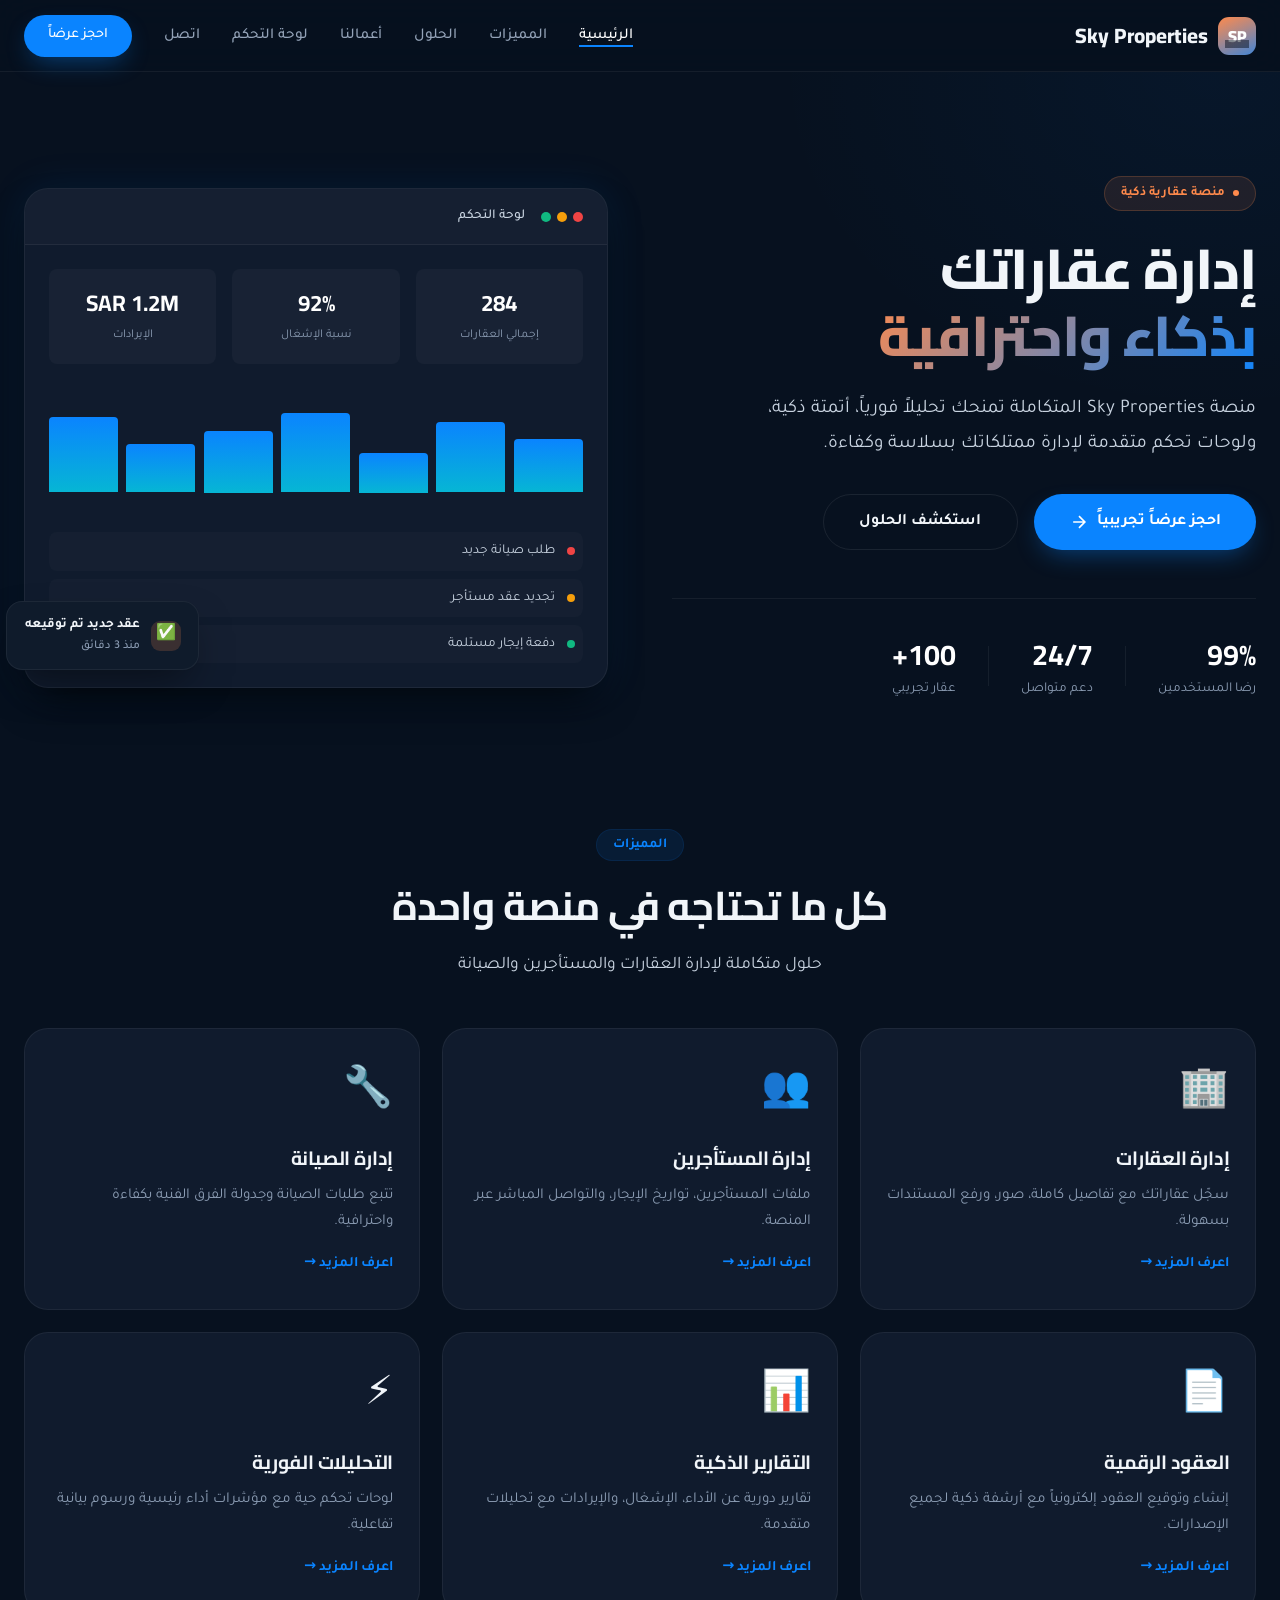
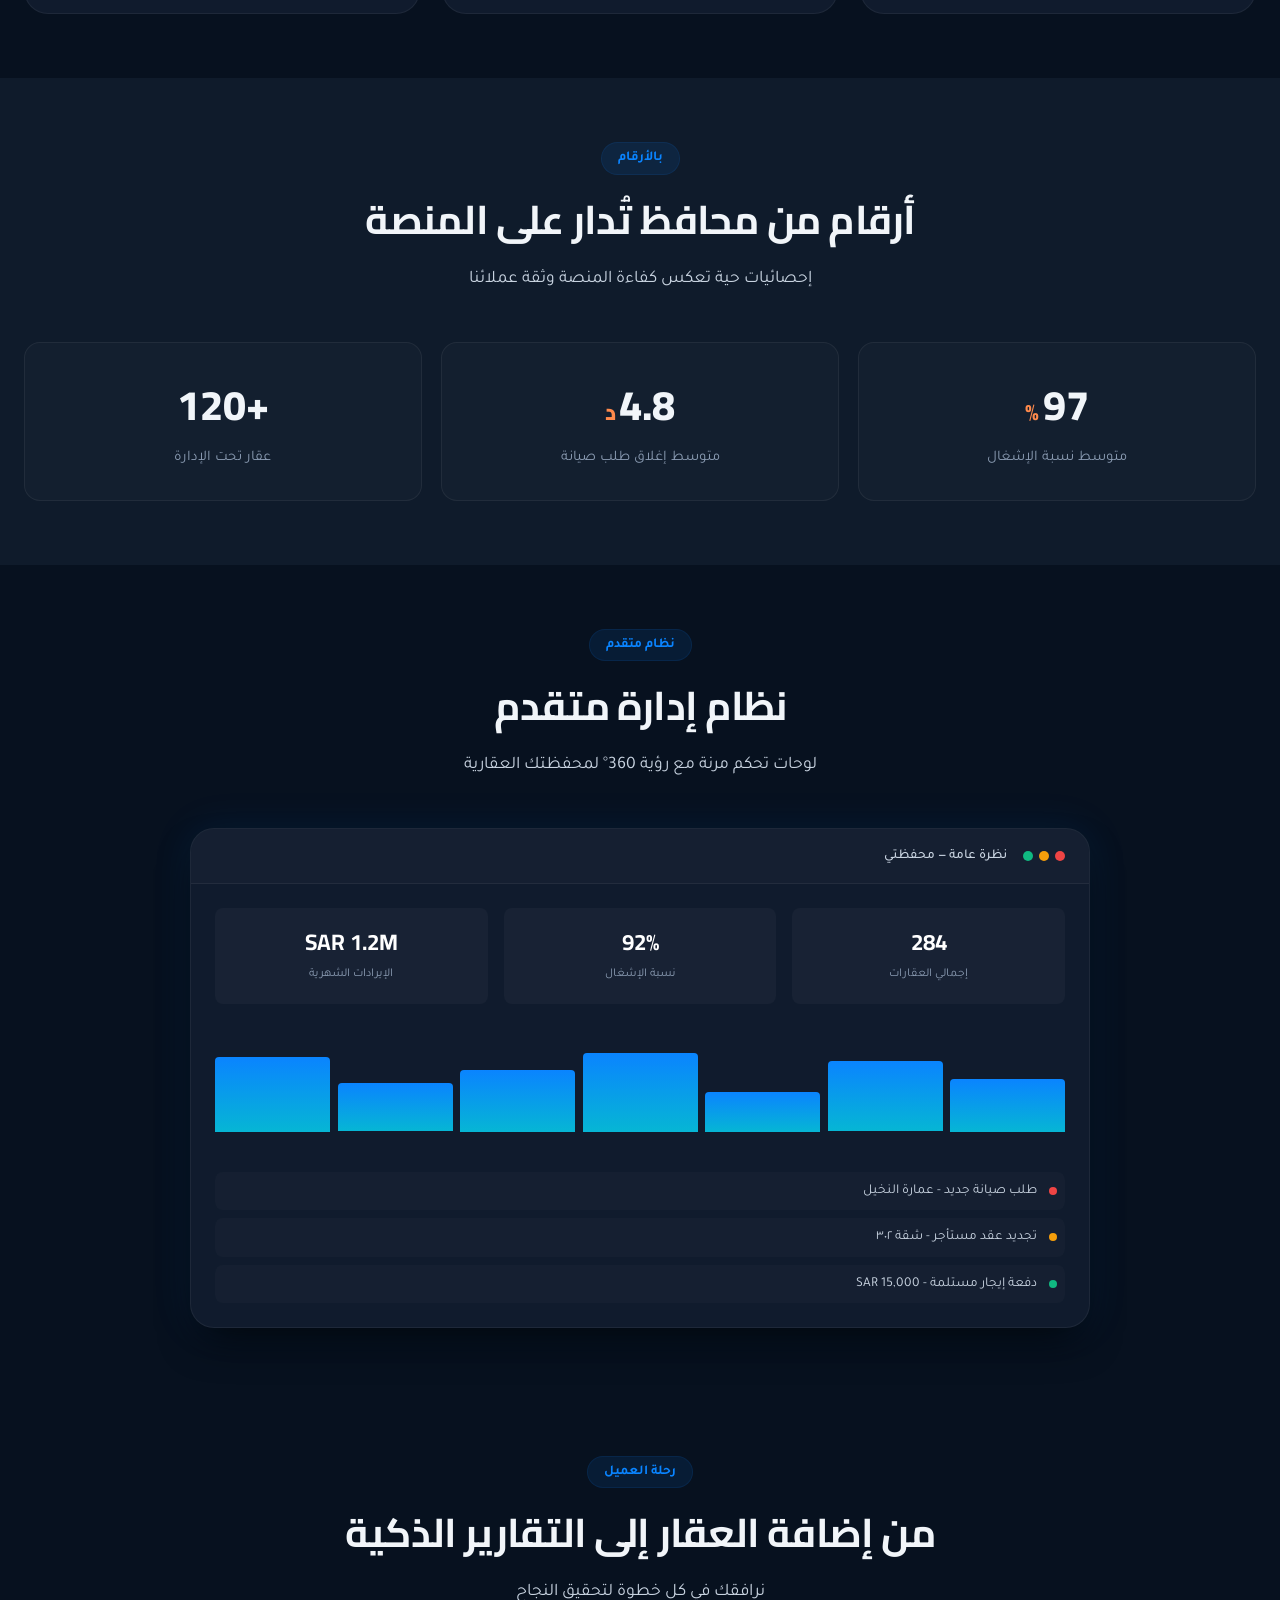
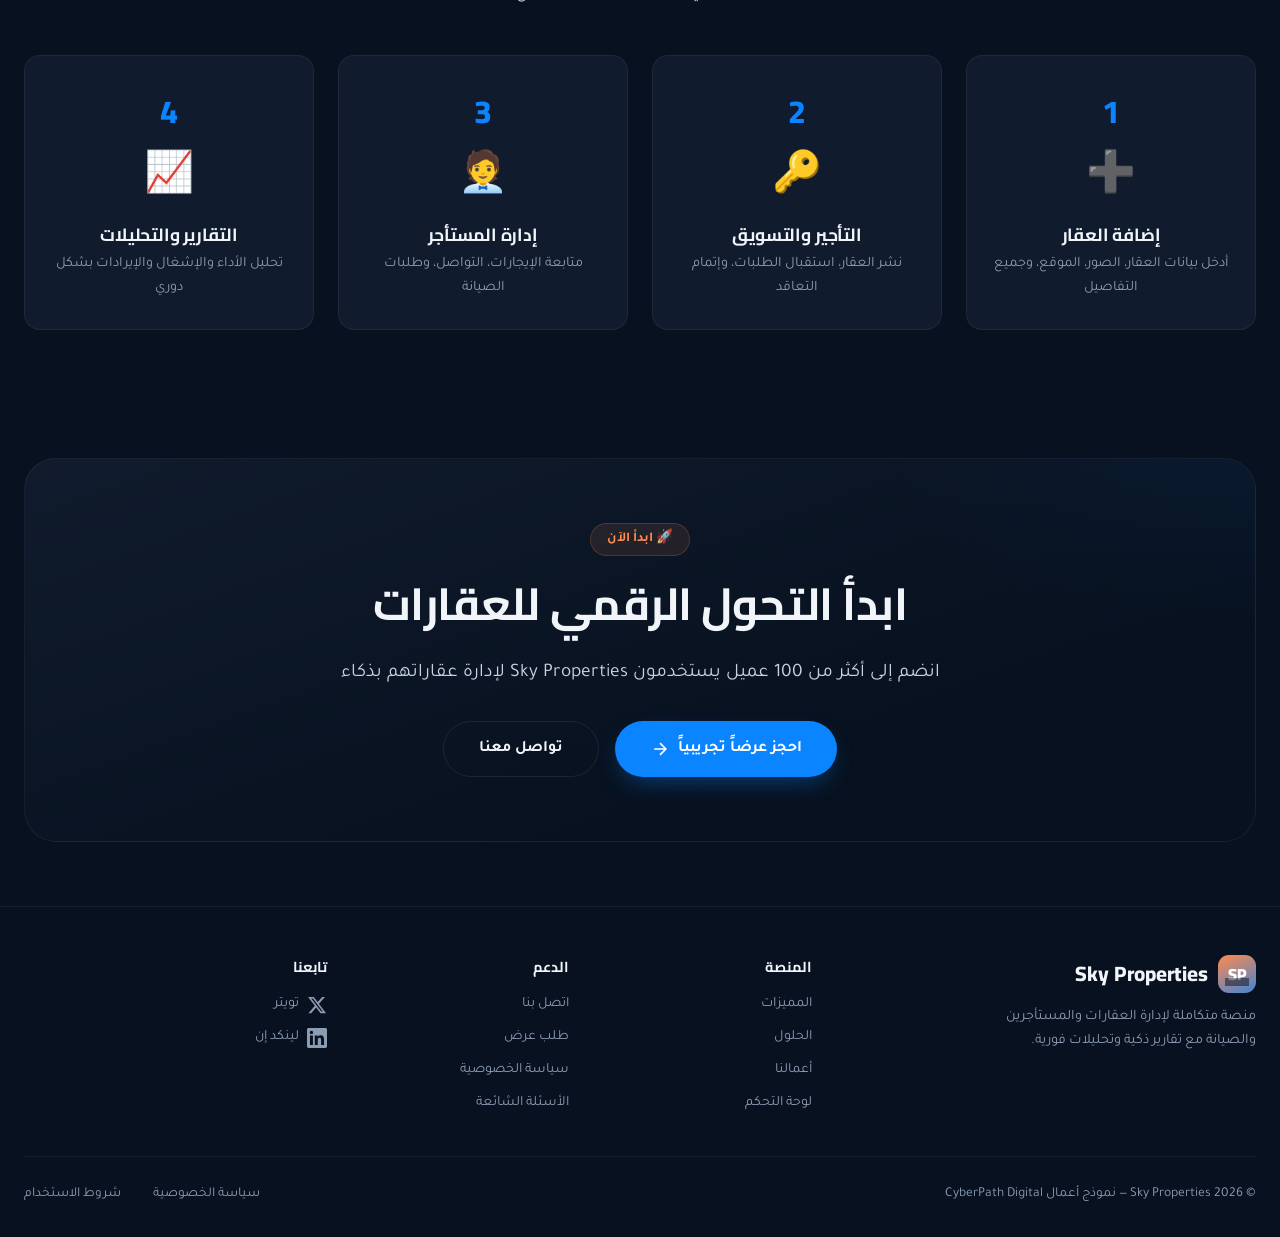
==== commit a31bd3bd: "Update index.html" ====
--- a/index.html
+++ b/index.html
@@ -13,10 +13,14 @@
     <meta property="og:description" content="منصة إدارة العقارات المتكاملة بحلول رقمية وتقارير ذكية." />
     <meta property="og:type" content="website" />
     <meta property="og:url" content="https://yousif192025.github.io/sky-properties/" />
-    <meta property="og:image" content="https://yousif192025.github.io/sky-properties/assets/images/og-image.jpg" />
     
     <!-- Theme Color -->
-    <meta name="theme-color" content="#0A84FF" />
+    <meta name="theme-color" content="#0F1B2B" />
+    
+    <!-- Google Fonts - إضافة خطوط جديدة -->
+    <link rel="preconnect" href="https://fonts.googleapis.com">
+    <link rel="preconnect" href="https://fonts.gstatic.com" crossorigin>
+    <link href="https://fonts.googleapis.com/css2?family=Cairo:wght@500;600;700;800;900&family=Tajawal:wght@300;400;500;700&display=swap" rel="stylesheet">
     
     <!-- Structured Data -->
     <script type="application/ld+json">
@@ -35,32 +39,1212 @@
     }
     </script>
 
-    <!-- Google Fonts -->
-    <link rel="preconnect" href="https://fonts.googleapis.com">
-    <link rel="preconnect" href="https://fonts.gstatic.com" crossorigin>
-    <link href="https://fonts.googleapis.com/css2?family=Cairo:wght@400;600;700;800&display=swap" rel="stylesheet">
-    
-    <link rel="stylesheet" href="assets/css/style.css">
-    <link rel="stylesheet" href="assets/css/components.css">
+    <style>
+        /* ============================================================
+           SKY PROPERTIES — STYLE SHEET (محسّن)
+           تم الحفاظ على الهيكل الأصلي مع إضافة تحسينات بصرية
+           ============================================================ */
+        
+        /* ---------- Variables (محسّنة) ---------- */
+        :root {
+            --primary: #0A84FF;
+            --primary-dark: #0066CC;
+            --secondary: #06B6D4;
+            --accent: #FF8A4C;          /* لمسة دافئة من الملف المرفق */
+            --bg-dark: #07111F;
+            --bg-card: #101B2D;
+            --bg-card-hover: #1A2D4A;
+            --bg-soft: #0F1B2B;
+            --text-light: #F1F5F9;
+            --text-muted: #94A3B8;
+            --text-mist: #C8D3E0;
+            --text-mist-dim: #8B9CB3;
+            --border-color: rgba(255, 255, 255, 0.06);
+            --border-glow: rgba(10, 132, 255, 0.2);
+            --shadow-card: 0 20px 40px -12px rgba(0, 0, 0, 0.8);
+            --shadow-glow: 0 0 40px rgba(10, 132, 255, 0.1);
+            --shadow-accent: 0 10px 26px -8px rgba(255, 138, 76, 0.25);
+            --radius-sm: 8px;
+            --radius-md: 16px;
+            --radius-lg: 24px;
+            --radius-xl: 32px;
+            --transition: 0.3s cubic-bezier(0.4, 0, 0.2, 1);
+            --font-display: 'Cairo', sans-serif;
+            --font-body: 'Tajawal', 'Segoe UI', system-ui, sans-serif;
+            --max-width: 1280px;
+            --header-height: 72px;
+        }
+
+        /* ---------- Reset & Base (محسّن) ---------- */
+        * {
+            margin: 0;
+            padding: 0;
+            box-sizing: border-box;
+        }
+
+        html {
+            scroll-behavior: smooth;
+            -webkit-font-smoothing: antialiased;
+            -moz-osx-font-smoothing: grayscale;
+        }
+
+        @media (prefers-reduced-motion: reduce) {
+            html { scroll-behavior: auto; }
+            * { animation-duration: 0.001ms !important; transition-duration: 0.001ms !important; }
+        }
+
+        body {
+            background: var(--bg-dark);
+            color: var(--text-light);
+            font-family: var(--font-body);
+            line-height: 1.65;
+            overflow-x: hidden;
+            max-width: 100vw;
+        }
+
+        ::selection {
+            background: var(--primary);
+            color: #fff;
+        }
+
+        img, svg {
+            display: block;
+            max-width: 100%;
+        }
+
+        a {
+            color: inherit;
+            text-decoration: none;
+            transition: var(--transition);
+        }
+
+        a:hover {
+            color: var(--primary);
+        }
+
+        ul {
+            list-style: none;
+        }
+
+        .container {
+            max-width: var(--max-width);
+            margin: 0 auto;
+            padding: 0 1.5rem;
+        }
+
+        /* ---------- Accessibility ---------- */
+        :focus-visible {
+            outline: 2px solid var(--primary);
+            outline-offset: 4px;
+            border-radius: 6px;
+        }
+
+        .sr-only {
+            position: absolute;
+            width: 1px;
+            height: 1px;
+            padding: 0;
+            margin: -1px;
+            overflow: hidden;
+            clip: rect(0, 0, 0, 0);
+            border: 0;
+        }
+
+        /* ---------- Typography ---------- */
+        h1, h2, h3, h4 {
+            font-family: var(--font-display);
+            letter-spacing: -0.01em;
+        }
+
+        /* ---------- Buttons (محسّنة) ---------- */
+        .btn-primary {
+            display: inline-flex;
+            align-items: center;
+            gap: 0.5rem;
+            background: var(--primary);
+            color: #fff !important;
+            border: none;
+            padding: 0.85rem 2.2rem;
+            border-radius: 100px;
+            font-weight: 600;
+            font-size: 1rem;
+            font-family: var(--font-body);
+            cursor: pointer;
+            transition: transform 0.25s, box-shadow 0.25s, background 0.25s;
+            box-shadow: 0 10px 26px -8px rgba(10, 132, 255, 0.45);
+            text-decoration: none;
+        }
+
+        .btn-primary:hover {
+            background: var(--primary-dark);
+            transform: translateY(-3px);
+            box-shadow: 0 14px 30px -6px rgba(10, 132, 255, 0.55);
+            color: #fff !important;
+        }
+
+        .btn-outline {
+            display: inline-flex;
+            align-items: center;
+            gap: 0.5rem;
+            background: transparent;
+            border: 1.5px solid rgba(255, 255, 255, 0.08);
+            color: var(--text-light);
+            padding: 0.85rem 2.2rem;
+            border-radius: 100px;
+            font-weight: 600;
+            font-size: 1rem;
+            font-family: var(--font-body);
+            cursor: pointer;
+            transition: transform 0.25s, border-color 0.25s, color 0.25s;
+            text-decoration: none;
+        }
+
+        .btn-outline:hover {
+            border-color: var(--primary);
+            color: var(--primary);
+            transform: translateY(-3px);
+        }
+
+        /* ---------- Header / Nav (محسّن) ---------- */
+        .header {
+            position: sticky;
+            top: 0;
+            z-index: 1000;
+            background: rgba(7, 17, 31, 0.85);
+            backdrop-filter: blur(16px);
+            -webkit-backdrop-filter: blur(16px);
+            border-bottom: 1px solid var(--border-color);
+            height: var(--header-height);
+            transition: var(--transition);
+        }
+
+        .header.scrolled {
+            background: rgba(7, 17, 31, 0.95);
+            box-shadow: 0 4px 20px rgba(0, 0, 0, 0.3);
+        }
+
+        .navbar {
+            display: flex;
+            align-items: center;
+            justify-content: space-between;
+            height: var(--header-height);
+        }
+
+        .logo {
+            display: flex;
+            align-items: center;
+            gap: 0.6rem;
+            font-family: var(--font-display);
+            font-weight: 800;
+            font-size: 1.2rem;
+            color: var(--text-light);
+        }
+
+        .logo-icon {
+            background: linear-gradient(155deg, var(--accent), var(--primary) 130%);
+            color: #fff;
+            width: 38px;
+            height: 38px;
+            border-radius: 11px;
+            display: flex;
+            align-items: center;
+            justify-content: center;
+            font-size: 1rem;
+            font-weight: 900;
+            position: relative;
+            flex-shrink: 0;
+        }
+
+        .logo-icon::after {
+            content: "";
+            position: absolute;
+            inset: 9px 7px 7px;
+            background: linear-gradient(to top, rgba(7, 17, 31, 0.5) 0 35%, transparent 35%);
+            clip-path: polygon(0% 100%, 0% 55%, 18% 55%, 18% 30%, 36% 30%, 36% 65%, 54% 65%, 54% 15%, 72% 15%, 72% 45%, 100% 45%, 100% 100%);
+        }
+
+        .logo-text {
+            font-size: 1.3rem;
+            color: var(--text-light);
+        }
+
+        .nav-menu {
+            display: flex;
+            align-items: center;
+            gap: 2rem;
+        }
+
+        .nav-menu a {
+            color: var(--text-muted);
+            font-weight: 500;
+            font-size: 0.95rem;
+            transition: var(--transition);
+            position: relative;
+        }
+
+        .nav-menu a::after {
+            content: '';
+            position: absolute;
+            bottom: -4px;
+            left: 0;
+            width: 0;
+            height: 2px;
+            background: var(--primary);
+            transition: var(--transition);
+        }
+
+        .nav-menu a:hover::after,
+        .nav-menu a.active::after {
+            width: 100%;
+        }
+
+        .nav-menu a:hover,
+        .nav-menu a.active {
+            color: #fff;
+        }
+
+        .nav-actions {
+            display: flex;
+            align-items: center;
+            gap: 0.8rem;
+        }
+
+        .nav-toggle {
+            display: none;
+            flex-direction: column;
+            gap: 5px;
+            background: none;
+            border: none;
+            cursor: pointer;
+            padding: 4px;
+        }
+
+        .nav-toggle span {
+            display: block;
+            width: 24px;
+            height: 2px;
+            background: var(--text-light);
+            transition: var(--transition);
+            border-radius: 2px;
+        }
+
+        .nav-toggle.active span:nth-child(1) {
+            transform: rotate(45deg) translate(6px, 6px);
+        }
+
+        .nav-toggle.active span:nth-child(2) {
+            opacity: 0;
+        }
+
+        .nav-toggle.active span:nth-child(3) {
+            transform: rotate(-45deg) translate(6px, -6px);
+        }
+
+        /* ---------- Hero Section (محسّن) ---------- */
+        .hero {
+            padding: calc(var(--header-height) + 2rem) 0 4rem;
+            position: relative;
+            overflow: hidden;
+        }
+
+        .hero::before {
+            content: '';
+            position: absolute;
+            top: -50%;
+            right: -30%;
+            width: 70%;
+            height: 100%;
+            background: radial-gradient(ellipse, rgba(10, 132, 255, 0.05) 0%, transparent 70%);
+            pointer-events: none;
+        }
+
+        .hero-grid {
+            display: grid;
+            grid-template-columns: 1fr 1fr;
+            gap: 4rem;
+            align-items: center;
+            position: relative;
+        }
+
+        .hero-badge {
+            display: inline-flex;
+            align-items: center;
+            gap: 0.5rem;
+            background: rgba(255, 138, 76, 0.1);
+            color: var(--accent);
+            border: 1px solid rgba(255, 138, 76, 0.2);
+            padding: 0.35rem 1rem;
+            border-radius: 100px;
+            font-size: 0.82rem;
+            font-weight: 700;
+            margin-bottom: 1.5rem;
+        }
+
+        .hero-badge .dot {
+            width: 6px;
+            height: 6px;
+            border-radius: 50%;
+            background: var(--accent);
+            animation: pulse-dot 2s ease-in-out infinite;
+        }
+
+        @keyframes pulse-dot {
+            0%, 100% { opacity: 1; }
+            50% { opacity: 0.3; }
+        }
+
+        .hero-content h1 {
+            font-size: 3.5rem;
+            font-weight: 800;
+            line-height: 1.2;
+            margin-bottom: 1.5rem;
+            letter-spacing: -0.02em;
+        }
+
+        .hero-content h1 .highlight {
+            background: linear-gradient(135deg, var(--accent), var(--primary));
+            -webkit-background-clip: text;
+            -webkit-text-fill-color: transparent;
+            background-clip: text;
+        }
+
+        .hero-description {
+            color: var(--text-mist);
+            font-size: 1.2rem;
+            margin-bottom: 2rem;
+            max-width: 90%;
+            line-height: 1.8;
+        }
+
+        .hero-buttons {
+            display: flex;
+            gap: 1rem;
+            flex-wrap: wrap;
+            margin-bottom: 3rem;
+        }
+
+        .hero-stats {
+            display: flex;
+            align-items: center;
+            gap: 2rem;
+            padding-top: 2rem;
+            border-top: 1px solid var(--border-color);
+        }
+
+        .stat-item {
+            display: flex;
+            flex-direction: column;
+        }
+
+        .stat-number {
+            font-family: var(--font-display);
+            font-size: 1.8rem;
+            font-weight: 700;
+            color: #fff;
+        }
+
+        .stat-label {
+            color: var(--text-mist-dim);
+            font-size: 0.85rem;
+        }
+
+        .stat-divider {
+            width: 1px;
+            height: 40px;
+            background: var(--border-color);
+        }
+
+        /* ---------- Hero Visual (محسّن) ---------- */
+        .hero-visual {
+            position: relative;
+        }
+
+        .dashboard-mockup {
+            background: var(--bg-card);
+            border-radius: var(--radius-lg);
+            border: 1px solid var(--border-color);
+            overflow: hidden;
+            box-shadow: var(--shadow-card), var(--shadow-glow);
+            transition: var(--transition);
+        }
+
+        .dashboard-mockup:hover {
+            transform: translateY(-5px);
+            border-color: rgba(10, 132, 255, 0.2);
+        }
+
+        .mockup-header {
+            padding: 1rem 1.5rem;
+            border-bottom: 1px solid var(--border-color);
+            display: flex;
+            align-items: center;
+            gap: 1rem;
+            background: rgba(255, 255, 255, 0.02);
+        }
+
+        .mockup-dots {
+            display: flex;
+            gap: 6px;
+        }
+
+        .mockup-dots span {
+            width: 10px;
+            height: 10px;
+            border-radius: 50%;
+        }
+
+        .mockup-dots span:first-child { background: #EF4444; }
+        .mockup-dots span:nth-child(2) { background: #F59E0B; }
+        .mockup-dots span:last-child { background: #10B981; }
+
+        .mockup-title {
+            color: var(--text-mist);
+            font-size: 0.85rem;
+            font-weight: 500;
+        }
+
+        .mockup-body {
+            padding: 1.5rem;
+        }
+
+        .mockup-stats {
+            display: grid;
+            grid-template-columns: repeat(3, 1fr);
+            gap: 1rem;
+            margin-bottom: 1.5rem;
+        }
+
+        .mockup-stat {
+            background: rgba(255, 255, 255, 0.03);
+            padding: 1rem;
+            border-radius: var(--radius-sm);
+            text-align: center;
+        }
+
+        .mockup-stat .stat-value {
+            display: block;
+            font-family: var(--font-display);
+            font-size: 1.4rem;
+            font-weight: 700;
+            color: #fff;
+        }
+
+        .mockup-stat .stat-label {
+            font-size: 0.75rem;
+            color: var(--text-mist-dim);
+        }
+
+        .mockup-chart {
+            display: flex;
+            align-items: flex-end;
+            gap: 8px;
+            height: 120px;
+            padding: 1rem 0;
+            margin-bottom: 1.5rem;
+        }
+
+        .chart-bar {
+            flex: 1;
+            background: linear-gradient(180deg, var(--primary), var(--secondary));
+            border-radius: 4px 4px 0 0;
+            min-height: 20px;
+            transition: var(--transition);
+            animation: chart-grow 1s ease forwards;
+            opacity: 0;
+            transform-origin: bottom;
+        }
+
+        @keyframes chart-grow {
+            from {
+                opacity: 0;
+                transform: scaleY(0);
+            }
+            to {
+                opacity: 1;
+                transform: scaleY(1);
+            }
+        }
+
+        .mockup-recent {
+            display: flex;
+            flex-direction: column;
+            gap: 0.5rem;
+        }
+
+        .recent-item {
+            display: flex;
+            align-items: center;
+            gap: 0.75rem;
+            padding: 0.5rem;
+            background: rgba(255, 255, 255, 0.02);
+            border-radius: var(--radius-sm);
+        }
+
+        .recent-status {
+            width: 8px;
+            height: 8px;
+            border-radius: 50%;
+            flex-shrink: 0;
+        }
+
+        .recent-status.active { background: #EF4444; }
+        .recent-status.warning { background: #F59E0B; }
+        .recent-status.success { background: #10B981; }
+
+        .recent-text {
+            color: var(--text-mist);
+            font-size: 0.85rem;
+        }
+
+        /* Float Badge من الملف المرفق */
+        .float-badge {
+            position: absolute;
+            left: -18px;
+            bottom: 18px;
+            background: var(--bg-soft);
+            color: var(--text-light);
+            border: 1px solid var(--border-color);
+            border-radius: var(--radius-md);
+            padding: 0.8rem 1.1rem;
+            display: flex;
+            align-items: center;
+            gap: 0.7rem;
+            box-shadow: 0 18px 40px -12px rgba(0, 0, 0, 0.5);
+            font-size: 0.85rem;
+            font-weight: 700;
+            backdrop-filter: blur(8px);
+        }
+
+        .float-badge .ico {
+            width: 30px;
+            height: 30px;
+            border-radius: 9px;
+            background: rgba(255, 138, 76, 0.18);
+            display: flex;
+            align-items: center;
+            justify-content: center;
+            font-size: 1rem;
+            flex: none;
+        }
+
+        .float-badge .sub {
+            color: var(--text-mist-dim);
+            font-weight: 500;
+            font-size: 0.75rem;
+        }
+
+        /* ---------- Section Shell ---------- */
+        .section-header {
+            text-align: center;
+            margin-bottom: 3rem;
+        }
+
+        .section-tag {
+            display: inline-block;
+            background: rgba(10, 132, 255, 0.1);
+            color: var(--primary);
+            padding: 0.25rem 1rem;
+            border-radius: 60px;
+            font-size: 0.85rem;
+            font-weight: 600;
+            margin-bottom: 0.75rem;
+            border: 1px solid rgba(10, 132, 255, 0.1);
+        }
+
+        .section-title {
+            font-family: var(--font-display);
+            font-size: 2.5rem;
+            font-weight: 700;
+            margin-bottom: 0.75rem;
+            letter-spacing: -0.02em;
+        }
+
+        .section-subtitle {
+            color: var(--text-mist);
+            font-size: 1.1rem;
+            max-width: 600px;
+            margin: 0 auto;
+        }
+
+        /* ---------- Features (محسّن) ---------- */
+        .features {
+            padding: 4rem 0;
+        }
+
+        .features-grid {
+            display: grid;
+            grid-template-columns: repeat(3, 1fr);
+            gap: 1.4rem;
+        }
+
+        .feature-card {
+            background: var(--bg-card);
+            padding: 2rem 1.6rem;
+            border-radius: var(--radius-lg);
+            border: 1px solid var(--border-color);
+            transition: transform 0.3s, border-color 0.3s, background 0.3s;
+            position: relative;
+            overflow: hidden;
+        }
+
+        .feature-card::before {
+            content: "";
+            position: absolute;
+            inset: 0;
+            opacity: 0;
+            background: radial-gradient(circle at 85% -10%, rgba(10, 132, 255, 0.08), transparent 60%);
+            transition: opacity 0.3s;
+        }
+
+        .feature-card:hover {
+            transform: translateY(-6px);
+            border-color: rgba(10, 132, 255, 0.35);
+        }
+
+        .feature-card:hover::before {
+            opacity: 1;
+        }
+
+        .feature-icon {
+            font-size: 2.5rem;
+            margin-bottom: 1rem;
+            display: block;
+            position: relative;
+        }
+
+        .feature-card h3 {
+            font-family: var(--font-display);
+            font-size: 1.2rem;
+            font-weight: 700;
+            margin-bottom: 0.5rem;
+            position: relative;
+        }
+
+        .feature-card p {
+            color: var(--text-mist-dim);
+            font-size: 0.95rem;
+            margin-bottom: 1rem;
+            line-height: 1.7;
+            position: relative;
+        }
+
+        .feature-link {
+            color: var(--primary);
+            font-weight: 600;
+            font-size: 0.9rem;
+            transition: var(--transition);
+            position: relative;
+            display: inline-block;
+        }
+
+        .feature-link:hover {
+            color: var(--accent);
+            transform: translateX(4px);
+        }
+
+        /* ---------- Stats Section (من الملف المرفق) ---------- */
+        .stats-section {
+            background: var(--bg-soft);
+            padding: 4rem 0;
+        }
+
+        .stats-grid {
+            display: grid;
+            grid-template-columns: repeat(3, 1fr);
+            gap: 1.2rem;
+        }
+
+        .stat-block {
+            border: 1px solid var(--border-color);
+            border-radius: var(--radius-md);
+            padding: 1.8rem 1.4rem;
+            background: rgba(255, 255, 255, 0.02);
+            text-align: center;
+            transition: var(--transition);
+        }
+
+        .stat-block:hover {
+            border-color: rgba(10, 132, 255, 0.2);
+            transform: translateY(-4px);
+        }
+
+        .stat-block .stat-number {
+            font-family: var(--font-display);
+            font-size: 2.6rem;
+            font-weight: 800;
+            color: var(--text-light);
+            display: flex;
+            align-items: baseline;
+            justify-content: center;
+            gap: 0.2rem;
+        }
+
+        .stat-block .stat-number .suffix {
+            font-size: 1.4rem;
+            color: var(--accent);
+        }
+
+        .stat-block .stat-label {
+            color: var(--text-mist-dim);
+            font-size: 0.92rem;
+            margin-top: 0.4rem;
+        }
+
+        /* ---------- Mockup Section (محسّن) ---------- */
+        .mockup-section {
+            padding: 4rem 0;
+        }
+
+        .mockup-section .dashboard-mockup {
+            max-width: 900px;
+            margin: 0 auto;
+        }
+
+        /* ---------- Journey (محسّن) ---------- */
+        .journey {
+            padding: 4rem 0;
+        }
+
+        .journey-grid {
+            display: grid;
+            grid-template-columns: repeat(4, 1fr);
+            gap: 1.5rem;
+        }
+
+        .journey-step {
+            background: var(--bg-card);
+            padding: 1.8rem 1.5rem;
+            border-radius: var(--radius-md);
+            border: 1px solid var(--border-color);
+            text-align: center;
+            transition: var(--transition);
+            position: relative;
+        }
+
+        .journey-step::before {
+            content: '';
+            position: absolute;
+            top: -1px;
+            right: -1px;
+            bottom: -1px;
+            left: -1px;
+            border-radius: var(--radius-md);
+            background: linear-gradient(135deg, var(--primary), var(--accent));
+            opacity: 0;
+            transition: var(--transition);
+            z-index: -1;
+        }
+
+        .journey-step:hover::before {
+            opacity: 1;
+        }
+
+        .journey-step:hover {
+            transform: translateY(-4px);
+            border-color: transparent;
+        }
+
+        .step-number {
+            font-family: var(--font-display);
+            font-size: 2rem;
+            font-weight: 800;
+            color: var(--primary);
+            margin-bottom: 0.5rem;
+        }
+
+        .step-icon {
+            font-size: 2.5rem;
+            margin-bottom: 0.5rem;
+        }
+
+        .journey-step h4 {
+            font-family: var(--font-display);
+            font-size: 1.1rem;
+            margin-bottom: 0.25rem;
+        }
+
+        .journey-step p {
+            color: var(--text-mist-dim);
+            font-size: 0.9rem;
+        }
+
+        /* ---------- CTA Section (محسّن) ---------- */
+        .cta-section {
+            padding: 4rem 0;
+        }
+
+        .cta-content {
+            background: linear-gradient(160deg, var(--bg-card), var(--bg-dark) 70%);
+            border: 1px solid var(--border-color);
+            border-radius: var(--radius-xl);
+            padding: 4rem 3rem;
+            text-align: center;
+            position: relative;
+            overflow: hidden;
+        }
+
+        .cta-content::before {
+            content: '';
+            position: absolute;
+            top: -50%;
+            right: -30%;
+            width: 60%;
+            height: 100%;
+            background: radial-gradient(ellipse, rgba(10, 132, 255, 0.05), transparent 70%);
+            pointer-events: none;
+        }
+
+        .cta-content h2 {
+            font-family: var(--font-display);
+            font-size: 2.8rem;
+            font-weight: 700;
+            margin-bottom: 1rem;
+        }
+
+        .cta-content p {
+            color: var(--text-mist);
+            font-size: 1.2rem;
+            margin-bottom: 2rem;
+            max-width: 600px;
+            margin-left: auto;
+            margin-right: auto;
+        }
+
+        .cta-buttons {
+            display: flex;
+            gap: 1rem;
+            justify-content: center;
+            flex-wrap: wrap;
+        }
+
+        /* ---------- Footer (محسّن) ---------- */
+        .footer {
+            border-top: 1px solid var(--border-color);
+            padding: 3rem 0 2rem;
+        }
+
+        .footer-grid {
+            display: grid;
+            grid-template-columns: 2fr 1fr 1fr 1.5fr;
+            gap: 2.5rem;
+            margin-bottom: 2rem;
+        }
+
+        .footer-brand p {
+            color: var(--text-mist-dim);
+            font-size: 0.9rem;
+            margin-top: 0.8rem;
+            max-width: 300px;
+        }
+
+        .footer-col h5 {
+            font-family: var(--font-display);
+            font-size: 0.9rem;
+            color: var(--text-light);
+            margin-bottom: 0.9rem;
+        }
+
+        .footer-col a {
+            display: block;
+            color: var(--text-mist-dim);
+            font-size: 0.88rem;
+            margin-bottom: 0.6rem;
+            transition: var(--transition);
+        }
+
+        .footer-col a:hover {
+            color: var(--primary);
+        }
+
+        .footer-bottom {
+            display: flex;
+            justify-content: space-between;
+            flex-wrap: wrap;
+            gap: 1rem;
+            padding-top: 1.6rem;
+            border-top: 1px solid var(--border-color);
+            color: var(--text-mist-dim);
+            font-size: 0.85rem;
+        }
+
+        .footer-legal {
+            display: flex;
+            gap: 2rem;
+        }
+
+        .footer-legal a {
+            color: var(--text-mist-dim);
+        }
+
+        .footer-legal a:hover {
+            color: #fff;
+        }
+
+        /* ---------- Back to Top ---------- */
+        .back-to-top {
+            position: fixed;
+            bottom: 2rem;
+            right: 2rem;
+            width: 48px;
+            height: 48px;
+            background: var(--primary);
+            color: #fff;
+            border: none;
+            border-radius: 50%;
+            cursor: pointer;
+            transition: var(--transition);
+            box-shadow: 0 4px 12px rgba(10, 132, 255, 0.3);
+            opacity: 0;
+            visibility: hidden;
+            transform: translateY(20px);
+            z-index: 999;
+            display: flex;
+            align-items: center;
+            justify-content: center;
+        }
+
+        .back-to-top.visible {
+            opacity: 1;
+            visibility: visible;
+            transform: translateY(0);
+        }
+
+        .back-to-top:hover {
+            background: var(--primary-dark);
+            transform: translateY(-4px);
+        }
+
+        /* ---------- Toast ---------- */
+        .toast {
+            position: fixed;
+            bottom: 2rem;
+            right: 2rem;
+            padding: 1rem 2rem;
+            border-radius: var(--radius-md);
+            background: var(--bg-card);
+            color: var(--text-light);
+            border: 1px solid var(--border-color);
+            box-shadow: var(--shadow-card);
+            z-index: 9999;
+            animation: slideUp 0.3s ease forwards;
+            font-family: var(--font-body);
+        }
+
+        .toast-success {
+            border-color: #10B981;
+        }
+
+        .toast-error {
+            border-color: #EF4444;
+        }
+
+        @keyframes slideUp {
+            from {
+                opacity: 0;
+                transform: translateY(30px);
+            }
+            to {
+                opacity: 1;
+                transform: translateY(0);
+            }
+        }
+
+        /* ---------- Reveal Animation ---------- */
+        .reveal {
+            opacity: 0;
+            transform: translateY(18px);
+            transition: opacity 0.6s var(--transition), transform 0.6s var(--transition);
+        }
+
+        .reveal.in {
+            opacity: 1;
+            transform: translateY(0);
+        }
+
+        /* ---------- Responsive (محسّن) ---------- */
+        @media (max-width: 1024px) {
+            .hero-grid {
+                grid-template-columns: 1fr;
+                gap: 2rem;
+            }
+
+            .hero-content h1 {
+                font-size: 2.8rem;
+            }
+
+            .features-grid {
+                grid-template-columns: repeat(2, 1fr);
+            }
+
+            .journey-grid {
+                grid-template-columns: repeat(2, 1fr);
+            }
+
+            .stats-grid {
+                grid-template-columns: repeat(3, 1fr);
+            }
+
+            .footer-grid {
+                grid-template-columns: 1fr 1fr;
+            }
+
+            .float-badge {
+                display: none;
+            }
+        }
+
+        @media (max-width: 880px) {
+            .nav-menu {
+                position: fixed;
+                top: var(--header-height);
+                left: 0;
+                right: 0;
+                background: rgba(7, 17, 31, 0.98);
+                padding: 2rem 1.5rem;
+                flex-direction: column;
+                gap: 1.5rem;
+                border-bottom: 1px solid var(--border-color);
+                transform: translateY(-120%);
+                transition: var(--transition);
+                opacity: 0;
+                visibility: hidden;
+                backdrop-filter: blur(14px);
+            }
+
+            .nav-menu.open {
+                transform: translateY(0);
+                opacity: 1;
+                visibility: visible;
+            }
+
+            .nav-toggle {
+                display: flex;
+            }
+
+            .nav-actions .btn-outline {
+                display: none;
+            }
+
+            .hero-content h1 {
+                font-size: 2.2rem;
+            }
+
+            .hero-description {
+                font-size: 1rem;
+                max-width: 100%;
+            }
+
+            .mockup-stats {
+                grid-template-columns: 1fr;
+            }
+
+            .section-title {
+                font-size: 2rem;
+            }
+
+            .stats-grid {
+                grid-template-columns: 1fr 1fr;
+            }
+
+            .cta-content h2 {
+                font-size: 2rem;
+            }
+        }
+
+        @media (max-width: 600px) {
+            .features-grid {
+                grid-template-columns: 1fr;
+            }
+
+            .journey-grid {
+                grid-template-columns: 1fr;
+            }
+
+            .stats-grid {
+                grid-template-columns: 1fr;
+            }
+
+            .hero-content h1 {
+                font-size: 1.8rem;
+            }
+
+            .hero-buttons {
+                flex-direction: column;
+                width: 100%;
+            }
+
+            .hero-buttons .btn-primary,
+            .hero-buttons .btn-outline {
+                width: 100%;
+                justify-content: center;
+            }
+
+            .hero-stats {
+                flex-wrap: wrap;
+                gap: 1rem;
+            }
+
+            .stat-divider {
+                display: none;
+            }
+
+            .cta-content {
+                padding: 2rem 1.5rem;
+            }
+
+            .cta-content h2 {
+                font-size: 1.8rem;
+            }
+
+            .cta-buttons {
+                flex-direction: column;
+                width: 100%;
+            }
+
+            .cta-buttons .btn-primary,
+            .cta-buttons .btn-outline {
+                width: 100%;
+                justify-content: center;
+            }
+
+            .footer-grid {
+                grid-template-columns: 1fr;
+                gap: 2rem;
+            }
+
+            .footer-bottom {
+                flex-direction: column;
+                text-align: center;
+            }
+
+            .footer-legal {
+                justify-content: center;
+                gap: 1rem;
+            }
+
+            .mockup-chart {
+                height: 80px;
+            }
+        }
+    </style>
 </head>
+
 <body>
-    <!-- ===== PRELOADER ===== -->
-    <div id="preloader">
-        <div class="loader">
-            <div class="loader-spinner"></div>
-            <div class="loader-text">جاري التحميل...</div>
+    <!-- ===== PRELOADER (محسّن) ===== -->
+    <div id="preloader" style="position:fixed;top:0;left:0;right:0;bottom:0;background:var(--bg-dark);z-index:9999;display:flex;align-items:center;justify-content:center;transition:opacity 0.5s ease,visibility 0.5s ease;">
+        <div style="text-align:center;">
+            <div style="width:60px;height:60px;border:3px solid rgba(10,132,255,0.1);border-top-color:var(--primary);border-radius:50%;animation:spin 0.8s linear infinite;margin:0 auto 1rem;"></div>
+            <div style="color:var(--text-muted);font-size:0.9rem;">جاري التحميل...</div>
         </div>
     </div>
 
-    <!-- ===== HEADER ===== -->
+    <!-- ===== HEADER (محسّن) ===== -->
     <header class="header" role="banner">
         <div class="container">
             <nav class="navbar" aria-label="القائمة الرئيسية">
                 <div class="logo">
-                    <a href="index.html" aria-label="الرئيسية">
-                        <span class="logo-icon">SP</span>
-                        <span class="logo-text">Sky Properties</span>
-                    </a>
+                    <span class="logo-icon">SP</span>
+                    <span class="logo-text">Sky Properties</span>
                 </div>
                 
                 <button class="nav-toggle" aria-label="فتح القائمة" aria-expanded="false">
@@ -76,38 +1260,40 @@
                     <li><a href="portfolio.html">أعمالنا</a></li>
                     <li><a href="dashboard.html">لوحة التحكم</a></li>
                     <li><a href="contact.html">اتصل</a></li>
-                    <li><a href="get-demo.html" class="btn-primary btn-sm">احجز عرضاً</a></li>
+                    <li class="nav-actions">
+                        <a href="get-demo.html" class="btn-primary" style="padding:0.6rem 1.5rem;font-size:0.9rem;">احجز عرضاً</a>
+                    </li>
                 </ul>
             </nav>
         </div>
     </header>
 
     <main>
-        <!-- ===== HERO SECTION ===== -->
+        <!-- ===== HERO SECTION (محسّن) ===== -->
         <section class="hero" aria-label="القسم الرئيسي">
             <div class="container">
                 <div class="hero-grid">
                     <div class="hero-content">
                         <div class="hero-badge">
-                            <span class="badge-dot"></span>
+                            <span class="dot"></span>
                             منصة عقارية ذكية
                         </div>
                         <h1>
                             إدارة عقاراتك<br>
-                            <span class="gradient-text">بذكاء واحترافية</span>
+                            <span class="highlight">بذكاء واحترافية</span>
                         </h1>
                         <p class="hero-description">
                             منصة Sky Properties المتكاملة تمنحك تحليلاً فورياً، أتمتة ذكية، 
                             ولوحات تحكم متقدمة لإدارة ممتلكاتك بسلاسة وكفاءة.
                         </p>
                         <div class="hero-buttons">
-                            <a href="get-demo.html" class="btn-primary btn-lg">
+                            <a href="get-demo.html" class="btn-primary">
                                 <span>احجز عرضاً تجريبياً</span>
                                 <svg width="20" height="20" viewBox="0 0 24 24" fill="none" stroke="currentColor" stroke-width="2">
                                     <path d="M5 12h14M12 5l7 7-7 7"/>
                                 </svg>
                             </a>
-                            <a href="features.html" class="btn-outline btn-lg">
+                            <a href="features.html" class="btn-outline">
                                 استكشف الحلول
                             </a>
                         </div>
@@ -179,12 +1365,20 @@
                                 </div>
                             </div>
                         </div>
+                        <!-- Float Badge من الملف المرفق -->
+                        <div class="float-badge">
+                            <div class="ico">✅</div>
+                            <div>
+                                عقد جديد تم توقيعه
+                                <div class="sub">منذ 3 دقائق</div>
+                            </div>
+                        </div>
                     </div>
                 </div>
             </div>
         </section>
 
-        <!-- ===== FEATURES ===== -->
+        <!-- ===== FEATURES (محسّن) ===== -->
         <section id="features" class="features" aria-labelledby="features-title">
             <div class="container">
                 <div class="section-header">
@@ -194,43 +1388,43 @@
                 </div>
                 
                 <div class="features-grid">
-                    <div class="feature-card" data-delay="0">
-                        <div class="feature-icon">🏢</div>
+                    <div class="feature-card reveal">
+                        <span class="feature-icon">🏢</span>
                         <h3>إدارة العقارات</h3>
                         <p>سجّل عقاراتك مع تفاصيل كاملة، صور، ورفع المستندات بسهولة.</p>
                         <a href="features.html#properties" class="feature-link">اعرف المزيد →</a>
                     </div>
                     
-                    <div class="feature-card" data-delay="100">
-                        <div class="feature-icon">👥</div>
+                    <div class="feature-card reveal">
+                        <span class="feature-icon">👥</span>
                         <h3>إدارة المستأجرين</h3>
                         <p>ملفات المستأجرين، تواريخ الإيجار، والتواصل المباشر عبر المنصة.</p>
                         <a href="features.html#tenants" class="feature-link">اعرف المزيد →</a>
                     </div>
                     
-                    <div class="feature-card" data-delay="200">
-                        <div class="feature-icon">🔧</div>
+                    <div class="feature-card reveal">
+                        <span class="feature-icon">🔧</span>
                         <h3>إدارة الصيانة</h3>
                         <p>تتبع طلبات الصيانة وجدولة الفرق الفنية بكفاءة واحترافية.</p>
                         <a href="features.html#maintenance" class="feature-link">اعرف المزيد →</a>
                     </div>
                     
-                    <div class="feature-card" data-delay="300">
-                        <div class="feature-icon">📄</div>
+                    <div class="feature-card reveal">
+                        <span class="feature-icon">📄</span>
                         <h3>العقود الرقمية</h3>
                         <p>إنشاء وتوقيع العقود إلكترونياً مع أرشفة ذكية لجميع الإصدارات.</p>
                         <a href="features.html#contracts" class="feature-link">اعرف المزيد →</a>
                     </div>
                     
-                    <div class="feature-card" data-delay="400">
-                        <div class="feature-icon">📊</div>
+                    <div class="feature-card reveal">
+                        <span class="feature-icon">📊</span>
                         <h3>التقارير الذكية</h3>
                         <p>تقارير دورية عن الأداء، الإشغال، والإيرادات مع تحليلات متقدمة.</p>
                         <a href="features.html#reports" class="feature-link">اعرف المزيد →</a>
                     </div>
                     
-                    <div class="feature-card" data-delay="500">
-                        <div class="feature-icon">⚡</div>
+                    <div class="feature-card reveal">
+                        <span class="feature-icon">⚡</span>
                         <h3>التحليلات الفورية</h3>
                         <p>لوحات تحكم حية مع مؤشرات أداء رئيسية ورسوم بيانية تفاعلية.</p>
                         <a href="features.html#analytics" class="feature-link">اعرف المزيد →</a>
@@ -239,91 +1433,92 @@
             </div>
         </section>
 
-        <!-- ===== WHY SKY ===== -->
-        <section class="why-sky" aria-labelledby="why-title">
+        <!-- ===== STATS SECTION (جديد من الملف المرفق) ===== -->
+        <section class="stats-section" aria-labelledby="stats-title">
             <div class="container">
-                <div class="why-grid">
-                    <div class="why-content">
-                        <span class="section-tag">لماذا سكاي بروبرتيز</span>
-                        <h2 id="why-title" class="section-title">منصة متكاملة لإدارة العقارات بذكاء</h2>
-                        <p class="why-description">
-                            في سكاي بروبرتيز، نقدم حلولاً رقمية متطورة تجمع بين التكنولوجيا والخبرة البشرية 
-                            لتحويل طريقة إدارة العقارات.
-                        </p>
-                        <ul class="why-list">
-                            <li>
-                                <span class="why-icon">🤖</span>
-                                <div>
-                                    <h4>أتمتة العمليات</h4>
-                                    <p>أتمتة المهام الروتينية مثل تحصيل الإيجار وإرسال الإشعارات</p>
-                                </div>
-                            </li>
-                            <li>
-                                <span class="why-icon">📈</span>
-                                <div>
-                                    <h4>قرارات مبنية على البيانات</h4>
-                                    <p>تحليلات فورية وتقارير دقيقة لاتخاذ قرارات استراتيجية</p>
-                                </div>
-                            </li>
-                            <li>
-                                <span class="why-icon">👤</span>
-                                <div>
-                                    <h4>تجربة مستأجر محسّنة</h4>
-                                    <p>تواصل سلس وطلبات صيانة سريعة لرضى المستأجرين</p>
-                                </div>
-                            </li>
-                            <li>
-                                <span class="why-icon">💎</span>
-                                <div>
-                                    <h4>زيادة الإشغال والإيرادات</h4>
-                                    <p>أدوات تسويق ذكية وتحليل السوق لتعظيم العوائد</p>
-                                </div>
-                            </li>
-                        </ul>
-                    </div>
-                    
-                    <div class="why-visual">
-                        <div class="stats-showcase">
-                            <div class="stat-circle">
-                                <svg viewBox="0 0 120 120">
-                                    <circle class="circle-bg" cx="60" cy="60" r="50"/>
-                                    <circle class="circle-progress" cx="60" cy="60" r="50" 
-                                            stroke-dasharray="314" stroke-dashoffset="31.4"/>
-                                </svg>
-                                <div class="stat-circle-content">
-                                    <span class="stat-number">90%</span>
-                                    <span class="stat-label">زيادة في الكفاءة</span>
-                                </div>
-                            </div>
-                            <div class="stat-circle">
-                                <svg viewBox="0 0 120 120">
-                                    <circle class="circle-bg" cx="60" cy="60" r="50"/>
-                                    <circle class="circle-progress" cx="60" cy="60" r="50" 
-                                            stroke-dasharray="314" stroke-dashoffset="62.8"/>
-                                </svg>
-                                <div class="stat-circle-content">
-                                    <span class="stat-number">80%</span>
-                                    <span class="stat-label">توفير في الوقت</span>
-                                </div>
-                            </div>
-                            <div class="stat-circle">
-                                <svg viewBox="0 0 120 120">
-                                    <circle class="circle-bg" cx="60" cy="60" r="50"/>
-                                    <circle class="circle-progress" cx="60" cy="60" r="50" 
-                                            stroke-dasharray="314" stroke-dashoffset="94.2"/>
-                                </svg>
-                                <div class="stat-circle-content">
-                                    <span class="stat-number">70%</span>
-                                    <span class="stat-label">تقليل التكاليف</span>
-                                </div>
-                            </div>
-                        </div>
+                <div class="section-header">
+                    <span class="section-tag">بالأرقام</span>
+                    <h2 id="stats-title" class="section-title">أرقام من محافظ تُدار على المنصة</h2>
+                    <p class="section-subtitle">إحصائيات حية تعكس كفاءة المنصة وثقة عملائنا</p>
+                </div>
+                <div class="stats-grid">
+                    <div class="stat-block reveal">
+                        <div class="stat-number">97<span class="suffix">%</span></div>
+                        <div class="stat-label">متوسط نسبة الإشغال</div>
+                    </div>
+                    <div class="stat-block reveal">
+                        <div class="stat-number">4.8<span class="suffix">د</span></div>
+                        <div class="stat-label">متوسط إغلاق طلب صيانة</div>
+                    </div>
+                    <div class="stat-block reveal">
+                        <div class="stat-number">+120</div>
+                        <div class="stat-label">عقار تحت الإدارة</div>
                     </div>
                 </div>
             </div>
         </section>
 
-        <!-- ===== JOURNEY ===== -->
+        <!-- ===== MOCKUP SECTION (محسّن) ===== -->
+        <section class="mockup-section">
+            <div class="container">
+                <div class="section-header">
+                    <span class="section-tag">نظام متقدم</span>
+                    <h2 class="section-title">نظام إدارة متقدم</h2>
+                    <p class="section-subtitle">لوحات تحكم مرنة مع رؤية 360° لمحفظتك العقارية</p>
+                </div>
+                <div class="dashboard-mockup reveal">
+                    <div class="mockup-header">
+                        <div class="mockup-dots">
+                            <span></span>
+                            <span></span>
+                            <span></span>
+                        </div>
+                        <span class="mockup-title">نظرة عامة — محفظتي</span>
+                    </div>
+                    <div class="mockup-body">
+                        <div class="mockup-stats">
+                            <div class="mockup-stat">
+                                <span class="stat-value">284</span>
+                                <span class="stat-label">إجمالي العقارات</span>
+                            </div>
+                            <div class="mockup-stat">
+                                <span class="stat-value">92%</span>
+                                <span class="stat-label">نسبة الإشغال</span>
+                            </div>
+                            <div class="mockup-stat">
+                                <span class="stat-value">SAR 1.2M</span>
+                                <span class="stat-label">الإيرادات الشهرية</span>
+                            </div>
+                        </div>
+                        <div class="mockup-chart">
+                            <div class="chart-bar" style="height: 60%"></div>
+                            <div class="chart-bar" style="height: 80%"></div>
+                            <div class="chart-bar" style="height: 45%"></div>
+                            <div class="chart-bar" style="height: 90%"></div>
+                            <div class="chart-bar" style="height: 70%"></div>
+                            <div class="chart-bar" style="height: 55%"></div>
+                            <div class="chart-bar" style="height: 85%"></div>
+                        </div>
+                        <div class="mockup-recent">
+                            <div class="recent-item">
+                                <span class="recent-status active"></span>
+                                <span class="recent-text">طلب صيانة جديد - عمارة النخيل</span>
+                            </div>
+                            <div class="recent-item">
+                                <span class="recent-status warning"></span>
+                                <span class="recent-text">تجديد عقد مستأجر - شقة ٣٠٢</span>
+                            </div>
+                            <div class="recent-item">
+                                <span class="recent-status success"></span>
+                                <span class="recent-text">دفعة إيجار مستلمة - SAR 15,000</span>
+                            </div>
+                        </div>
+                    </div>
+                </div>
+            </div>
+        </section>
+
+        <!-- ===== JOURNEY (محسّن) ===== -->
         <section class="journey" aria-labelledby="journey-title">
             <div class="container">
                 <div class="section-header">
@@ -332,68 +1527,60 @@
                     <p class="section-subtitle">نرافقك في كل خطوة لتحقيق النجاح</p>
                 </div>
                 
-                <div class="journey-timeline">
-                    <div class="journey-step" data-step="1">
+                <div class="journey-grid">
+                    <div class="journey-step reveal">
                         <div class="step-number">1</div>
-                        <div class="step-content">
-                            <div class="step-icon">➕</div>
-                            <h3>إضافة العقار</h3>
-                            <p>أدخل بيانات العقار، الصور، الموقع، وجميع التفاصيل</p>
-                        </div>
+                        <div class="step-icon">➕</div>
+                        <h4>إضافة العقار</h4>
+                        <p>أدخل بيانات العقار، الصور، الموقع، وجميع التفاصيل</p>
                     </div>
                     
-                    <div class="journey-step" data-step="2">
+                    <div class="journey-step reveal">
                         <div class="step-number">2</div>
-                        <div class="step-content">
-                            <div class="step-icon">🔑</div>
-                            <h3>التأجير والتسويق</h3>
-                            <p>نشر العقار، استقبال الطلبات، وإتمام التعاقد</p>
-                        </div>
+                        <div class="step-icon">🔑</div>
+                        <h4>التأجير والتسويق</h4>
+                        <p>نشر العقار، استقبال الطلبات، وإتمام التعاقد</p>
                     </div>
                     
-                    <div class="journey-step" data-step="3">
+                    <div class="journey-step reveal">
                         <div class="step-number">3</div>
-                        <div class="step-content">
-                            <div class="step-icon">🧑‍💼</div>
-                            <h3>إدارة المستأجر</h3>
-                            <p>متابعة الإيجارات، التواصل، وطلبات الصيانة</p>
-                        </div>
+                        <div class="step-icon">🧑‍💼</div>
+                        <h4>إدارة المستأجر</h4>
+                        <p>متابعة الإيجارات، التواصل، وطلبات الصيانة</p>
                     </div>
                     
-                    <div class="journey-step" data-step="4">
+                    <div class="journey-step reveal">
                         <div class="step-number">4</div>
-                        <div class="step-content">
-                            <div class="step-icon">📈</div>
-                            <h3>التقارير والتحليلات</h3>
-                            <p>تحليل الأداء والإشغال والإيرادات بشكل دوري</p>
-                        </div>
+                        <div class="step-icon">📈</div>
+                        <h4>التقارير والتحليلات</h4>
+                        <p>تحليل الأداء والإشغال والإيرادات بشكل دوري</p>
                     </div>
                 </div>
             </div>
         </section>
 
-        <!-- ===== CTA ===== -->
+        <!-- ===== CTA SECTION (محسّن) ===== -->
         <section class="cta-section" aria-labelledby="cta-title">
             <div class="container">
-                <div class="cta-content">
-                    <span class="cta-badge">🚀 ابدأ الآن</span>
+                <div class="cta-content reveal">
+                    <span class="section-tag" style="display:inline-block;background:rgba(255,138,76,0.1);color:var(--accent);border-color:rgba(255,138,76,0.2);">🚀 ابدأ الآن</span>
                     <h2 id="cta-title">ابدأ التحول الرقمي للعقارات</h2>
                     <p>انضم إلى أكثر من 100 عميل يستخدمون Sky Properties لإدارة عقاراتهم بذكاء</p>
                     <div class="cta-buttons">
-                        <a href="get-demo.html" class="btn-primary btn-lg">
+                        <a href="get-demo.html" class="btn-primary">
                             احجز عرضاً تجريبياً
                             <svg width="20" height="20" viewBox="0 0 24 24" fill="none" stroke="currentColor" stroke-width="2">
                                 <path d="M5 12h14M12 5l7 7-7 7"/>
                             </svg>
                         </a>
-                        <a href="contact.html" class="btn-outline btn-lg">تواصل معنا</a>
+                        <a href="contact.html" class="btn-outline">تواصل معنا</a>
                     </div>
                 </div>
             </div>
         </section>
     </main>
 
-    <!-- ===== FOOTER ===== -->
+    <!-- ===== FOOTER (محسّن) ===== -->
     <footer class="footer" role="contentinfo">
         <div class="container">
             <div class="footer-grid">
@@ -403,52 +1590,34 @@
                         <span class="logo-text">Sky Properties</span>
                     </div>
                     <p>منصة متكاملة لإدارة العقارات والمستأجرين والصيانة مع تقارير ذكية وتحليلات فورية.</p>
-                    <div class="social-links">
-                        <a href="#" aria-label="تويتر">
-                            <svg width="24" height="24" viewBox="0 0 24 24" fill="currentColor">
-                                <path d="M18.244 2.25h3.308l-7.227 8.26 8.502 11.24H16.17l-5.214-6.817L4.99 21.75H1.68l7.73-8.835L1.254 2.25H8.08l4.713 6.231zm-1.161 17.52h1.833L7.084 4.126H5.117z"/>
-                            </svg>
-                        </a>
-                        <a href="#" aria-label="لينكد إن">
-                            <svg width="24" height="24" viewBox="0 0 24 24" fill="currentColor">
-                                <path d="M20.447 20.452h-3.554v-5.569c0-1.328-.027-3.037-1.852-3.037-1.853 0-2.136 1.445-2.136 2.939v5.667H9.351V9h3.414v1.561h.046c.477-.9 1.637-1.85 3.37-1.85 3.601 0 4.267 2.37 4.267 5.455v6.286zM5.337 7.433c-1.144 0-2.063-.926-2.063-2.065 0-1.138.92-2.063 2.063-2.063 1.14 0 2.064.925 2.064 2.063 0 1.139-.925 2.065-2.064 2.065zm1.782 13.019H3.555V9h3.564v11.452zM22.225 0H1.771C.792 0 0 .774 0 1.729v20.542C0 23.227.792 24 1.771 24h20.451C23.2 24 24 23.227 24 22.271V1.729C24 .774 23.2 0 22.222 0h.003z"/>
-                            </svg>
-                        </a>
-                        <a href="#" aria-label="يوتيوب">
-                            <svg width="24" height="24" viewBox="0 0 24 24" fill="currentColor">
-                                <path d="M23.498 6.186a3.016 3.016 0 00-2.122-2.136C19.505 3.545 12 3.545 12 3.545s-7.505 0-9.377.505A3.017 3.017 0 00.502 6.186C0 8.07 0 12 0 12s0 3.93.502 5.814a3.016 3.016 0 002.122 2.136c1.871.505 9.376.505 9.376.505s7.505 0 9.377-.505a3.015 3.015 0 002.122-2.136C24 15.93 24 12 24 12s0-3.93-.502-5.814zM9.545 15.568V8.432L15.818 12l-6.273 3.568z"/>
-                            </svg>
-                        </a>
-                    </div>
                 </div>
                 
-                <div class="footer-links">
-                    <h4>المنصة</h4>
-                    <ul>
-                        <li><a href="features.html">المميزات</a></li>
-                        <li><a href="solutions.html">الحلول</a></li>
-                        <li><a href="portfolio.html">أعمالنا</a></li>
-                        <li><a href="dashboard.html">لوحة التحكم</a></li>
-                    </ul>
+                <div class="footer-col">
+                    <h5>المنصة</h5>
+                    <a href="features.html">المميزات</a>
+                    <a href="solutions.html">الحلول</a>
+                    <a href="portfolio.html">أعمالنا</a>
+                    <a href="dashboard.html">لوحة التحكم</a>
                 </div>
                 
-                <div class="footer-links">
-                    <h4>الدعم</h4>
-                    <ul>
-                        <li><a href="contact.html">اتصل بنا</a></li>
-                        <li><a href="get-demo.html">طلب عرض</a></li>
-                        <li><a href="privacy.html">سياسة الخصوصية</a></li>
-                        <li><a href="#">الأسئلة الشائعة</a></li>
-                    </ul>
+                <div class="footer-col">
+                    <h5>الدعم</h5>
+                    <a href="contact.html">اتصل بنا</a>
+                    <a href="get-demo.html">طلب عرض</a>
+                    <a href="privacy.html">سياسة الخصوصية</a>
+                    <a href="#">الأسئلة الشائعة</a>
                 </div>
                 
-                <div class="footer-newsletter">
-                    <h4>اشترك في النشرة</h4>
-                    <p>احصل على أحدث التحديثات والعروض</p>
-                    <form class="newsletter-form">
-                        <input type="email" placeholder="بريدك الإلكتروني" aria-label="البريد الإلكتروني">
-                        <button type="submit" class="btn-primary btn-sm">اشتراك</button>
-                    </form>
+                <div class="footer-col">
+                    <h5>تابعنا</h5>
+                    <a href="#" style="display:flex;align-items:center;gap:0.5rem;">
+                        <svg width="20" height="20" viewBox="0 0 24 24" fill="currentColor"><path d="M18.244 2.25h3.308l-7.227 8.26 8.502 11.24H16.17l-5.214-6.817L4.99 21.75H1.68l7.73-8.835L1.254 2.25H8.08l4.713 6.231zm-1.161 17.52h1.833L7.084 4.126H5.117z"/></svg>
+                        تويتر
+                    </a>
+                    <a href="#" style="display:flex;align-items:center;gap:0.5rem;">
+                        <svg width="20" height="20" viewBox="0 0 24 24" fill="currentColor"><path d="M20.447 20.452h-3.554v-5.569c0-1.328-.027-3.037-1.852-3.037-1.853 0-2.136 1.445-2.136 2.939v5.667H9.351V9h3.414v1.561h.046c.477-.9 1.637-1.85 3.37-1.85 3.601 0 4.267 2.37 4.267 5.455v6.286zM5.337 7.433c-1.144 0-2.063-.926-2.063-2.065 0-1.138.92-2.063 2.063-2.063 1.14 0 2.064.925 2.064 2.063 0 1.139-.925 2.065-2.064 2.065zm1.782 13.019H3.555V9h3.564v11.452zM22.225 0H1.771C.792 0 0 .774 0 1.729v20.542C0 23.227.792 24 1.771 24h20.451C23.2 24 24 23.227 24 22.271V1.729C24 .774 23.2 0 22.222 0h.003z"/></svg>
+                        لينكد إن
+                    </a>
                 </div>
             </div>
             
@@ -469,7 +1638,144 @@
         </svg>
     </button>
 
-    <script src="assets/js/main.js" defer></script>
-    <script src="assets/js/animations.js" defer></script>
+    <script>
+        (function() {
+            'use strict';
+
+            // ===== Preloader =====
+            const preloader = document.getElementById('preloader');
+            if (preloader) {
+                setTimeout(function() {
+                    preloader.style.opacity = '0';
+                    preloader.style.visibility = 'hidden';
+                }, 800);
+            }
+
+            // ===== Mobile Menu Toggle =====
+            const navToggle = document.querySelector('.nav-toggle');
+            const navMenu = document.querySelector('.nav-menu');
+            
+            if (navToggle && navMenu) {
+                navToggle.addEventListener('click', function() {
+                    const isOpen = this.classList.toggle('active');
+                    navMenu.classList.toggle('open');
+                    this.setAttribute('aria-expanded', isOpen);
+                });
+
+                navMenu.querySelectorAll('a').forEach(function(link) {
+                    link.addEventListener('click', function() {
+                        navToggle.classList.remove('active');
+                        navMenu.classList.remove('open');
+                        navToggle.setAttribute('aria-expanded', 'false');
+                    });
+                });
+            }
+
+            // ===== Header Scroll Effect =====
+            const header = document.querySelector('.header');
+            let lastScroll = 0;
+            
+            window.addEventListener('scroll', function() {
+                const currentScroll = window.pageYOffset;
+                
+                if (currentScroll > 50) {
+                    header.classList.add('scrolled');
+                } else {
+                    header.classList.remove('scrolled');
+                }
+                
+                lastScroll = currentScroll;
+            });
+
+            // ===== Back to Top =====
+            const backToTop = document.querySelector('.back-to-top');
+            
+            if (backToTop) {
+                window.addEventListener('scroll', function() {
+                    if (window.pageYOffset > 300) {
+                        backToTop.classList.add('visible');
+                    } else {
+                        backToTop.classList.remove('visible');
+                    }
+                });
+
+                backToTop.addEventListener('click', function() {
+                    window.scrollTo({
+                        top: 0,
+                        behavior: 'smooth'
+                    });
+                });
+            }
+
+            // ===== Smooth Scroll =====
+            document.querySelectorAll('a[href^="#"]').forEach(function(anchor) {
+                anchor.addEventListener('click', function(e) {
+                    const targetId = this.getAttribute('href');
+                    if (targetId === '#') return;
+                    
+                    const target = document.querySelector(targetId);
+                    if (target) {
+                        e.preventDefault();
+                        const headerHeight = document.querySelector('.header')?.offsetHeight || 0;
+                        const targetPosition = target.getBoundingClientRect().top + window.pageYOffset - headerHeight;
+                        
+                        window.scrollTo({
+                            top: targetPosition,
+                            behavior: 'smooth'
+                        });
+                    }
+                });
+            });
+
+            // ===== Reveal on Scroll =====
+            const revealElements = document.querySelectorAll('.reveal');
+            
+            if ('IntersectionObserver' in window) {
+                const observer = new IntersectionObserver(function(entries) {
+                    entries.forEach(function(entry) {
+                        if (entry.isIntersecting) {
+                            entry.target.classList.add('in');
+                            observer.unobserve(entry.target);
+                        }
+                    });
+                }, {
+                    threshold: 0.1,
+                    rootMargin: '0px 0px -50px 0px'
+                });
+
+                revealElements.forEach(function(el) {
+                    observer.observe(el);
+                });
+            } else {
+                revealElements.forEach(function(el) {
+                    el.classList.add('in');
+                });
+            }
+
+            // ===== Toast (من الملف الأصلي) =====
+            window.showToast = function(message, type) {
+                type = type || 'success';
+                var existingToasts = document.querySelectorAll('.toast');
+                existingToasts.forEach(function(toast) { toast.remove(); });
+                
+                var toast = document.createElement('div');
+                toast.className = 'toast toast-' + type;
+                toast.textContent = message;
+                
+                document.body.appendChild(toast);
+                
+                setTimeout(function() {
+                    toast.style.opacity = '0';
+                    toast.style.transform = 'translateY(-30px)';
+                    toast.style.transition = 'all 0.3s ease';
+                    
+                    setTimeout(function() {
+                        toast.remove();
+                    }, 300);
+                }, 5000);
+            };
+
+        })();
+    </script>
 </body>
 </html>
